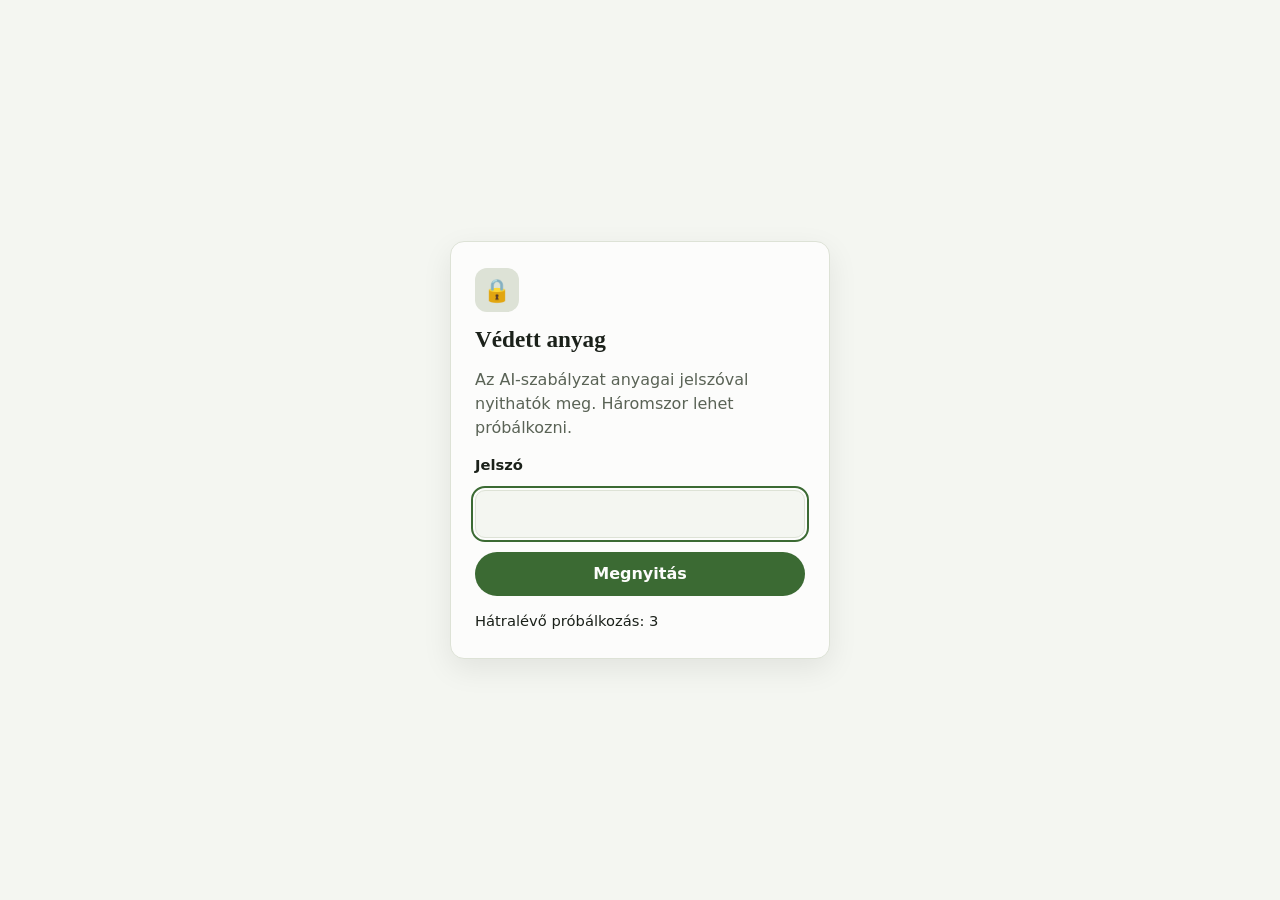
==== index.html @ 1c4feec3 "Jelszavas, titkosított weboldal Co-Authored-By: Claude Opus 5.5 <noreply@anthropic.com>" ====
<!doctype html>
<html lang="hu">
<head>
<meta charset="utf-8">
<meta name="viewport" content="width=device-width, initial-scale=1, viewport-fit=cover">
<title>Védett anyag</title>
<style>
/* Zárkép: középre igazított kártya jelszómezővel; a lap tartalma titkosítva, csak a helyes jelszóval fejthető vissza */
:root { --bg: #f4f6f1; --surface: #fcfcfb; --fg: #1b211a; --muted: #5a6356; --line: #dde2d6; --accent: #3b6a33; --hiba: #b3261e; color-scheme: light; }
@media (prefers-color-scheme: dark) { :root:not([data-theme="light"]) { --bg: #121612; --surface: #1a1f19; --fg: #e8ece4; --muted: #a3ab9d; --line: #2f362d; --accent: #93c283; --hiba: #f2a39d; color-scheme: dark; } }
:root[data-theme="dark"] { --bg: #121612; --surface: #1a1f19; --fg: #e8ece4; --muted: #a3ab9d; --line: #2f362d; --accent: #93c283; --hiba: #f2a39d; color-scheme: dark; }
body { margin: 0; min-height: 100vh; display: grid; place-items: center; background: var(--bg); color: var(--fg); font-family: "Segoe UI", system-ui, sans-serif; font-size: 16px; line-height: 1.5; padding: 16px; box-sizing: border-box; }
.kartya { box-sizing: border-box; width: 100%; max-width: 380px; background: var(--surface); border: 1px solid var(--line); border-radius: 14px; padding: 26px 24px; display: grid; gap: 14px; box-shadow: 0 10px 30px rgba(0,0,0,.08); }
h1 { margin: 0; font-family: Georgia, serif; font-size: 1.45rem; line-height: 1.2; }
p { margin: 0; color: var(--muted); }
label { font-weight: 600; font-size: .92rem; }
input { font: inherit; font-size: 1.05rem; padding: 10px 12px; border-radius: 10px; border: 1px solid var(--line); background: var(--bg); color: var(--fg); width: 100%; box-sizing: border-box; }
input:focus-visible, button:focus-visible { outline: 2px solid var(--accent); outline-offset: 2px; }
button { font: inherit; font-weight: 700; padding: 10px 16px; border-radius: 999px; border: 0; background: var(--accent); color: var(--surface); cursor: pointer; }
button[disabled], input[disabled] { opacity: .55; cursor: not-allowed; }
.uzenet { min-height: 1.4em; font-size: .92rem; }
.uzenet.hiba { color: var(--hiba); font-weight: 600; }
.lakat { width: 44px; height: 44px; border-radius: 12px; display: grid; place-items: center; background: var(--line); font-size: 1.4rem; }
</style>
</head>
<body>
<form class="kartya" id="urlap" autocomplete="off" style="visibility:hidden">
  <div class="lakat" aria-hidden="true">🔒</div>
  <h1>Védett anyag</h1>
  <p>Az AI-szabályzat anyagai jelszóval nyithatók meg. Háromszor lehet próbálkozni.</p>
  <label for="jelszo">Jelszó</label>
  <input id="jelszo" type="password" autocomplete="current-password" required>
  <button id="gomb" type="submit">Megnyitás</button>
  <div class="uzenet" id="uzenet" aria-live="polite"></div>
</form>
<script>
// minden a saját hatókörében, hogy ne ütközzön a visszafejtett lap változóival (document.write ugyanabba az ablakba ír)
(function () {
const ADAT = {"so":"PNfoIwdcYER4MkGqJLSqTw==","korok":250000,"lap":"XoR4B1nz3WgLss66.G4OG2IFXu1qV7h1aXu022t2ZD1qsHt20jEhxYH+DU/fVEIc+Org1jcj+xQ8xvFIvp5u+bYiNvCiDedcikUai/v5Z46WKvlLpwQU6q2t8ZSmhPPO+neRvS+GvHf9fPdmPaQqmQZz57zc2gwMuO81Wi3yvDZu+H2oWfuhcaYAy8Goq9Qikj4tbmZmtF2mqch85oJks00D+pZwJtxNSqmfCtO/feRDbWKIoZmZr6Ie1+glwSx1MYeMiVY6cJdMiDO/SIA9esYL8vz7UE10+mEdG6UlPx2eiQXlaYM2T/tOwtue3mZG/+Adw7C0NvwU2GTXq3uUWh95shlA+jZUFhaXmC/eXCQTFyaa1moDo3Mwf+21PP/v3HAlKDosr1jzWcT+ubUGxoT6LvMtDBLCTW04kvOda+std8HLxEK+lFqlccltX2DJnh3nnllPHLt26EjAXSslZgT43t30MWAztLnLJIlmIyKghbkQY88EBIos0Ke1UXcdqkENXc1LyP2WpApIbBndaD9F6tOTG1UN15qMbalIxZv/bWhSHlrAq3PHCXzL4CCu7zDOXP/QeQBWYN45l5eo/[base64]/GTwphgehfTAqlt2boaf2u81Z/saHoQqgfUsum5Ax45v8esqbjhHEg1oRFw0IGrtn1dlb8cSTMx1ZKPS+o38ubWWouzJU29DTwIDUxvR7a/5wgj5LMfjn+ZwZ5D9Hl9yFnilR8mjNE8SVVjk+zjm6bZB6vdkruTMdrAQmCCEc/9NFhGkgUK71DkLAtfL4NNWeQNNR4MszF0G+Is7Kti7JUxW5bzO/FQbVT8tlHdej8WOQhX91ig2wjhqyRgxDEMgx5t1NZTpWZkVrz+7KaCx4r6ZW4iv0gWnLJOxrM88PwJftxMd0OLsgRwrUkQthDxnEdROn6HyezlUBSqsnCUDR6S+xDLvNWG1mfeepk8xaOdUwbPrYyd4ujz7gvhVbHyxsHlYTj49s35/Y6gvq6u1Ov4blRNloV4eeKT01YsqvyS4tP+9mqX7jOxCUi+LvWHhYflyIVCudei9aV3iGFvxUcUbQ7/p6EC+O9Q7KSa+9f7GU0VUEBdBdmXUzTlavcA4ZuC/hMW8WAacbaNwNX2boOvDx7hYzH9ur0HHxPgI6KZCQwser5NakIFCI9NYXwj5YkB2N7+Bq9gejVb/cozHfFXzcoJiDJpRhxb8a3LbZhYj5XwOoDwdp8OVUxm5LED30M5tvA41i7qEQtR4nD2vK0U5YSRX/oN3KhpQRqBPh7cYjixqOlq3EyBY9Dl92uI362LPAMNx/YC/G+AsciJZA0u7n9SN3cUjl2KUR1HzmHBIHlIwz5cgP6rt4QtoUofttNxIfzYVq2Vdr9qBkFP5wIynTVVHJKlQDuD74VJAOzxfdfTFAoLUdoNH7aOI7Vh+XObxZtrPt6oCSfWS6/Fn2xkLOp/VSrtop7FRScqDkP41na221X2L5syPhpQ8GqaIiCiqV2YaXXYNUsNAPXWZKb1dRlpBJMDSb0DlIvRYEUDWvOS/ydSGudJkHALvXWvgi9v1FdayzEldoKaW0M7KOp0ouaHD+uTB1YsZxwbOqVNHTYVg3V1uqvhvMC0AGwXTBUsUw3s0TMUDoWskrD858qbRtB6mSAymlzv//Qy4EuG/p777c/YyoKFfkFUcE6/HhM1CA11Pe6TTc0pn+QoxW9j/7wDjCotChj9+5alFDUu58oL7eFKszK/7vBYJyH8QWBhRCuFp3ifBaj5TehL7BBz0gvbAaw34qxEIN+ydc7bkkOW9VekyvFlh5bysuXaoGiVY1DmmAF2pfB8qRGIfu5p6FYMigRERIu2dj2ePCTdmecSFxsq5OsP/hZJ47N1WwzqrgqxGCbUNgTrd7KnlM/RWvFEMaYj3RTM1ZBthMa1QGYOV6uU7xYVHKSqWpg9mFbzwB95NKJp52E0Pi0BUGCCq4WeGXolLFlkmsr8kW9geEhSGTq7xO9IBHXiujmlw1aEfbghtr7MNNSz3/[base64]/bJY/0FIOQFRvvNzULIlm4aDf8X8EIeA9grZrixuRKqT4YEa63MZhuKsSm/b+0sRC26ZXlp3x1W0iV5chTOGK8uZX3Wt0I89nnTyUtY8DCicNnJzrnb4CrX0Q2RvT0E2Vz3UA+Bpzbmoevs3YnLucsVui8+YWAX1tp3QS6/IZ2FcZOBn84lTdXUvqmAHqJmQK3Nl2t75PpUlrfJbLqQKhT3DqVET56QIVnBp/6UU6OJFSFU0WkLLWL6DqCMTT4xysDPUBuHxJYKnkqcVTb8qpko+gBblDqnXL+m7Yx56V8irZeJ5diP+WNs22Dy7qwksTgog7yqo48WODJQ0qLjFy0mVI/FKqk2SeZqdetYcKmfnsHd3se3hoevdwYES1cUj/S+FGtbOTp00stW7yCuQ0trWM4MwPthPEXsKxTmmsxbCmZMXvDGuSH6rQPkEphNjOIk323N9ECqTZfQMlv5wtzDWipTYrszarqF4Zg/g0ePjKauOi/W4TNzutWtyi1NXSWWuAoYOQeOMgVgFnACLEVZJOGAJAOKmk11xKDvEP/[base64]/bDeRQdqL2MROQk2erqwi7QFtJBKy9HQtReGQe41Q8iBS3RXgUFYaHa1vs50TsJ6SF9MApJtrBiDSdIVlU+rjlZKC9if782wMaSZ0oHUG0orNtCS1duojmX1avSWZxnrhUUVJe34SqiEljQW1+uULt8mmee42edbdjwbfnJjI2UIFwhbE3/qysmm3K/OkXz5WVLCUlVGRcXOmEx4mvJurLpxsbgL9x2CntRQKGWl6xbmBXTIlzu89sh3JdL+xzhdG8F9tA5w06hLxJRvsMzahxuTAIdB+eSO+nmmoyYKqrUCKGsrrnmDrmlnLLuOTiVSoW2S+qoRNvrJPIEVL7FLeX4FbJSmeCpqS3j/[base64]/[base64]/p5dpwQ69oz/qK+8jAB5E/[base64]/WsUHwD9tM7obBv325ZUJ/opoOgCdP9ZZD0qCfJPEdcXtPCLLbMDR/DdQF8R9gOOUQ7E4rE9hEOBJaulrbfNJuhZ0pnAcGF/jlP6KRx4ry5IJ6mHTM/yT2Lt40puBl6CxfInrTkNhyW2DN2uNSbF5xSbVy1s3Z7mgsg0zzqJrBt5Y4rXOoEbpGzU+/J28mzStNgw/38n/LJ5DojCN4Jd0A1oPw6GcIPHNOST2Kr4xWCdAzBOWZCSapkrdpM5AMHi9OKSzHJFkkhCLmknYDFpw0sGflvlHjaTId3YQzBZfq/CZZdczlOHsSJ3ZSR3p354j7HwpkBU0FYkAYhlvK7TyJt28UNMyY+Z05ldgq6lTlQIPu+VJzQXqPWcTzL9pzQNnAMjOnD80wsvMDRkB0roFLa+vRO70Y8x7Ph/VC7Uw6vaMvOBaGVJGgyb0P9P4b21WCk6WYx3MinjIGKuKOAfqpvRfoCsHo4G1eUFikAiwFP7mzRkVe8YV4oUDPWGmGtCQbwMP8bVd2sdCAkyY6HRzJJuKKUL4y7rul3UHzWzZe1TUvS3WPnTiTYlIuV5ChU5JG3Nj52VX7n6scK/rWqknfQFl9bKhhlWsQWo/PXXUpKK+dNKRAs1Dy4I3bwChylgTuqDe2gOeiZ7lb24Ceof7ZVDt4E6+zD0JLs3IZ7YkejVHtkNZtkRoSh4OIJnJwDVlL83CA3YsGdVNRywFAwQSYakS9unJAklouCLG5u6xWxzWM1rLau4fTJnb/kxq5VLG4rsfjIU6JptAMGQDRj2yuN5ATArI/cj+I1RFzYKtBPwwyGr+HNhTZjt1wQVBddeM8qxhhVX0GCq3vwDiBQ1Q8qSPHhYEbUuhn154UfHyE6a362CZ+7O96xlJuCBCKPnr7hEM2N+VFNnYxXmZ0/9mkeTbT/nBbHfepcyYu9p0cO6aoLyzdGk7sgZfyjSmwoR2PZmQKi+0VD9p10EKraUnrNsUKbkrQWovmZT+G3Y5LvNJ+gkoEKMa7emy268zukX2Uldax/SNKFg1mUmApk0hUMh/6WZflhlq6QvRvyXmTCFJRXxGMVILM9ZC4c70PwiI/IRSL/Sc/rQbr4TRkdF2amVuAvFu8Oy7KjHzaKi0NzY5W9KfK6T1Hqu+N9DGuDY/x8GvDpJ6Xr05o7DpBSjcQHjWoIcIvFNv2EviGh4yn07/IhQVFA/k303TDHDpHm2Twa6MOycM+WJWmiFP8QtWxRikTv+4tNbvaOv90ntLOn8jsjhUxXvhj4+/QvsSbFT3DKs+ZSEOnKSD8H8uukRkVtUQ9P262Nq3lJoR/gEFNORIvJ5BR2A6i2GSB7+xAyTd65wlVIrX0Nml5FSn619d2S2mCfVOxro80K5lj3ip/gH2y0SHWGRLBM5NhO/f1GiKTGA/yZobcyqu555I9HWakCwmtGqiejQVKnUtc4UhbSUNSHu6+FYyprMn5xnNR6r9JZkn4rF5BxNOkBpH+OBNiMkKWYDljCRZC1Fb8Bn93uEg65t6g7HEU3phI+o9OLZctLjHfdRKSY8LjMStV9+HKuOlvwbzPYRVVvTrclZatZQTtC8eItHo+H1BfT/[base64]/uv5YsciQqC2+C/pq+d75t+Y9xyztS1srfzTGnnj8sb077uY/jKyRtSUUeO4pwrSvNr64S3Wrpna5xXBWqSjLS8hMBiSYJF1qRJA0j0aXHy+UpsM4UIGzoHB3Zxu3vCCj+rz1sU2QA1TmX1MEMnpcJlAmTbTxIhotFG/cJloYw34/AeyLSkhfK4M+hSGtYlMr8ufgOcS98aBZSrnv7KLwY/iVBmW0POYF2PenKjNimJ2KzJULdhIimA9Gy/uMtZQxWNuXP2DiWFQtZkIv1JNAAqNxn0m2eZnsw6S87CMCfDlgCoh4jL79Xv0W3HB7QBxZqD2HotzVLITDDHk21eoohDyHdytrIBargB0Kdzb2+Oh51AJaXYPNs8c/[base64]/K7WgBNovHA6Vy6zaHa8o/hkxx6I7egBrigzQJ0up/MkQ9mXS/nGXKeyQRH00lLASQ0xFMfEeqiqky4cstkK9we+4pGbXi2sWzfG6kKk+dF3SOzpapnbDdNwe5qs91N6u4pB00hG3HFHO3BmnkZ/cE87L54qJYaZpS5jhzi5Ujw3nOmLXVZoC+0PTx4ou0rllLbGmawN2hzUoI7se7GgI7Ua2wKt9VR9JyQjdX7SH/MyNT8M69/+qWPcRyQYmtLgmZvSxGFv1hN58DdHQUejVO5NgzfDw6/5NqZVX7TqyH5jj8UiAIR1Dr9LGbiF23Gmf94szqlRl4t9C4S+vLZBMKooG+EFhekFuJ9K8B3JI78+BlPasABFZYDljbZL7FMYtUrQK+qtztR5UKC7MPylWw6biEYqURTTPgv/pZQSLHG0ViOOH4vyODIVV27vN8lYbVJQBGO3Ba3Q18br9Oxv8Z21tEmQQyQ9m3SJMccFyx9tAWKxT/QY1vQxMiT5ufB2ChDS/yf9wBhUFUXiEHH7aoNW+849EUXRFa+9Eo9fCSuIkwQLnOzsNpTu22yUXJxe5bhhANl4RdzNvVyW8XRgY/hLWLRHB7wUj8KrEYiK6RNBXTQGfhlrK77ZI7ragM5535dMFxCsACvjSfS4euHYkY+Y0tHBsULMqUJ1uJ7xRgtPRC6OJevPP7Lo2ZiJFWibpUrzKB47+ThZr82O9QBzHbl8JutJJ1kc4OH9sWuK0CEVXhsnHjhmwVNM0DAI8p76zCZrrJffHigNSXS/UCn/vf4HDBFa4Jt0wB6j2TQ1y9hFfe7KNw985GSnfeo2wyvqE+F6tnl/Ebi8riaNAUjuYXdYlGnW1VxkfHLCfPZWGzyja7xyp1rIEYK7hGG5BFnYvv1rLEKCnmP84nsIRBAeWsLpU5dOKwe7n4fjNplFfQav8CnvWgkrqI0f1N6smQMWbKyfDmvRqGijO1cHJixcXFHmsi0X4I1L9IuSUJQJedsjEI1TWc7MnL9dghoweLa/L4SxYZzji1HD5JPMYCs3SdFq7MkCQ+yR69Ueia8VVex+XRh+l4nlknq69+nfXn0Oj7XuWDm7nc33b0HMf19ysdOBsH1zPswLnMZggc4sRBUn4pHpeY6s1+7B4D0UFJAlZ+3Mg7IYmWYseI2jfodN3R6eGFN/aMoPAwglXAnLZfUj3dMVxCCyc/c+QiH1g/9r0C1iuCCQYogoW4DRUXjOVIS9ccUpYuRaMt3t7/UgGNrMxbjKuk8dHJoKOKq+yCKoUyLvztHvwyfHqxMbmQ4GDUNhyDh7PXJCUut3xPSazzYXmo96P+Df0kRwWJpPY8NG40cXpHgnObMxOQ35plpmKTEMH6PX6xsf/somYiUwSnhs8qT8oIetU+JsusD+/6aV2PLmmrXicx15cVRw/OWowYUXemIwd5ER8zE8gnj1eEyK/8RWoqGc3mP43vVegI8xKFfIegWav867QP4oYzDO4nW304T88NZqO60gUIRM8IHIyEesiNVUQDWOy+ASnjykM82n8Ibj2O8y9xVIrAJo1LPU+Dqub45LUPE/nigqYs3KbeAUAyq4w8qOExH0FKRjsNCSX71tIbnwtdyeeWiV2/RVB5VINoBbki5VqMdw5jSSHWzY7UL2DaXzRGauHABdp0ZSrrft076NdBvmZFaXNXRGSAsGIqHKoFIceLqys3+KVoegVoiL/QD+2GDBe5ooTL4iSkbBZ8wm96VRyvJ9x5oVsQZEJ8JL8oVM4kM3bPQOAgUEyEYNn4JFR77/f2Dfx4eSiOx9l/dULtEpeFQOxQGWtoGbNG2EAuDajFUZgoGp50zCCSvaVOsAqxohpiYaQ/aiaiobTyycRLGdGaczyfUZlWhTJEHGGTEkUeajkSqkdpfIcKK2Dq5gBkJUxjdq8A23d2cJiQ0GnlG2Bm3u643Tm7A4mz5Gy6l4AsjzF+fYfwglECd4930dr8V23hh1pSihkdhz0W0/Dd5uFQni/wVZlJx6IrMsSia8J7IUQc0RtBB/pP80KhaS88gSk/u+Oy+XhMtKKgvffLnq0riZ3iVWon9up1KYdKAze0a1ju0fagRO8aYuKC6iZqJwZnRLeOqtnurAZC08LhxUeOanolf9B4IEj9qr79OUUrh7a0MzQippzLkDeyo/j2eR48bdv4heeAdR5eyOBIua9gJdj3JKBN1gCBM9MRPsPRZfKorGpyXbZ3+Zw4T6wIVnCwtODGOPI52i0z1BK7nruw0Qe8e1p9ube2foAkQuQO95/Nnd3M5OER4wq0AWFtq2T8rAEoceXSpFh4YP1vlpNroWhJrR0m/zQga9k+aZH8I55mXMmaQImFO6wk0vBMlHZ5hbvLESZdmGKhBrBjT/aEmYUdChEM+XBHNwiYSNQXVOSvxaa8QFXdf+0grOQqbrUQyxRe9C+4tw6Z2nvgOnptNudkaFnpDtL2Vgz9YWGRoERhaqcZZ4lcNmuNDyVujJUY726k4QpDwdxf7h8O5F7Kdiod4QML081sXTdxnlfj2xPfqP5Eut+weqh05oCsgYv0mvWNQ8R/1bbD97G/sJSv8djvFttGfsChiMnZvSKSm3KIetb6zVXFaeRpP2N9GC5lwlGhBeJJKYw/9YHL9RhmKfa2ZwWUjEusLjs6v/wrLpE2HZTyhtImcnU6pirz/Ocn4+NVgf/ny6vFIPF7pe4X9492t22i99lDC3lzH+qZ5jCVFR0zI1x2R2Qcdrf+1spRt56/CFvZZ8/PQJsrsAQQkjcsBff3ZiA5uq/gI4APj3xrvb7r+94Y+qTnXWGoWvEqWyBYGfQEEvURtERbGQzybNHU2mfz7tXQXTKtwiWzynULB+/JR0z9k6TNe2e6qmJCdk0tiZjzbrsHjUIcoYmHN/Aj92I5nglcXadwVbidZ0OY2f3JnhV4XNt9XTEligKwRVUMCOrYari/XzCUOem0KVpKY7P2gR7xyipGx7gjyA7BLkRUurfdL72qMoow/b9QjuqdPwUDzmsV9AIWNIwmusrOja1nZ6C/ymMSkY1iQJwEvAVqEo4lZ8vhoM1ekSfZVq3HQS9+d8CKW3oaW29tF/062RyfHPcelXXfyUmACCi2ozBgD3B+B0YyiL6KR9HPt4gwN+NjqQxAYCK2Du4saH4p6dqOHDWLiWR8tn4ihIKNL928IIePzvTrS/ECIO4WRulw4py9f0FluqkhlODLiXTaoHo5heudp4V4e75MFd2ueVRRh7hOwFsqgmyv3cLWF2eOamCj8Peq1uwNp9+fp0J07yMPGhsLx2N5BjgQxNo7JVGj25tZ7frlYL7uB/tvt9pZYSzm3+w8LVLo/Fkaa2Qh9O7X4RRvxP3n5r0BpDO8aChPIR0kgix7GOBNPLfx38+xN81O08nCE+ULm/L2XnqB5rlFoR2Tuzaxfnd7xKpOFn2Vu27cbdVng7Kg7p082KU7J4oDj5sMw9OzcJFiBMPG1mQcKWG1GB9HKgBLU4gCf7cgUF9vW1bHks3rQSjUWWv+MwxuCOrhXcqr5M/Aghn4GBW1smYxu+pnHb/YsIwDKTgaeHMO19nxunTBTEcbLFT6HDq15z4fm4WWQlQPonbS/I4C6pvqSggplAWk226sVF6oDxLvpzIMRVc8ukNK24Zw568bRcLv9NKmzSyJcnw67MxvwkdOCdIUrPxTlmkaJlHH+tVhIUf9ggWoyAl+vw9hv/HqXpSZlaGC4sGNrJs/SkPnNMnpctreT4yIxJ0hFFwON84XnsZWG74QKsW7tkE7OWbOv8NP368GcwoVp6HIT/LT46XJMoVbHNg5JwLmMYgd/0SF3b2iw9CdhHOriJsZPt89k/[base64]/2sEPwJ4Ep0/KKoPHWVpdNNwKxHBHngpGOW9jY+bSWkHdKccZrk0xU+nl7Xpp3tna0F5ue3u5IoJPUvNYAK9tksXgK6n/UTgGoRaNxgxbFpnefHGJnPRSAUpFJLLVQi/ODeBq7rsJVoa2SSuGCuhhLU7Rck7rM6nE/EgIMx8tC9NPcGWLuJZWFRCnOQeFuDcN/iiJa7xNdqwvyF9zeTc+1hyypRDjZNaxKCI/T3Ec5R/vc8RjoNUPNQR14U5yFWpUM3qrQRl9M/ZQGSzIae5LF/aG0FzfKuCsE9pn1srEKyjAZct4jwXOvacX2j3i3iD7Q2In8BPIrcz21R16tfO04ty8GJ+1HlU45m2cI9Rin8UNxL8qJFC0yjMDo0isJlJEr4B/nsQuicCr56WLuvJxj3PbUXPYKfGnQn25nm58eMl3NoZ2FRiqXb22JHh+HHkDDX/mi+DabY+hfpJrKr1cYilK1Jl1sO7mOfsnMucgSJLkbKbFFqx+9aheQEhgpTq7x5KPXope6kU+bWlcWHsqAz23Tx3KTsShQxgq/VHxnDJNaagvqzxkT6/wjSvIjFtz33FTtWY/juWISJ6zoKwdur1+84RTF06V/3X/[base64]/vLxZUS0iSwWWSQDMnpNAey5U7iKLJJTFxfu042KcA1+4VVvI+0jf3RrKDmzA7cVNm9EZUIOYu4QIct9WAHpzWKPVDXxWEtN73ubY53oJ2FKXDdSqsX3LYsE+M7Nji/wH8BotbrbPj5uqvkBbXJOXORA/qT3SLQ2dvb644wlB7Stk2wQVU4jWWJ2NYtHKwH65LQOiBkORDgWhIz0qg+2yzCFuDlHXczJIZKMSnxjg9n5vh0qvSgYGEtKjoezSWYqG3pXvg63an3Zk/P0hzvbaaV8x6+maQWWFyB/dslQgvSBvYEENfnj3AiSSNA+RfC5bC4ITChaaAOlFqHezdVEdPUcm83adjk4RLNN5JMoh2JwDRbjmUxo5pc4RAmU1nGGRFqHfd8IyyCx8xaB5OmeD62oGZ5IHRvzr6FWXkJcWzLEZAXpN9SQA345PDUm+gG+kG5Y8H6vBvvjxXU/Z4ql0hRo6VNQp+b3T/vl1HRVVlIsDgOsYM42kk7U2RDDHjKuZonMqk14xZbUi7qsBquFOfZv4tWi8qC2ErLIZgOmuvcQ1zGp4NTC+fw4qmoTApfTBqdNgyvyDvtVAZWwCupEqa3mG1r8G0XxH8OvvhuyZMNLqlHbM93YfHJJvbLZr7yLY5gg+z2eSerAq/+NnBHKVDjdFKQILwsz9piEU9qDsQ0awN7vUukvvhWo5uaDAIlTEikeGU84/ntDnwWEnF1sCAKUCXthdsQ813EaJbAPTGQR7wk2maC6kABEGwMagwgUUIoDt/9OrTrLjwBNTvHoQlXpKN4zKVj0/LWZqqu9pPQTjfgIlqIZ+EIuUDpBFs5xunMwAjLiF93CBWPMi3WnRBozwqOoSErunYQz2/v4EA5/QUictiEIzC7cOqV8hAE1n+CLPFXUy43QjX5UnS75sJkrx66+GnoYBMqC6irhG+S4IXGSq3D6t8DL8ByFTaYInLSd2U8W9QmxY1VD22Bbsu12VhpuMe57VFIsnk/OG07RJFwb7oUVuNroBK54zhTTa3exCz3Kct2gDZAKQZyLhdkqJvrd/HVIZ7dlbwtIREszwjPfcG7Y3YQZXtvhaC7OeZxrXoPCY4Z0S6lzRU7RRpwjDn2dovUccAd46Rh5dqVjaZR6AdRMGjV0yBl0CEAIyLbp8eOmvcfHqi1IvPCMhN/zm8tdyqLhhww3DbV4AVO7Sb2zPWK1XLT7LT855QVOs40O8S1R0UBkGp+9MWTYmSN5hoq/gtdKoKI9wW7pvwR6IWCJYes6GzcBPFBpN1O4M0TU9d/496YS/Ow27+XUrw8YrNfV26mZImyT2VsYJzMHrypBYmiH4Whraysi1MY3TgLTKpGhUu3WFBpW1YXAwDqQOeAvQS6TPwsyqQdye2a4ltfL+w+NcHU2KCosbAf+VZQ3Md4OQ1wy332xX28OIoRSolk+HYZkbfdWBd+/tOs3lQFJRNiNuM4+IYCWd4Vi8zDBHbnMz599UqghujdfDYmgkc4/U4bIVsSZhVjmBnBTUlzf9M+KETw7CgJuyTlZVzpLtAI0eqUEELcwI0U3MpkC03hM7SLNAvXm+ebpRtI9NZHhOTaMkvZUOXMRGQ92FJwlg0ZjxJstgmCM6Qe931NK+5s1GN15Dpu/R1VT+7ordHce+pMwvrjq+6u5po+0KxZ0c4Gd0AH0sF5HdceyFXhbZ4auWB64RU4hdgx8YsZwfvnTShISIrGEKrToc2Wx59kpSSSSCDNyiDy8wVah3zIWn2SUtX1wVRgbE8SyEbMts0wgffJuXM1Kk+xJt7LJuD1cV+DvgzSHLxEOb4LBQVNvIv30Uy5f/ZBxDwpJRUuSsU5adyKDSXo6npOyNjmDZ54XLntFtiuzC88rfRrI9KxqsJi9vnfiwRF/UD3FxV5p2xj3PVFSv+c/YkP+vEUKPaoQy+t2lRjL4MMR/fXiQrZLQyFgJXS4znvYYXGXPyoc5Mqdabi+SLA6kgVRH+yM2Eb4MRH+rg4OA9Q4WGEOarr+CI7CpHzQDbkAmdG/Al9kFG7Qv5ZhF7Zg77GX2goJ6EG+O71toJaIVFe7MnNRP9MxgUeJRR/IkFP5xNGhfoWHGBaKqZJno0McEKOyy64SmgV5ux470hakPGyOhEnqyaNCVITazVuklABz7mKcosk4thuXnzhAEIuUKPXBG/DYejVnkBcdfnusu3BTHRGEPOB6djyAsA++WaxPGvRyZ79x0f8oxe4Jh8gly7E/Qb2/X4DawhqtKu9qDYAq2P5Mi98ReuU/PS6elhNQ4y5rqDOefwJ5nFkaqOXXStj1B5Os0uUagSZPHVvyFemCO0NdlRGDkCtWQRcIOKnOurlesAewgCIHUfnMGmmg62YjPA5iILmZ2XoE57aXTpHiLrUZsC5KaFk0gZi2QLo4IvLiT2vwayOD3AxqNnosCEF+7TeCk6GJWHF1FJu/h/JWjHJFxJyxuQhAWGrqgqP8eupZsWE0v1BpatNa7lQhrfeP8jcwywXHx+b1qWyG5neeQXxEbMuVmnL93T+KJRZAzvDmUnowSJSCggIigl4il8XDsTE48z31gDE4oMraCRZnfZzspai5VF4NwxvWmdK2+fdy4qp9iJlmeLVrvfnfVk8wlKkJZvK/ODulnxuFyqr2QlATRCwWVdU1PZ7OMnN3t78jdrARHXXJ5jWIMIxb5B2CKFui5pBHYZs/fBv02qc3WZt3FE2V4mepEjlCoR89SFZEIlWz+h7q7PFOYvTBioowUH6OqunsI/9Ek3CiUvsPSIEpQvgA0ERey+8bTY6bFm1slxeXq0D7KpNXpcEs8D/b2deexleAgCQ+fldZx3YOifaFshiowHB2laudcYPJk4UhKIrY1q1KBl0SzWeEEbAZjZlcktgxmEeL5+3Gfv2HkCuaXdnp9KuKEKh83okRKPuo+/p8VrQ90aEwRNKWcgl5xZaWGMNvkqPl5gVfMAKbET45o4iCoiCZC/XW9WFqMPi0WtYzrNe1nN+O9okbz2g17NRKXOz2l7LTMQ+uJKkrGlNn/tiJqMBXvb6LaJPtXKDQTKiZdzXs7PmdclrcUewb0oU49YIUvvT+YjFMKlic3AXNXZm8bXSrKIgbjGKDZqRjqX8FznQvsOdrP9yHIc54fDHOWtv1FH6u10EeUBVCS87y8LFfsJ/Ek5DVeysugC27cBNJQyOkXnmzB4pVm7zwUPV5/bgzCWPkLKN11/IOI0GUXel1fsU6aboxoe/hsjdiMljQgIr0v42raF35yWmmVyb/gzr+Us+7g6Vnn9mEdEI3jW8LCTu4mArVeV6sFuSbuwKD/VV2qmsFXDmI5Awd3gLfFFN1UczeV70YHzbqb/fhtgcK8fgXOPRWk/pXTrVExxw5Uej7i75HDHm9LZ1VQ+TQW5+SCf57FZmPF3ZtIIdL5BU87yvRIiN8HQFnDv2QpU20aRylU4rpUGFxV/logRRVAh7TmTpkzxZb5BuBWAN40jbPBCVao6NquwdfKY+CjvwDhRRV49S6v/eZLk4O2VNuAYBA+F5um0s0LZz6TmWLWSdAfkQHZVMJKOpPq9qfRQSZ0hfj9c7DJyexZPdKn/izysyJ0zNvzTI5X3CZoaRpW0hQC6a9VcggXzGsr4qdLEEDaLMk4fQ1+Y00aZwDN/OgIJp3blsuJ1qoPGMTphwDO6xoswFD7HQHpENTGw8+EosQl/FXpaQHPqEBDWq5TKhgno1eyPk4B+i49FaiJgm5FojrZIslJxrM7btErMZiD4EMXk5/MgYaKPz5fPfFKeySp5WozYYxNByKz1cyugitOka+UPVvjQbcbBVLx4GaoRgBLGVesLaUXtWLsOlAu46tZQcQ5NKeqqaZzG+GbAqCi3J1olsOKlF+VROa7SRD8gUA/1JVGoZhkP54GE2CypjOaI/uVryDHJGBV9dP+XfqqSks6DqtKEQIw60LmA0AM7ig55hY7EugiRJsW8G+4Y0zZb4KWnJ5kCx8IYQ6TMIXsV3AXmWgBdy4vYRGNlkESJX19ijYY8ops+gfUj8VxSrSwFo6FEa8LhxSJPiaIv/fqWuHqlEW5m5fxtvUE7sTM5bCYZ5rguYKUvekGEoQGVRDurExde2eiQilQL969YhkfHTfneDPJBlDAFKjU3gdMra5mRZJpcjaVBRkZ5Qv6FyUJSUc6sHdM4LZNkMqqzPFofAQW8F0pFNmy6nT4FWW5GOajb5ppa+1dr5h2F1urtGylDR1NdKjl+SI8DqyGbkr/VG8k2W1Jwb046l8r5Kou2YAmo6ucLyh9Tn8z7bQ4MVP2tzbN1NviZGgPeN21lk4nNANGvdMaoBNlVQHi1kEgNVM7eFSNWqD7QvjN0ttiEft8N2LY/Cp3pzJjGABGJztg7A19q1gz2WeRqjA1xMu4vq6109VtGNNdIaNEs9Jv0HQNRRT9bCb5lLmX7hiPV/oGpqrsZcFJPXgLlXQ3KEpWZk+FVEMFvJ4naU5t3mGqtBwvS+IYMVymfZzNEGJlWpZCEXsrP4gGjT7dueWReXS3llFIGd5L2kMM3FG94nlrqQ8FlAc8ES2FTqbHeV7Fgy1CFMmvOgmKMswSA1fBH0njl86XpUmha4WsfZ3W6hi2jJ3oyHlDKPvbYdQwK9/xyUg+yxHD5D3OGMGzPkmJDtmeFBX5sctBmpGlXXox2hpX/OFH5QnGSwKalRAyHHTMDYA5AFbSTBhmWBx64Ajtoy1qq7YuBxgPEnFMmiCRUtH/DtB5KWIRHBbvX0PP3Ne/yBJ2YPwYpXYv2NTtLK3Vv8nQZ7XXF1vlb95DtVU3rp/SXY7w+mTpEBVEDJFHaUA2mQV88F7LNl/aysdxu9uGAOPyL/YRg/Ielt2QUcZUZD2V+rEuQ4g7Wr7sUsf17fl9eOVh2lL69mePlD/VknsBRK/otpEJJTvNaR//7/pSyqt5+PivBqgztrZSiT9N0R6HVAvENS5BDqfEaq0GvKRBuZbCNE59pDFpjiUeEh6l1aX7MJmIaXrbrux8k8KP9ReVS+B9K1+R3cEHzF/DJ7DBipyH8gtm4xsUnTRNaCmTcG8jiB/EArTokS7tWfThAYz6ZIVMBn3rSx2PkpHzcE1tRV6wALhMwgAfJ/O6IrhPMk+ekixhpqMiGgxn6NKnqz2qgN7/INLWzX9p1eo2GTlAOf8kdYm2EXiQ4hAn0ZhB7escin+JNMyrFYql1C8i/Zxd4udiku4uOF/cBPU9XXqZWYsAA+2hEBq+tXcLyc8LbDj9ihnK4q34LB1svO7hV4OvhMDsA+JR3jPgrKiNSd4IMO2X/+xj5OBFcMCW8hpeTIKKZgPkIhVqmqqL6AEoTP49KxQt7pfXQNzma9I8E5+b9GbhhgJID/9Ln0e6j5RTqKeUgFkmroJ+fycStrGDaRxmlS78nDeK04TkD+ISYdmoP5FaXAyU2gPymPlcR5q/21zJpkCFiwdHuV2LF6uR+W+2t9zTTJuih+HBE43DPvWCOXO23gdC2HE8ZYuttluYSK5aE2dEr9m5VS2qCvXj9iql5w+G1sEy8j1Zu/xAJlkIKneXswLvFCjsZAw+Y7jwk7VBCqD+wMEYxodQuLunygBSEupHsBEDfYEfeqq41gkHDdIE/aEqajGFuioxCJsfA+9rGMD+QHLA5rM/kDzrxruvClwPtj6yKrjKReK0gPcfbPW0qU56U3+e/vJXy3dBxV5DBSiycQ8O1I/KFrUgta5SnZMJx07Rp+TFsR2Np49SQptDoElADKZL73UgI9eMVRzYQaCWJj397GUm6cGineJIkXtgOHTMc9Zj3rNJy/UVyownoC11b1WFpuA1dLI3yRu2iHsaEBqZIxkBiqThb3sTdZ7dOgcaE4sNXZrV5D2U4KlGIzk1NNyhhMERvi5Vlu11TaF6LFkcIygt2tDAxmD6kXBgvOoGnAVC7GoYHWymtQoN56kU0Rao+Al8oOgD5LfKVl742wp/[base64]/UTOK2g1sO0ZzJe08kbvr8JHH9FwvElfy1j9/bilgVZMCxdbLMDonYmoCTXmIdwI65DkOPnvfHNg5RIPuuqw2nxzQfZJMT36KK1hkmMaJFN7Tj6YkiOrcMukGe86Q45PqsroR2kikRAKwbmjEos/oY7SfmdpEC73Xl30VqyD96aQsQiCwVtMrC11+9PUa7/8TqTqqAIttIjYpLZN6OKv/qLzKNhzFDOeQ/ez4ue7ZFuukm9rxT/00ff5os8HuMGbS9wmCDvDmUbkMpJDyxYeOYGzSoe5zPvJpNROFt84bPTP4+9+/T8ST7JyHUkoJ1HP1HAQOvMCKH/a6V+1UNvY3dP6rfYQ3UK0hhnMPOiQLu4xc/M5drTJG7CafCvPBKAA5NCEl2pORE0CLqg1O5aKO6JxFZBJUDcTQtCr7rYIxNdZ+NAcoe5M4zT2uuUdt4+u6+AHWqY/iyb6Uad/5lX3+xgDb+/6EHH4NuQ11hd4I3sizCqE9v0dxMXwKNZZlmmJ1pAiQMEAOBtvCTkw091gAU0jzrw+2i4y3BbTnsxL/sUepjPzjvV3NqrJ0tlq9pmP/OVS1NAxuchylYZ419C2kxcXmCKQ0rjbxnE1qNCq+zWCch2mt1MYVvKZoodftA09yfsF0yuKAgy5sOw18OI8Ruhy8cBYfnpPRqi1/DhqShUmgS3SWkoY7NqXTen1cgc7jksupyY6guiFOA7+FisT0MUrnTawfVO1e/ouEFCJ6D/+/SrKewvVxoMjS/WePxHXJ4A6eRdMY6T5XV2iG/RsXItDW1NSbDa7t1RDC26p8xrRhgKJnngln4kbR1gI4JCnR+e6Hnuc7Uux+HZax4Tbq+byyDBuRxdBW/QtpWhZ+GonTHTd7x5Lp/CLuCfOnQfWizDBk8TDd+ICAcmvXXCFq+HqiorgO5mmVDhguRQvNsofPBTXtZaRqLNp/wqsJ+RhX2QofHe40KmJ7UTqBrzUcW5qJ77zR4FYjBYOSXncj88MUSrthH2jFeOVbKbk7QJjiUU9c+B3/CHSQYyEwPdBGCDaXJf8u9pKGZX9mywdi8you/SDmRi07ZbDMlt9jaG/Cuh39IXpD+Q8zu5PiZsg37gGlUwtSk1YcVqQ9vst6U+wMJGEL9hACA/wU9aoyePMiYKeOMXFvyjGRg41cuaBYCiZM18UbTdt66hmz0t1ZOzG5UhvppRtuXXjSC3fDK1QQVWGAz01O5mtEmWCUSrO6rB6/zgOvRamP/[base64]/vNIoHCaBwLztQ4mUMkpw6UFiJdPPgCh79vReKC0XBIL3JZUd76IvNSNtvlM6QApApEyqTZ3vJ6XcL1ig4KTvxLr0ZqqbqAg2L+q+6tX0CwuHY4nundYUoXISaqLdXgMw8C9ZNd311O46umooRp4JTr3hxMXJJ5uaws59fD/wEDykjIcURt24OPhPNPrUrljZVmCh5DAW1EweLH9CqxbDLB+wji3SfkBD86+0sqGa9htUbPdmesbb5Fu+Drie1IkIaY4cFywLFFGbBaRoEVso6xio1I8W2cs+0eDpAjT9kbdeMtjqNE7gidWrIDsREliioYNVgDVo1G8yrdtMvgkyjbcXvW/qTuwtYX4MkPnW2ZvH385GETyaBfk/qW/72J4yROca9Qjv+hmDsLIITL6ub2CkkwIV4Z+dGPy3ZCxeLd1qMhKfCzxB+7OEPE49ZgB3FlU4gNq7XLmZoAuzmNPEVZ75ilozhtbpL8fBVfGsvo6JhLSu8eRiNgut45JWYGFST/08O9iSn0BuX9zoXdxIl9ZhpE6oA4Noa9IeEyrGuMULMS7Kh4Houf2mZ2eABwSt3NwCRhIG8yuHw6XoA5OHsvc81YW6QOY0b/WY+Z9MxL3TLKLiukiBbqOSXVWz4QiBJcM2biLyQHcP2/1CPwVoQ1HdtVABURhBf7+b7EHp3oWfEeOt84RjDJ3zBzs3pEgbW2p558nGsCHFxR/vLzlGof5i+bwGdQz04t+cG3+skr+ec7B+FSmgO/7VedTejqhjHb/MsVYYN7NAKRLIssv9c9+uiflIIfkFd7ykZURL6zldqFmx9XG1L7Fv5Uf1KaigH+No1vWorlkqcfnTYd3kFCW7sUtZ1MhrlGA92ueYYn7c5H/ZFzOI1ylN+BEXk1Xe/rHkWXQHdwf+H88MepF+EAcyQDAqe1KV/S+pRi740QQsSn3thZgrjf42y8TgvTbJx56alcJ/XO8gdk3AQtQ4FiOchcAbJbemuAWhSq0RZtBpREzlrF7X28/[base64]/cGcw1La/b5Mug0WlcWoLMJbXPgPM3EwVJctogNlXjMf89a422YtsgIt3JPbgcszSBZweMwot+ymsfU9QqawKkigNKAe3OP39gjDc8ZkFp99LY2hxRC9UlAobZKdts4iCyzr4xWNorZZcDYm+KgyPnGCKul9nb4Hrb7zEoCa4E6h68P4EvfFlLfU2LrJumtkAWZV0rexd/e92X1rjuycEB1Lu508sW5U000jDHL2SJdjkliqK/snt45pM55n/T5F2vSeE3uYnbUAh9nSgg7+B+VKdDWuDd7N0lB0uZ6qx6OtJjs0MDgO+JvDyD1mC4fMcKBZ+YvaPb9toJQ5g/MiLD6jVh8/[base64]/QXVTE3ZlNXzeygjuI1O54zLVGUvWATW9WjAu02UP/M/XnkebB7p3qja0C5vzPfSkPtGC2tzPrHWl6CIs3GOZV004k4VlG/7Wd3lzRIjPQKdfIVRMC4TaOG4K6wcr99kzWQdK9vDDw+9M/jsX8QPiSLZku+qfoPb/jstwOGjsrWaCl8h7BpbfeoIF7AoGw/7UYeYaoQP3C9LQyGvOq+lrDQEngEH3YLs4Xk5QsfSjTwvvZY63+zDR8s0ybYlEYlOhonYfubYYbySWy/bhYH2S+9T+TQ+MI2qtN3kRfj+QUsj3WpTxlUxI/8LY1ip9wRkBMU2OjsaBKKNbg4j9XCZ5WlXTSlblpG7SKP4455wum17zGXU29d/k4OCmmGqWv8yN4orR43SOJs5GbZAaSpkXwzj0zPRJiPa8aApTwC1gd+D1C8ViEK0NgmbaTd4BKBJl+D1Skd26GtmOpKE4Qc0ebunBOAtN1Fi0eFlQkmyFtQLkxjCzqRs9oZX1yjmPh4r/[base64]/[base64]/UXqL+RG9bqgQ3o9SFk5wbNHlEOwnyNJ3XSrZrsp+vEEe4NRnGgy9NWSU/J1JHF0lssJbZao6DrGyM+4U23WOf0Ka114dF3AmCAPB8NZHxzhbW2nE6kQqe0oLFAsYwCSrVbcBYBEYQJnyghtGTfXWPRmpNDfoxWsFTxMpqZohRLgwvh1NLUHR0TqmwgD0sn7uNT/[base64]/j2xsOt9r2tGnBklQYd1hU/2Gij8b2ZVtEAu9u2LuMoiUBDlBi93fV0k2AqxFAcSj8nLo5jXU1mNP5SfS6O83rXvB4hGzLIjio2diRRXBHWGM7PkkxKVRUjHQje966v6wx83lttjT/LhkP8fC3KBM7Py6FpJKnRAvu9iNMGw+sJK04dRcfc5FBAO/sLQzzO/iA7SsT/ZFw3vvGR9ag+3flwymqgVuG4A/Iz2DlGfx2s8bNCv/C8zQ/9bnONqWydDGyaFbGvKkeonK3t5w/BCuctnEGwaNhtRNGq5S9OgG1uH5Xus9o4H2y+ObaTZGVyXIzSUhuTVH+kjOG0qgeBbjY9AKcbDhqBlMve41jPaLSpDqPcWDiJzBbljhR2RC3NzqwSd50zHVUTgTYyFdI+2+iZSH4UqKRAwf56BJfQ4+HIWzeHlcAF0XB2qBdezBRzf9ktb1CkiR/T52fuyS4UoyHze6jPM+1U2k52F8EMLXLbw2J/fRlo9iNH3bQo2trjgFDhbDM/KCcNQ6j/dQlmuR3m4UC2tpEZckUF/o5FXnEDX65DXitWx2+aiErUJ7mtVU62bI65rue2IKhZ0nGk3IEodqfSk3I8xZf2BSBjyhiiY7VoNTjddUOgZPR4uKF3GtOG3mkhI41auFXARhxAcRhusNh12UY8WNHkGMLX4p1j/OCO8pliCVD5gv3KZIPXAVnOC5UhRFv5fMHPAz9ZPwjcfhIo6SmK7nvXAzZdR9QDETQa5K9ntmAoRxYixYEqDWHKMSp1q5A5Hzd21jiTtWrRpEnVfmeoBSAsmZiAVqiRU8EGgjyrv2vx11Yw8ntY5f7BMJgd2L/DG5b+iJWMktMsPXiUs8qKunqJTXh1PI7RxYI+Bd6RdVUACGl8Pcf01FvUTaPhFbuKTDH6IpJAy3kv+IZ/gQp+wkDxeF6us9UKbbxxhs45g5EO+bO8zY6oeqZrm9H3nVbxc1CAK0MsmvDz4AHkuAqZaJTarV1pg7P8wqMG/QuW0s4T3G64Xvqkc6O3PslAKMCD4WU1UXc4o1U6fS46/cXGBLYjxu/++zgCLD6I+zoHIDcLOpUmb4eRrbpSAS5hks6S9tNostlFi0ewdORsmC1HgFMgwK+HOA1iPe/30xZS4idsi/xS+kVL58VQQWcTvjpylN+64gAKffN005GooiOv3UtkqUuBl5rhtbCHhJBGweCirNI5BaQ1uIlh/joi1EDhM41gk29ofHW2JV3ulM27WAj6v2mXtirPuaB7mb9ZEOqjMX/xbtivENd4K94dKRIdiJ3H20OxqUbZ4OWTCdNusbOefZrETu48D4mRXX23tECpwh0fIBmWjnqnDISY+xtX/SITbPR9W84eTPgzA8Ll8ago3KLllxDm4NZy/1r1JWZ7lcaMoBGdfMW+s2TXwuT7AnnWf3gs41bTXq4ZFeyzqzc2DONRdUNlthWHkD3UxoYx92R7nKoU+8qwvJyocVeHkgDYdAwtR0EvBxSRXQxDT2up/UB0n0ZoxewJkIZdckIWQpLLsk2Rmdla90BPaOdvi6I09iWEr23yxWVznL7slKwliZme2jjchAd6SFDf6y3xnw5PZ+c2WvHFcwfaHuYY1uChuhdI8XvWry48+d2lyCrxoWd6ZsUlXUCPTh6tQ2j5etvcInIlFeCDDKMgI/3hN1eOamyar8kxGUvsmJ/w/3ZZuu7LYsNUqHQoaLtlfhBA429KTAZkvNVey7VGcOfjPhRqRCGm/zW7yYNLwNgS913JdFZPcUkA3jQ4JvUGXUas8ULTzgehFgcCLX90kA+IxC6CvlTNDn4kgnMniBhDk/l3sw2aOeuqewsJkuGmMCUkQpQo62Ib6399VqBqXhnBKirYl61t153KYsJZ7b+baKZdpklC+tyg01H4xiFSyu0z82Hpb5LcFE692NlR33sP3skBccWDGcCSoEWchIM9ViQHY4atzakNbnBYDl3eK7XsYxSs4mXvLFfpYVqDVaEa2GtVZ8xO5jj/LC/mol1Tm/HMqlRevautxc6r5wRu5aws+1WCsAQZqtWPnANECzDfiALp4gSdFfFfuFaMegv92VOdRf+ADWMcxD2PSUBEpsNl3m6DvTFHX5R5+K/v0ytudcQnE1pjfa6hivjn71zGr8jVy+eBi2EMP1wOxXk2U/9JSmvhV46WbVDdTjiarJxxSmVajOTdYXLev0Se6d5r5d8jLCxQF+8N5uQEEJul4la/3+r3xj4msM4ml/aOcKmU3Z0XiRflhfrH68gz/pqGkcFP8jlS9zjiJtHaESpnqZ/tmWw6BH0VgS0BDeCw6fe5qb9xXEFQFih1nZjhV+dFZlVjr3u3wRY5wI6m9TlnfHQnKz5ThTCyar6pYagHM2BxaAV9QF34CSURurMJP9w3Y9DGapaWRpmp161KYnW91+WkXKz+LUaUC+cvB/589AiUae2XoFt/F/aVzGeJy88ljBYEyUuQU0Z2Obfxe4KBVdWv+F5rCY3hiKEIqRp7DvqfUmrWbBxq8f8xEhCigWU+BHmzPRAvQIbaTb6s540bbvSM0v+0UkwpI/kqHn2PUM2P16zCLaLxVMvEl9MbqnZwhz967KDiQbG/Brv4iBMLA8/obknDKq5R8sb0jj0dUzewvpVlkCap9msX8nzWwXlfacvaqj4gWKp2VNb+YQX9mfrv5gsalqO8QJ5S11/4wMAAP4zv6Jgn1JbO62n+6z7ntmVSxrrBrTHEb0go4wTlGbwctSh3gyD2tUfy3/I36jSNq/xkwzw//0ioVHIcVK45uMpkNsYQ3Phe3D/XmhXq2Bx6W8sEXqJWpXVPOpNDHlhwB7k1YPCFFYBQwl/[base64]/fG/H+1hwX3j8scFy3Z6FQV/e3Dx9c8Jqh3YGRKWNTVVnYUcaHC33cCr0nAPRuR/SnNje5UXp0FIrVwyGw+KifdfeqETa3xoMD0iiGY7d9F6K+3qp3v0ZH7k8J+3Z+zVJeXkRrb71kH4E1AVi0YY/PcOFOZ5VxDwBymVITd+Rr8u9HjYhd9F7twUEJBS/wuvejiu+y38qvF732LitFy3SeVG+Ka4QBDGoctHsg1Nrvgf97yaPSWHUJ5Y2aaUeOiBaAV/MEauvr3elY6Apr4d0w/iW3JWc0JvORve+oNUQjrzANepJ8rfQNQhuedTZjd+xkGkux8ss4+BHKkpp7YiOzqB9Sz0VgI5wF1G9UB0iP7FsMkbFSwcQux9DyZU+YxPMLfJIE2px+IPwihHLcgMO1KKZRkptThb/z55WxHqlRnsXXaVrj78+t8fmIWCGC4yKsyJCKtZAH0HbvUoK+aecOe62TH9x/Vr7wvZBWa7zDaRK8Qvn7ZvwEsbP46j0vOVz6tty31puZooq2emK4xXjU616jaoBly4AtzWEBfK3RNsGQDOeqscIPoted3OUa3xSbcQmLeuq5Psiz0m6bywJbKsshN/PctiKVdrN3uURITcRfqZ4MPIMsJBS29gAuB1bctQVsa48jH2G7/5Z7Mfg5h2YmtU+e9IQ5O1DwfipdGr7Qf8f06CXKq6mOICNuH+8pxCKQGlwjLamzpCQNNgzACKSqWMS4HuXDDqelM3oLpusPqsGLrS/O+N5dGARg+3qEI7Almk/0A0xOHy3cCS/p4Vs4abNdg5esORh9mq63bbdLpJ536wTIrM3H9zDyYF1cU4j+I2Jd30+zuBU5ytNQWlemvgZcl9/p/YJqfdU1XzFjt4HTjrSRtQKuZivUv6o3+rlqnEm/bzq/nCiZm+XkElfZ9/itEfnbyshdAYbq/ctlENmtSQeTa6p1dkAXEHjPitoDwWm3l5r6Qu417TX4/x4MFqf3yv5cHR4kkyJqxLVAH0wIaG8Y4BVoLgjsXD/AopLFKLCD/WcMz6dQPPYGFfIznegt1RxHGJwTv/W6QAV/o4iF6pguU4T/27LLdUxZ9dU/qs8w6bPo7rqLzN8RsT/BlNy9iCPZAJL6rubA0P2/Mb6FVPhxK95ahcioCPT+XPCr/MODTcPnvP/+m/3TxXnW+0KiuADUWFbwJeDYLNtIEuvcP6HjvSg/Y4sVHBck6IYP/tC+mnVSBsyM9usl0vbXXXehzrbgQ2bu0ohIaawM/etdxXeq2rV6EwPIsgv5sqe0BQHOK9VSvMejLtDX0wx1bq72dScZBUjBG0Wx00pk2KEJNmg7VjhNngVwUvhpQutkhXky//rYySvDq4pJAg+SweZA/Mvo4P9cvEY4XstHwokjEws9O3+ORLl4wYLcFthxPm7Xw8c1P6smQ/wtcFi33EYYLuHwJ7oRLqqC1cR21M6XT5YKTXmH6rQP9rvTZLq4MN7BPDJ7T47DcEBgFU0NSknSonGh7w/GyJJvGHtqeEXS4+0SjtbIVMs8lTr941jGFswX7TSHXrsy3EAjydNGInhggnpThIRt7mR9KTCACFgQonc1qRK9Muisvis1fm01/LMvJwQb2Hhy2cNXy4IfDV/SNVBLMk8FGSG+RAQ37xWCXsb6FZoA9AO8XMkUdPDEhck0uxtp5ipbnbgPq1CNqMFD5jJY520QOgFKBIC9yUI38/DBP7PJpVhyYpNQKB8u5aKHkKP31fxgwmQYJj0QKt7f/Cn3x7zdjnGmuBCswYaX+80F9KZFqBby2FfoLjhpLpCMG/+1UqrZP0AP+DjNgUklctgyJK1xrujPLiG0kLy282ZCylMlu6ihyCsMK3S5+vsk2t6bC5NC0bwXC9J3MQ71GfP3plvCR1mzkCIth4er5FCmjEw29Rh9/Ew+luNgEq/4B2fEtZYk5/kHFqeDQVRCkbDf+reEab2t2onbPNyWIIJWQCZlylAPoJ28p0a8dBLbSQ+2I2sKVWUK90v4Hu+tEYfPlyN95IBOMijNuOtTV0RXerT2jCJD/Hak9DOcbG+HeHHNKLHdLFbi5aJuzSwLD7T2qjtfqKw6pz4ZCOUncHiYnEPsugMHJSZJlM+uarET1b6FNgl4dVJ8GsHhqyPm+2TAL2s1hFQtcIWxIOkazgG0eaFrI09FuTQPYStnl4agrsqeuiR/uOCogHqwdrphf26FsjIy2CNOG/ukof61lsfif36o0q6CMz7B+ul0sE07tz/Mp+Xa1LmuXJvidYuHs1twjsZIxAmeHP/w21UhIlbv6296j1sZuNcnFVZsCsx2PWtoiZ4nXWojX84qtEOfG2OErhlpInwHARbAChsvqTQQejkzpu/+NOOlh+oUsvRMiVA8OvGjWGP9t14PD3DmS1Khk5YKhFpAecoiwHw8PlKcn/l+ASDSlLnQp18wvWfwoTfKvI2+q6TIxKMWgh6CW8oy6otNygfI2S2zXhrniBLmj4T8Fho/ygL4bTMYGEwWTnHoac4b3uffYKpQd9+PFDIM61XGup2UmM0eaIImzeoRyTagN8JjNzZnEpbe+XdmnxE6SVwXE2AauYFbLCtXECQIAGs5KE0Wvu6lQgNPIFPFpq3Omx6u4KK79ewhVOqskZLMgHt+IzUPftuzRNGVG6/sLF47vSc1HJszFeRmmRK7xHAPNzlecbEyMwuYXKwrSn9IVDaUACbhhIWNPuXXBqEy/zZ4i5dmkWZlp0gzz1e6m32xDq5dBODV0MczxUX9zTawyDj4krGYJ4kyU24FFO3bJEhi4TD31l4F+fCyI6yrWYEuzBbZx/HFPoxO6X0TgWna8ZtTQQmSo4+ry8n4/oRyRxug43SyC0KzlWyXm29M/v1ktj5UKJ7nVsV2LXjYozWWU99KwntxEg8TNfr514W4/[base64]/8HpRVGLYSb9JulZXorcRphJbRwXaZWL4zCVWHbfVDJBiJA63+uVD22sBqRwywdGndcvRajZ74bL6QKkA0sAYlAaQOegBOaUMzvf9ezfIdlGl2StrFIlW6rLPNq3IAk+dfx8XMxP627SZj4R/XsP0RxYuGqYP1B4SCJOjVmFDSoKX+aeW61gmRmr5tjFI3nkACkHccQbnvZA3K6WlDV+b+UPUv2ST2VDp+Y3k+IAQaj8w2AF8ZTTV/dbctPUBhfpHUM62ZyP0gBaOaoLefG7C26Zl+GE8BZKVWAgYD/q3ZFga8/ltmmLH/FHRmCaxou5tlOGebRXt7s9mRm9uj7fQNAHh4Lk5RClOgKRef9wK2e7t/0XZOFiLhQ+A42MAwo5th+eVctvpT91MNMCdgCayndIIQOAXFEIyCoHiBHAA2JxTjO459eT9vkFGMW/iwN+PqSxxGQ7VBiofPH1HuexyYLUqfd8Q4Tswmq+kxqKdH8Z/zh95OzbcK0cghqtognyfD6UXZsAPMhJQ1B2++izdDtmre4ni9ryKKJfXhVwtqefpItFaypqulK+nSswNhfHfVxrRGvzTJkQYl/Ks/qG4Bj7rTrdDKesKo5DaDBhlmkvnSDzMFMaCazkL261qhjQJKEzl3Vr/SeuZ5ncueXNTi1zbpL8bkNCreGgonDhSU07fDA12wo/cvczsqgsPPUmSbx28iu39XzegbbR9g+n/oxzcxISS3xD2O70KIeqSNM/gicjSHgm3ap8cjzIFq2MIls18HzwyRXFIxYoo7zSz6Tb5mE26+fK9Bw6kfPo75VTv/17kinCDsmUDmK03ibFHTiB+F9ZRWjTErp6R9oEm7qomeuR5Wfy39OaPwQDIpZRkIs9t+j42NVgKphQMkgkQfpvTJInsl/uJ8AHa7qrIhcHyiy79nd42GlN9YEHbecMFQq+JDMihUwluBzlSYNyro1ehq/pPz6AbNEqfwyJeXzG0y766jWVvbzgVslamZPapTbqnmz21WLzEx/MCw4X8nfLe2RxLNKgyzEP/gK4DD+0jtkvNMenpyFh8E8ceB45sq5biRBCDzp0bMbJInxpJxWwHzHsNmd13cLwvPGEwPnj77E/dlOZf2dAEAksfaWwTS+ZnFsnQb/b6fuv7PjlxVydlaTEEvS+xecZl+u4B0RGlaIkDBuS3jVkWrmRssjo3pHMzJ24smbQ88hMhJoNqgWHst7JHphRWQlG31kyW7WSpQg7LtFmP5s8wXb9zRaIdTUi2KuPEXQ0xnGo3dZ6EE9u2od7LbFAVcKeHKN/QRUrOecng2poqmfiDrgVaw1Qa1+jpUPHyazWqYD0yeEVKaSM7IU4bv56X+eYaEG5XGxOIzQLvnc2HOzPCaxuWj5LPhAFSw0qI3qgkF7urbbggMdw1XWMhygDH4zDism8SFH5/VG9LJ3rc30yTDL44i8mn+e67HBhiHfnoWLSVCzj5hP9kZdmWA5XQuRunTz7hp9A+PvRKNWshLKy2T2jQaJKJZRw4G0I3YwJqKs0o/tg52UPteV8LlYctR2vkqzNOFajBdDbTCV13VkWMZz+s4lS4/EztmGnwDkISiXvazEotCVPJszjP/CtNFNFGFvDrw0d4MBb7RJ3tToIM/31AJuY4X6KrdL0YXj8jv3vjLqgTYiEaqHpK0SVnASnRsmjGtmMfRu3ULQBH1KW0Rj21UJmu7MN/qE/nFSV5cIy9FhFRKOR9EANjcpsgMkISB+QjOqp2x5ixyKm1NUCV3HqYGIuZrBCxZ1T7wS/Pw/mTizzvWivVSWXW+lm3J9wRpCQCQDo/PtC/ABk6qrep7m3OsisJ/VG/jkPkpo9gLa6AHw3vC0o6tD9sqK9CDdbHFYF6VLBgvkmjQVb23GeB/[base64]/rdUodtcqzviTjJL4DecX5GvXPIbP1uENuF9P35VOAd/mB8hHgv2AJdsKsyww+GSaoURqwlppREVsZFCCSTqfITIM842GP+N9frItmL7S4seG708n7oyKDTRTweoNtWaJpqN7dk4cIUB7q/Q5isZ/ybhHqoB7heFcI6M1otUQ5cpuzhSU3io+vAUYBcvV9YrD2l83k2Dcrh0wo4GjAd8DBTRaAKCAEIvb9TjKmEp/[base64]/L2hD2J9pPldlKjxTWYMwG6caJJlpdUKz5mofD5px+C0HQvJzarqFA/LTF8520jnohcSHDyxylBywARCMo/FgZ5lZvfidftLlgH057YshqCazWUB7e2yRMlFm29j21HUx7g7d36vwgJXrdJ70Het4mVkwxwpplyJimWaMICX5IB6hPSHhevvP3tqGdFvYDUW9G6xlAmnLsezcifF7epaoUkS5ezGrbW/zwRxiZAa6CpukV4aFDneYlIjmmQAkz9IYF29vOenkMzQDR0Fs5nC/b/jDjk0pXsauY1QCGAgFGeOH8XHAGO+qR/PJ5TRrDMHYMixEY9MUvF9mmgiLPy7SfmiOD0NPSVrjP7EDfxoWkKEVslktoAPoZmnqfjyCyjiz6EKWrayHqkVAWGssAhZZGOnTKYW9RDaIVHx6Z83US1GGEnr9YdsQJ1l5LlbAe0ccprUmqREfGAn+S/7ySklPJfbVoe6v/7fbSwEBHeQ0NHW8w4tKLXTXcKmMZLT8PNhoX6ZQoVJpW+On2o2Se6YKwyvarhxDAXRpXrHPhV5aS5yqdW+XvGRPU/NDN/3RAP8uYNNCLtT/PjRxwtwRVYY0j8VJSh/BRJjadtbpPrjX9g2wTS32am6AvEjkwqQzBMuN4A1y4WyuAj66Pjf4RMsd9I0JysCNzdRD412TsFX56BkwnVfiqsym/vK2jxtzAjlstXiBInd6iEy5Iig4+8TNNuo7HOVD9zsVDGd5N5CBPXa58KkT+cOem5te//yJmSduwZQlkQMgFWE4cdBZZFtcUf2lkZFUA5kZPlt9GRdcNBkTqXU8I9iySirnuUBUhG02iQ3jPcCsvnKt+j9E/Yw/+GNzqdI1TsrJ9HlqjHs3BZeNZ83u00q5zU+CqkxQzSde8EmYZib6R5JGtfyrqhndn/omVCXY5BoSZVWWdIZIGYoCYRisKAJJMeA/hz4WpzqcjQCZwLPhs/abDYZOrJUveaZiVPLI+0ZHL4LGz4p56k3xAAJikgwOHsOSyNb3Su+D277Jp0PiSXZ57Lf5pokELPUaKnw6vU45j45ct3uUKuqmeBNMJLYM88hm8DqVpvT4YMCf/[base64]/jkYIaowqfv4fAfkJR8T3/GcLxpDJZD6dd+5JryUw1Va4S+ad/Lb4tOc8P0SS+cKAL9lsDs5S9nWJIps2ELJsk8NE+5Ia1zKawoQ9GVo4B/CNzEwCuzDFazz2RQjf3gbYOhYfZWPxPesNGLHl+S32chWJbkR/NrDfHj+RSYYzKKeclZLReDBGFC2tiYPQqR0vxbopFy034Zn+k/pY06H7N93zsP3uEckTyU+BxhPL83H+6sO041ZsS4BhWaVaELBstc0cgatG4A3JWU4qjipGxBUzJmsKfGZBsEohk1RjyY3VAePtYK8QQ6ZACBHP9SaLJ9K6L/M46JT6xqHFAmBd83P59gmwqRid3zzdwWabIM9V0HWyXyHCl386WhAVOWjU9LOzXeM8zDJN79LAXHU2lGDxOvi2/galLXwe3TB6lZlSr+De/aaxaHwgVPBzW0hhiKBPwf5lJ5FzwgwNh0WtpXxXgqvvP8w8RrzY1+YYP9Z20BbfxLaEddcjHtw54eDcaEui7b78dNcsGUfzJDHEzn232sV22df9P0PTALPQaoL2SAQco4O6Pk9mfC/45T7ynR7+98UURhfrk8YEGO8bT8l3VnDPA3bFqdQotEPvX7QrfHi7QkPm8t7CZEDa1lhctT3eraIPDWsVYytsiPzgwuPNbbXxBz1kgVFxJlszEEw9BPM54vyGi5ia7S1vBtlg4BkFZh9eToJKAdxnyMCVHPT/fbIFbpp1udl0EsEyvxyfVncpuBXyIL8JzfQgPSPM1N220uHqLTuafCCk6l5h9fQ8wc5Be6F81K10Zg6p4PzMG8jslSDLbgv2wAdKuVUdu2eN6yTJb1jGVc9n2Lv6FvqpnGqAQZCdrGNZz5w04flW7jYYeCM/4mI/KJCvJ7m6dgx4VX42F0cBd3J6Bm/pQ72bBTamLpuvSGh5XpQSdp+PwdEGRHg6SE+UIGijnpz41FrxGQjCNCE2H9j1IT8CaOjtQgGCpT2QHg/[base64]/oJH61AEcLrVTIJyWlXvs8CQT5ZzL/bRgoRHw7SOotChmiwrV1DFLqkhrgCh+FtGNfN8VQzywtCbEf9E/Ii5k1iqn5x+WCbOmVw33W4flNh8GKYV73C9vIQg5zZA6QV+kqsE7xNyS3cqxtwS++p49VlmM254+CivdAX1MknSx5pdQi60JRJ2Q8a4E8ZmWh6v9Ut7lr0gKeQKvaWEfb8FEh2gvkhkNWHue4aXGDid+6k/ZLBiptYLmjHKNU57iTMlZ3MrSWcyhrgqkjrjBsVIe/IMVCFfMtBijBBSI/Z28FEoTs4nu+wuia1VEIpFFAbj1fQTxyNxlGGYdzQYzqhGLPgC3VGTM5K0nKWbfP0gPOrDT+VFI4jmmUi5ZY/0oW9wlxiyxEY9szF8WLri9KnpoVaeqfNSQzCkhXhzgLYeu+U8lX66BbAb9KBGQgSxLOmhpQtqxJytwkFHDMm6wH1oTaLQpSaT1nY+fcsR/3AleYX9Ih5uujmK5adccO3l9WforrKQi3qNnmAckSrV1dbohi/e3fOZGbeQT26EEYVfkLkDg1otYeHrCqQMe9zmoVzYBhrbGWBPR2Xm/5GNupzopgDiuVtXmBiyIPPGrfDiMM/yIDUUj2HDAb16WmmszO6WeMEuVQEQsoU12ApZdUDI4lHWfFTSrTf7vd1jYK/8NDzZJ7+bg7Wq5qlSz4fTXydu7CC6FM2qHlbL3lb1Leh4GtQG5QmsVPNN+iNic7WPtVlvC9doxrpQsuo9+4AQhqLkC6OBkwAD9p6b7StCAroxEDilRfJRJ+zOpZerTZ7HzSmysREmp9Xu63T+/JT0RF5fG2u0SLWqyUCyoz6z0w3oFtvcC7e99Lv6aXU1yU652muEl3nehFbAl5a9cz1NqXVtSlO+bu1Dh136vD/RYNpxr6fcgqaycWjAsli1krdFu/NLQoxNqQ/idd5qPKSAAPGSRnS2Bts43qPr/rrW0uuE2BZqrDe+wNgBhkr1gdFe96KPAoEl4wFYNZLu7fDxVzMheJE4apb+eydMR/JWCpD1F8mlF1m48mn0M6dC0QPIqz8r6pTsyGpgL7RRqmhnDP4MbVS/jqw/[base64]/62pw8k+dw8NG0R0+x8+iNHtq8tEQhYvxY5lR7fYhvJo6tF9IzYdpjSxVaoms+Z5Y7dgq5jwr3OartQnH/Y+BcBokC32LJ42p1CTm9eeLWf9uJdAMdnlT7nacs8Ed1kDocF9HahVDH9n0oZ2ng7WUzgEBOW7ZLjmMrnmP02MiQT7PyNe89JH1QYxXz/f8v5cq71ngQ6AZ9WxK9cPS5hnOJ56nlYlLEe5AiGrRaBYeNDSSsBdBdgeco59tombgiLCOK9vZGEtzfVroebwgSq3wOsNjG8gUtkNnVs9/2SO3mzq5yKqyzneeqPuoOqrZSPwDcr+lN211NgxHh8VF/iThotU6jNaYl9mym6iGkS9L5hPR0m2xOj48VKvfOExEbGqeaK2P6/[base64]/SGViQZe1SGhLJH/lvUvSgXJThcjtVH2byeoe32k7/X4+GAyfYehFCFG0HSBqR2vYCJKDa2SnBqj44XArTxJc/KncMmN6u/ptabhXldU/NJcYqhOWjRs6CLTNZUloFr+aJUJILbO+o9OA/55I9iYM3SlQK+qV2eUzsEPAJxnRT0LV47kkOCaxMT/JkJl0v0jYRN/fHZyaSMd1EK689ASaxGkOSOFuCWrPIIzzgKI440koPl4LJVWx1y8i4O6lOyZdqx7pjLyTtWQpQwJtQUKyyQclzxmPZnlPyxnWL4W+rvt50fmPYzhMrsrY6g8R+j8NwURbn0c3yNaxwlT9/Oea8VMmvVBpKyKOPkb5vzGQN7BxY0TJD0x/lHjFaBkJ/Y5CWrAfWqN6KjOLVjGCKpRaqe7c/54RnK/Gk9SW95SCkidERz7rty37jcjAiqNx9yv23LnbL1AoMxAOWVv08aO8js6jGb6gAOhFDG1DLLsCS9WwC+HEeR26LhsjufzPNpAdfhq9BV7k6bc+y3OekVcY0LZtBsrGobzzqppKjAQL0/Yv7KggcMxexo3NhcY0cHrujhnh1NPIUYJ44h5SEnh5Ui1tc9FAfGjyv1I4c0Lv8IitKE28cOv0+X1sVgqqjwtFOMnkWnSLHdOyOnMZIIwfP76ewJdG5/gThNaE0PpmoulHMdAtk03/YAFHK5+oDGmbeCxckY13gG+7AoSy5SAg4j16zfgJ2n9MO2PJNMcnQxR2e8D1piwRS1mmnBskLVqN+Y/K0GpGBHkBN3mbVc1dWxEsXXYc/yiHHhOlViqutcm7lIUFH3zxzlji8xTf9oHAk2y2UfvF8hOm5GrfupbKMuqrs72g5qJIiaexbFYiD8rIqKqXyqIYPfmFylARLjNc/f644GMVKDh0Jpy0gn8r8Kp3mV9g1DoOhKlGFpoCjm8rR+pzvqEIl0pECnPQhBMTPUuhnKZILHYZWcUprKvIceXe0C2jwO9QPYSye8vxzre+yX2Lh0zSsjes3swWKOGCHbX2nqnXj91KI4m1udzB7JYJcy1leIvOtoFDhymLx96kXO5TSLOsLrdo2n/g2sDS4NhWfVL4NtkQbwYPA0j3qRXVQ5tiRGHE4IcYRmFKSn8Mh8tSMwPTOSLgKcU0TByVRs0Fjsc1pFTCRk4mNh9hARoB+WzVphqNw5gV3/[base64]/NyOyfBmz3b5TlQ9USF2tysu5i4K4HkXrcFMxN2cn3F3tR346UBwPFGYqitxarkD+Zg1xcxtZlk+G3c1QA7C5Mabr3EFroIGVZhtjclYTF6fOBwrw8ILMu+r47Qh7v5V9ZK7SMpa+k/kufgUHD+U/RpkSzSivVtxZE5hGKGcIn1cAq6z2L9VYBA6yTnn6DVqMptvAbHd2kdu7/Uecf19rW0V7NAsDUEX3duo2afPLUqUCwfCcp5U6ZxnYMU3D9JrIocCs+1BkM4n3Hxsnmz4SJrMCPf/qXBqtdGvEZAXXr/ukeI7CfFHaOCztxCvFmezMgzDH4t371sqmWfXRMpLytJWIfSdJKMHAtllQXerx/ImrJitBbZKGlN3K8SrhZ5syr0wHU6nF1FSwzjZ2R1/A168b+/yjjW20FEl3CkwUfDeS9FNwBH6WLh0lWpP0RorbYtk6LDOY/RUhpuzwT/GXl5lIA4N3ZlVYUrYFrF0FQxrTTFmDzrbmMXlJjweXNrt6mq4ZRJ55GfLRTyxDOPhUt1tPm7weSX6sPbRkH4sSwrBbc/NGOaDOeLhnwv0lyA6En9t+z9iDodUNXb2ABSN0F30ohbCalCqd7iFxVoelVy+ESWmTi639HeM0A43FIz7DtGP2lWejj22/lyGvH+UWBURn6eL9rQ0k070sa3nEMlBfF+smYUhBfVml3fbPvpthR+mZLIZyWR843/7la430GaWA+er3xQUPA650jEDgM63o7zDjn3IJMsl4uKCSHAJ9zgCyONH8SGqrIajven+b7+UvozEL+aJOJmU91dIBA3W/LE4d0M07Y4P/iy6hc2Pf7lH+xlNb1avROjauCl75N2e9hCctT+St73YSyFDQUDFuGmijIAqOgdYSdeo9Yos8pHDnmLZ1bCh5Zdo4DesL86Cc6RIRguGkyEa3gTODOVgOeYb2tdWv90UboVoDZkpcreKle1h8VEhCHo1+cpT2xSYVJ6uG07PkbRhKZb2GuqHfypWGpDRIO9Wb/Uw9QTNnlq+dcQnkWpQSjbFC5Z6+dFsW+iYVjiDM8pqC33RmmoZK7MyOAazTnCbiR9kUt+t8jhnANXVoezF5tiO2tQfsGL+dFh6IE7Z3Vb1Qz08uYv3V4KQ2bzaKqecUW4w4bD4RFflaZxepFMC0LcwUnn4eSxpHyA//4pyi+H2kqpeNMusBVXXrJXz005Q2BxsN9YSxWcGDU2/TQHc4ZbQZgCti5CoJAd/hjosfG2xhhAb8t5RoT2ErtrRcFtd9aFpl5fWLoFVr3FECs0qvTVkLQp3D48MgSPALmwoDNvpQqbLkN8380nVOUTDkf7E/4wVZxOj/QjxQzpJFIe9cqd8HS18e6HVXQz/aVzqizUyK6AcnVkrj057Eu58x/5in9H6LI1XoEjPDQUQSS9e/v33HmGhLLzyY8wgMbpM8ziGCwNKtRI9P2bGlxzacIBDLdiG1uKnMAqQzoF7avnRsPazsy0X4ofqLTtqEWY3Ii7MiPbvSnIoNIP+Ehn4FJ/HMDG16eQ7edk5t9zvngRnvBgM2848aE5+kgH2FO8EKBLsUNQlXlJDuJ6uLEyU1UTxa84tX/l3pSEIT5akn+cF8vQjkFDBqCDzB8/woP22YKcl9y0tUJUm1rWLF5vsSUMdbedgk8MJGSajbZ1jDR5yJEYcJIA7qHngpO6Em8Gg3EQnQMBzTaT5tevDRYOdK25dWdOV3TgXc0u6VM/coDuEc60sF9ll+Ui38tnpO1kI26eyen/[base64]/[base64]/Ut3/wc5eRFhcF7OGoFh6tPdGXUjBqiY3HqchEHNKOPaYsx2WOgs1wPp652qVDColyreyth5j5m6eg2FHfvA8Jyj2C/0jFIi50Mcq6sAeNw/FCFxYjWKgq+7aKS5UqDWrnTMIdovaFULT7AW9OWhpYhg2O+tvjwIcub2LhZtsZ53PTFFF3a0xl+smtTeFr8As+fuvI+yGM0hQqgCN1U2TSo9p7n9FPkji2jCJlV4jMcbMUWkYcwKvTi2X3/xXak+MzIxYtwDeb0tCndUa+aoNJuL8HY/HEIRH5Iai4iox8LhUTRNvb4N32Gy7JA5Zm2CrYK1Bp14uTqsGy/+i1VhtQ6VTNjUVeINB4HsA/7ttUTSLFl0Pi3bFhfjtQScFWYs6/g6fy4WhNUmP7MyCFIhX2ji77GrFGdNcxpVAEOLT+Eodb40W/racXUref1C3mZVIWMOiUes0VcoqmJ4jcsUHn9I95zIWi57FzCNiZPfChHTOwEogu7DeCIz8tPPL7isQ9dnwPDC7EYqsszu9W2TZX6V2MehFLjg/fEZIWplcyzk3I9jYwOzJTDWtx+CJYQ0kkP6ObmPNifGxZjTz/Eu1JlNVKQ88ScV7vLQUEWpzl2ut55udOX6CrkTP4T4PPDC4qa/qgZli+oKys7q0g1e6vlmpFeXM3CI0RVAWCC/b1oTlQb9HucGcBdoJLLbaUMvX5kivGy49fayt8yhTHpKlrJ2/[base64]/OLSBwkgHPMFxLsCdiAHM5lbtWpNaTY31THMwDriu78fuUB6iDL2p4ONCj24sFI9zuIKRSKjQAeim9G/YOzdPviBq/PSmiGuRuZXfMeDDhc2shzqruTrs0ZKJNPRxFWxGETBtyy3ENVta60WrqA+n3iOoky7bUsXAh4/kBi2HPhT1SNzVSPqTofSV5ZvpdER5nic4d8b/rwPlINcpvowNYoveN4w0lf80v10gp1JD/PEtgYV35aznVhRa8Q1v2Tr/Xf212BLijI4QZFRpdSQOk0X7y5/fN0mfEVU2oIJwLAOqkW/TtlEY/[base64]/7FGMp2cszIjxJHLRO2rcu7HVv58OLGZmMNjfTt6WVPWIxmdBuAzGwhy8l89FIYqWDtlzDWvtVikUwWYIyl28SXOYsl8+rSoFQkvHMslXEw9Xe90TgbtnZVP8rd6Bgr68N90U0rb9dnt00xUW0wSaeH1U2HAoZm52iK/0wSSYMpH5+K4VSzquNZcYGIhYUPPRsLK1Z7eVDPweyaEZ9fFCjNGFzbAMmB0Ag/hk88X6oX1+pKsx25d5VQ8+o3RVaBCO2NUm0EhkV+0XG1xpIZVDy4x7j21KNpurYKN2hUxPCBL1sf6bxIvUKc0QyDBHeHMXnUQwkrV2BYrqwfi9Qti0KTdLadHwD6qxLOllBMGt7ahcTJSlnAl97sijVcglHRA3/aE9s/lq97eWVxCYDbyVis9hHLRhJUkwcooTNlKsKVBgm6TR3RKxbDKDSJ0u6trd5iJreGPg5B8JSol//kucKA1SjZeYv9t8OZd4xbc/sI6n2n5uYMyAfM9IdU8vaQ99OgJlImgt22tXCMSUhyTCxB54Xipl4icG5+92/ql3Hbw67DLbQA8Q7Jcukaww9l7CMHMMFeNaVrTSUn+wUNcjE5SeIUxUpnEIL/[base64]/WReyI/DG+KG7y1bHHd0DoxVSG33+d77YXTjPi1mYZwGZqU5OHFSHcghTO4O18h0tdtEwmlhZKVdenEk2mAbSOug8CEGDn3D9qLJLNocEkMNv85uEKc7zVHWRlBY2CJ7MtGAL+G0XtNrnb2PyOUkfmfao9+NE72gsqQRQLv/huvdIIFoojaF/J/LN9SGQo2feDfq70SqN4RjMaKLH2lRmsFZb+vcQJk1wJXZ0d7yb0pQpg0nA2CMVt+Mqmi4zWYtJbtKyqyjWme/QKb8jGi2h0gZw9GVboxlko5aJ5JFy7TBJG/8rlXGFdijaQQ95UeEgrIjzedSiHhdn6J/PZdga1tAR6orbd49ck8adkb3Ey5qIObHy1eDlLKn0NoYsnYRoLFm1hhlm2mH1yOYJY12yh9WKzZvVVdQuh5X5COyOcs7c970d29G38xki+2FcOkfKXRV3kR374CP+VNHSiKtsO3cKfmLlXwfRHVM/EGguq7Tak0g/utIdp9PeM/Vyu5HhsR+NI3sbj1yeZRp9UNErtNoseKQWM7VHvSZ5qHxpSmGo7tMXMsxWuLFoGcoAeHXH1laRLLq5mRgQ2Rkk41l5qbkW6z/vGmhn3JkwQPM8KMnNPuwFU7RB2luSMIl7TovwXGRtwC4MbP/7aDyvSg3uF8rfuzXtFfAf4xBDcB/OsqbQcAE58fJob5KEA45JaU5OYfDCrP7MeAIw5rvmuTDeIxt8WEzBrzgMRZKL8aaCAKDgY2wMKkzybHHLCgdVPiDhxQ+TE9d1EvizYbgUVXkoBHjGkpU6NcAUx9rEQMNwp0TfCpbWK4UYAooUwKTwd4KzmwpQzqRSSQyMxJ/8TEgk/9jCa/+wvnAU8eIaEu4OKiJvj+8CYKO8pcnZz3DG5NDAtEKGtpqpnzs6SfwgYALp7B4cf1ENn6djb5rJ7bHxtysHE72jd6aaCRR8cagiAq9iOMgWjs5C/ssHxxS8lMUjXJha0bdX56ujsqUD1f06dVssoW2Gv+X62xWf5f3ckhaF3BNnMbcKznkeE/8curgwcLHl7wLqXDKKhymSug2EUuwI/7lxCw5V1N+XRcZc05HW5/M80fHvb9qiIB3d/Mo27ATvYzglfBccaxTacDj5f+pS906u3bNctS7GpiddEUCDY1IZRbEPBCVy3sldWzKEpvm0052FkL6jRUZ7/TrpSAgZdQSgcz9l+aYE/0Vqy4OcEEppUUuCscAqE+ndBxPzv08ce6g/1CK/rqYYCGRA+RWJH/Bz8rY45bZ6Qa6jr1/14Bk4dx/8OEZ1KNz3Ymwg2mnkdXTdyCmJJERRt1QeCXlI9QJz12TMnluP52QhuSPgvWt3TyFmnpY0EF05CowQLG3yPJvIp2E4uCPBXTY51PjmY+xW/NIINDKdODWvb9fp3Ucgi2OZBmojcEiBoxxAo7iurjEmd+7wLJAxzLxdE3aJboKAYagvrzJBgamcgwYaW3RBAeYeMR0G/+O2Kunm9FyqBfDBmar1UdSWVxvp+HF2RH2Hf77tb4vgnYpgFuqTPzyuoiIJL4LiZm/hgA5k1gDd6mbz6RCV6pP5+bAwDrQEbJ52S5xrgsyUO+gfvidS32iFWivpksuhj8I6feomN2cNDkiidCwsAUEf8AXoLgUgSjZusPIuxGDb1b+dXjFCq6zpMlpVIrENyq3j9XDNlRJikPyXkoRJw++toqETqb/6G6rj3QeVsULWpWbTMLgHfThnNP9PvfZUmphei9IiccCZ6RFBILnXiYInzmNCKV44778j7/wtFkq2UvAnZNv4OjRH2+WlxWjKL30e76ukRQbMrOKo+/V3jMtGa+rEmkuoXQb9jS2PVUJaaRhJMRgn4IrGr2ND/Q02i+lRqU9BiLaV+DEZE0RZ4lDEa7GwsVEQspowBAOEMiuv/AEC0di76oQGK2C7MB2bKKa+SiwkF42bws3wp0BHxTIEXAEpELI42N1Nro4s7u5dYvAfvROWr+D5u5/g41LpWRAELvBKgWsxpjv/HReW7PxXIX83XHs+9sC9Uf1WGuFr9Pipkwf1dHUmPV47OaxaI5yDZFootgmU9I64A0RMWhSK1Mf28cVtoJdCEzhPvHmod4nALxIBYLge7fRlZonDC/pTLiuI6rmPMoxXRcCUVu4sS+3cF7vZe+lZu5eQx2PzSknTXeaMOKnbE7MMa7ixjIXrIcLTYVBZ6EsJ4/[base64]/NA29+XIAcoUGc8uYiv8JTCfTsWfVGU5JWdW4ILs+ffvChohN9clwzvqWRK8UsSOhcjvhMel8/wjXj39nhnYA+9M3/Zx+GMmYXv4JocwRLNYIc4RccHYQyxyPMUw7mz67ph/ZfBSNglnKAk3IESszA9Zsjoj+j/P/WxYsgWkI/DRc4ACM7ixBUe4Du22nc/T4TYOlTzHV/Mw3OGgfNsZalCMFADCl5lFo7/4wqjnvWtO/hh8J54KL1XYWxVUz5JR2tLvVj2FVeD5TK8FX/1I8EosMdiRaFkwEb3+QhrvFSWguAYK+OrFrpO56Yc0uxEST5b9o/hG1DQkMWCfSXnzB9z4cazy+8lcF0kMTgOeO8GTiYkb62q5SI5qeJBgkYiPKfPyWuqOGi+ZsYZLJoecF3Ze3mMYWtMu9uJ9MYBfh7arCp7p/lyXci+34R6vaYbkSe7648Z5/sQrIpK6AoW+bcg0H8JMk0iw+JH0CceMqmRImMrsnK8kE/hUdjfCr2YsQuNVBWMdE/xLreJF/HV/tQcAGqGCeAj+Ae6X8SpmekEOBt4vNeIzeckPCI5Pvy4ujh5UQHTADwZ2wRE7qctAbaL1SOlXPUhp7iwOMgBjcfT3NEDvErP1JJhxx/sm9OPLtioc6QKKLEphU/wk/cdZKUBglS/zqjwtty72q9BqAeleeBfQd7pVdcTBl19/iOLJAHwIcu0PAZq3XCgZ2kv7sygZlEd6aXpnxdFLVC5H58ytL7PDPkOc1memF4YOXYUu46d8ajV04LfpgTow5nbZrXAQ6dcEPsa+0UVo7kiY0sAVKi1eYAvdCUVnOF4A83n/L8pJM43eH42Oi5UmSyGGhQJVUZI4/RwX6sg4ba4zb3CFvXoxuZE90TvxOetSqDIWY9G8llvKblYGX5CLhZ1W0Q2zcQ6SRbcRO78Xd+HERDDesKMEj56jI9EBbH5djZEfZKFMh/sCqbLoYdo8DS3U/[base64]/6nsYOyBWsGCVMXP7gsFDr1TJo+L8N3WZyIpQ702oN3nZDbdQgExk6f6Fa2K3+tHAcSUL8nnrYV8fxEd883QYgzcnVncPqQSp4ExfytoyCTQz22/L4lWxoC489dWfc8HKpw+mqJT72aTJJCuYSF0TCj6aZBnJosN5fr9BzS+mhsY99fCVXpWCsnmtxnz+K3uQ4VHAFEeBICAiRd25+YKMNg6+wrO0ZoBtWziuT/ncDySWJLW24wc94IbIrK4AVsKjFV0wITXkvREAMnPFodyA/p2XosgbtPfPaS8dYnubcrQ/6GVgbc+0QCF+7LDcj0ZBfHXW+ggCUt+U53v3I92wLsvfE1CzoZw0zFQlXwL+n97gnR8HIpVB1CBFL3au62gqtut7qNtciJpMdDNdEQjiuY1+Efxz/wTzIffX2+WxyR9MG1583gYHzJpiYTtGMFxr8wmaakLVEAEkwgYaPNw+OA+It9u58Z6R299ih1M9ukBe/+/zg30qDjOtijsvxry8STjAVDNCcvG3Kg4eWSiTHLeBfL6o3RWHLWIyx/BVsAalPqYO0ZP3Rcm4gNRG/QxhlyzaQLuq2QRqDiozMMlOGasJI9wGzH/zlexne2yUu4REnxRzrp5wmX/lK0KI2X9+/eS9E4ybyoUmNwmX5l/xqiSZd1lsQcPdDl2yMxvMxmc5JzjGjI45COvrN2A3yANLPVmJYMcLl5o/axmmKEwHUWjBu23CQqn3G+wFMu4gigLNQgAZk5vF/tMeYqVO/bF96bQmWwUDXLLwxQBrzsvjcZB3gIgzbkxw5DPk0bYaw/NByDBRvmSRHdBeUUS8PhqeHeSzeQPyPVMHmPDzk6ibge3emHhIQAnnhzd7yWuzfi748HbER5EdBVrgUg4p5XW1J9/RwZv9bF13y1KtBZjClF9fIjtTwLVgOyZ+yu+pRi/ht2o+JxJor5uHThCe18tv1gbiG588EuiJUjiUfnw7wf6t3cpeG//zt5CvnHSfvvmTaP1FyOHxBGs0FO8hhRapdh0gqyEG8ful0kmUv293pur4u6sZFZcsdCsn44sj8tz1Av3lJxUeXRsG2bxnsBY79s3sJ6x5XlLnzpBVidrNbI1uJFNmYYE9nMYgYdkUQxtMWyLQ5+vHZANMiVWEiTOnqLusav/KrTUHHaTiienghhgYR7JXFs39Mo/Zh+Pxt/A+ab2Rin7PkpF1AolNbZUy5/qSnu+3YQNhvLjVNNwadTkNPkihBtBK0+ZXx96OMwJ99+M+sjduMO3LYpcivmiFkE63ByN4fKjzhcputzCK4Ay6DMl4Th8pwOkhNsKpklxHunz6sg9y1RNQZVWzHiBmaUkhfb4M3i1DbqHmxCIiSK2FUhjw3DoP9M+ud81frsPHPHAXIzgAOzDd3K9/bzTfhgponf0/95TNsAyzeKs0hF4gf/OLa8xZEny958BKUgn+cFIauSvH35wHYiaoOsKYzJCzUBCb9Eat1QviXFiXduOanZBZlHBKIVoUKghmKo8ytH6DhGd6FZCrW1TC3mLs/FZxE4VrkoqkrOOjG9XxM9zISEtavZBZpBA6ls/o8Tl0vFjU3J1epnmtzeZ44YPbIGwESvI3gXWGAPyjcNn8Ecwj8kqXWaEEw/DlMuwJfkfrRd9Cm6v77SEhEDViGGm63pm8X34uW1rrTnGac/EcRSUFajsrr4+QO3BZKCwo9nK3KhNZOZkhEgjh/HVezGsVyBqTB4seBqT8SnBYs6GAfwpmDTuXBV5nNhPEerJOfJXfao0LvplkQZXyUkk1RwMFT6rzwt0oX1YGlV7DpAXou7iG0qRg+SUKVW1s9u6JMYemk4OZfIKNarUZIh+NlnHKE8jhYcRjlIoP89oJgXIMr66Mc7sncwRN4qsW5p3kxlY/EhrEwHG4veLfMc7fHHmPoPRtvznwHldcpihA+Vpxs7vrdZYO88AcMktgodhmAS+o3nJ2pmMGsLJOOojvsR5hdhhw7748lpGU1ZToe/r9TcJgkVN2YvPtK7V/bW7067xz9rqenjc5Z5HxV6jEw5b/4YBExXUL5eXw/qhbL1+jWlc1oRvAP5mfLeotA+M0RqyFN0giAMME0Rz93gbmSB98AlpAZZdWZog05YzpZO493ABRYE3li+LdsHIoiJgZbVEULPBb24LmrW7yhsPRCyCMxoKRa61+Tn9LXO75wjg9rllwq/TKdbGoRaWxtNMBMkVNXIq/l0HV0Iq5EqPmpHZEzzCUKpbKvCCNqKGKbTXc4i6Sz6BoY9P3Neyde1O4KGilGv7NEuQSgwUGaRLvfQLKm+QSxRA/fLJ6piAZPZGEYsQPOgjmf9C05f7mV4hD0SGrN9FcKbBk/BpcRVMhrU2+CMUmmF2aOWYQKf/KL39WGZj0sCDQCxMd2aoqq/zSQOtBHFQuJ4LQXAcLaRZ8AriHRLuWHr4C7RBhWpLCq5u4BnYsTw1umB09hmc3SZFiwfBQGCl83lZkmzQ9OKLVY0zIykIehA3RmrGmXwfK6hqGXMppp23lHwEWII4F9BDQ8Sb/7i7X9GtMLKQKLrsU8mpzISF83MfF4RX+B1vH+kBBQL2VOn1xNZ5dx4FRGsjJNfGmH3YYAPpy2aW5GImpRouD9OSFWbM0RIXFRR+DZbKvyBNsXh5UqHpsSlRIREaQGGKN2Tbziwgq7vCVqj4tc4r/[base64]/e+JtKWF7YmEC0VoBvkf9rdwqhL9+jUsLE/MU//myzGllhkwr/DBMch4NXOxZ4/[base64]/d36g/Bpo1XS4wB3AIFMC0ea4eaRRsVKTWZLw7dhHrGtTk7FggTdEOM8igKGqiP8Qns1SK+12vM8T2dY5Dt/i1EPrz0vWcB6bxT4k890KXHW3pzCQMoUYuAcyRE+YPpYFagKk43yeLPvffstypleJwJvwtClp5Ga0sC0CnDJ2DS20lPttmfdepVg9lqgG7/Z8cNe7gkfI+bR2tgqNz/bR77YLNeENCacxGDTIwU+X3h5ICnTQe3bcEJy2n9238XOpsZbb+y2vVrQvM1p4vZXsDMxVoX7ftMWkaCOQYGGZeji/8n3MfzJEAYxmXlkSIpzfqNSLyH18+MWpYKjndt7yXDFkzhiLTzk3UT0BHTZ8T1VyLaE9Ns45r6/Uk6mesoDlTr8q2MxPJpIqz4/eRTWLkONmXGEDwnT1+8t2gNAHiTMzf+e4G78HQCRR5kwBSZB2Kw1EbO2gqmvhxgiOCTF9R4Ftx5wTkXV7banhSG6Z0SSPhZPzW7w9LfoD0kO+mkZ2hoVX0GQqrYpiaWRCgs7yXt7IehWIbteHQMukfIKJ0yP8DXP48R9zFN8m3/+SmMDVFur5DwYM/NbBEtKBvpOANrrL2VuzcQjtCRNmJiKE3yjH1gbrVIbPhvxN336s4aejhBFI4G6AeFcffp9WlQyZONKThdrPSYldzmdGWxf0vIuU69TFXAum0tIAymKxcS9iFCZlxi9DAU4jtYK13zHNAd4Rn+kSvdlNqEPm4L1yZX3LQES0jLaprqB4+3QPhe/iwEMTbzHRslxqgaMOuIuOlZWC8AijKpraEW1orUGUUPRXpma3pl4jxPdkZySegOPt2mMi29YF9RSjetO0qUsOGUEh1nFzUgIuUZoqZVa0H3lX/[base64]/eoWxHplHhqVd//V4k8y0SZG0v7owuvAi8KZAky72oW5heI5q1//b+6PGZk55NtnKrZEbldaTwK4vOzxjMgC4t3OmX0AYOwEVtiivIL7boxSDery0m+OJYS4x7ZDzkRXy/C1vjvvKnQxF46LtBI2d6Jb1Kj9ktyFVrcTW4S/rhuldwU/TpAtoDO+8ND0M0fcYifui9drxGojoFDDUwXcBw01ZUVXt5h26v+yXbK0lTIGP4+zQHnmSZt4xMHNUyJg5//CT1bnOXOn4sWYdu7avwos0ezMIr1iqO/G8/bzodAdHjUlKfm9Be9IGXtFXprhBjgwSLB8rFJkma6/CEJnGryNsk6UMdTib/M/Ct+2t3ZuLTQTDn+vaAwSLz1L0tvvbaNAFRCxL7+6VbNGcBB5I/FRHcCuow1xEEYDinNCCY409EVYkkYbDHDfVZI3I1NPJtBg+SvgSJ+QUzkMTirKxrkZaybBecTua2cNZcyU9lybg5FAjEl6n/PmeAACgIYkHqLGKAdkHoP9ZyrdGEIRi59LV4v15ELJZC3N/DuDHXTKrOFyfpbMCax91S32/Hbf5POF2i2NmZC6z09ep04y3UgzhTD//pj3oqLnNekddqHUbEtFj8+LBamEJ/EzGvRbbchgL26JgOAabxBcoWAF6Na/s7uRdTkvkGBj6C5TEswvAeYOlc+OzYPLSOGQPyvvtBY8SnXioRG0tz+uTijiRy4P9pnHTmyr4ljmwY7KpsL8SziiYLlgLbVtoIiOO4JL0yTHHs7Ia+4i+INatcLuBipy4ktj8GBBxajk70QOMK0zC1/TSG6N4JhSNxGhOr/WIk3abjM6nzLFmkmEBzWbhbJJH0ueID2DSOZPg+BRZ+KdS2S8zTDy7G/ap8k/qiIn95ktVU3VYZXXATLAVxLuKyewrD5wVboqVl96JqjmTVk9ses5/LWjUpwZF3VGMB5fmXll5rKGYGanfuJkYQ9Xy6BML3rRNQo+Xwl/iiZoCCyowmEk1rDlOfegs6GL7lw+byzecIs3TUrUgfNNXJo3kbkbCLYus17EP8xh88tNUAsnc+dLhICeBA9PywtOQdz7nPUbv5SLpUA7pNeylmMwkntM/FdLo8RFBrCaZL8/z2sBw1w1zr7NUD+xYbAk0dyC3f8usADZPqLphwPIEKetMgpBuGhkOgpWU4OJ1Mm73yDyL8wVCtWLxm5S9xVssU0v8wED94FWRjLDOafafWMEPO0M80o6w7uXo6dsqHmhpqWhHWGAwY+SI9hZoc2ic0u5RhImcjyD6ZoFeI5uCnPKdWyp8VfFyFZp+ldYp3ICo/2AoN9gVIB9G8F7SYw7ZtYh7WYX8xS84vv+dSiXK7DPrQ9cGrvdmVZIXE9ciRl3/HstegbCLJ6r3/Lh4a7WqF9k/OjaLyyKv4xkV8vo0JFGFl7cmFNu9SuniIy+wz2156azBFjIKwjE+J6/2uVq4hY01rzFxrMxFjBZSYKpA/KLwr1cPBj9KU+7wEbN3+ghr07VOK9LkjL5xVWAVUueTXHd0L+E3Mks8XGT56x5dtnZuO5nSgKjQkBQbr7yQ7bmX2b8fulwhIWNte47vNizXQKRgAt1m4bxo58Yq/D9d2Xw7M80wXVxS4pBGvgvFMavsCvPcf9mVySQOJqFUgORhXXpkogSPJ8Dby2kZE4mcIhe2Ukzl1VfG6uSoUxVV0v7GZKO9c1vt86tn97aBqkrWjV+g+5ltwM80hTUQ8BrhlTAbdPg21Rf/6rW1eWrfRlOgGN+ydpbJjGt20B4kxo3hfWHJkii7vj1Qw/t1oRo9FFLzUYbGt3/yCX00HpcXMYRhU+ggK1cctXjD+CrBP6/0vY//yaHtIHf8gznyq7lQScN2r23FAIUp2G0B1MdPu4sGj+ZgrIYSk7aSe1EdpsCvA3BuwIg4UdqXnpqHkuFbnxeVqk5e2Djwl8pe6kbHLGqWWMmbfrnqZRyoWOvtGuKga6VeaUU4vd/BDx8TT05BmCPWRuk/fSqzmwRMK1N/iPUpVGh7gix51KaA2DutK+F9Xl8SA/q8I73/X3cvSNgrgnBUy2PpUs1UmjRpf8N0YdLVdfRyb+WSPKdgOaZJ4+ubW3p7WbkMP/GQiv5kn1Y4gMWmIOWJCOKwiGujtI4crOkZDVn7jAqrteWuEbh2Yi9NI2eQsTovXSXkAQw6QLHj/3Nfnff5nCVKoQHYgGFjBSPBgE1SrGVUwuhK5ZlZvLGvogS4KcbZ9tG5LCGpOsv8ROrdx2HVwpyGYDojP04A7Z804oYpxKu9ooV0e7YW1eWyGWG0jAgazbFILOpCRYI7gxw7UW0Re3tmvTJ1nU27RhFKEZ87zdzJUVI3SW+UAhpgr8p6F4xH7ck/I9/+KAscOwPDuQf6E6uM3Y+qyxC/wCxrVi1t5T04qlgpqaIFUdzRqf79Jl/yNNZuELeSM1MvtKV+tp9TFTFvjgPylenTNkRy130dhDAGVqayw88ZEpN91Kj00LrdiVY9OjNMitEhvQ1iUncm+tKkMgUp+AD9EwlQHMmEu5xR1Se/08eDGY8f+/XkaE7JcFfbbkInK5EGzt886/NeWxvnDvRuDX/dJ+8QOWlEXlaRJztbHaWteUmymxAhZr2jSr/+4/GUam3F/kqC+7xaOhfgQrP3a1BQ8XCsD4MGmkREGt4Db2Y0Z/u3rhhNDhBzX+I3Qdhkohiq0408okeTbbXwLJT8hiXJso1L/8mVM0IaFyqyWHgwqotey9vdV8cSdRgPz62+bZe2vAsLP3DbRo7cgo74MRCqr9xqg/scesTyjaAbqs7Ted5ybfUFmsYfzpf4ahbPxBu6xbEJknUnDgcty1GXzRQXZJc4zrb00lHWsaoc2DF+vz+pJOucF0gJvykWQ8O6d8NCtK8KbLf0NMLB5sYRdx8K9xrPb/Rr0fBg3Nllwq97YfngOPjNO+9DR7NTdbjRURaIlYC/aARh94lEiOHAiBsisINDvM39vvzsXfTL/0vGFS1HErl5LF/hNREVbuZNiwUg1UEGu+fRI9M9v5ijsDQPBulZb9QsUH+FZnRHx2tGltGfb8mo5gJo5hpriSfDxABWvOlv8TOuMh9jpAWbzJnMqRqLwEvKTsDXJYaGBY1XMi5OLkqlp7DGyOB48ZkQX/Oux0glH7ChWUmUjt5QniLjU4cHWHFfoUfnABPtczaQwb721m5QZWb+SO2nQbNeY7DdTU8oh3lK/gzqWsvghIVem7qrOWIFeJdGlRXu/ae6tWv8mUeZ7zAU0JMwbV/[base64]/dWvPqPG/[base64]/EjVkvB7AMcmRI5MxY9ll1U4GvJjGaToSgPHMGAHFx97k7K1tGAP6fe8eCLBpEU08yoMwiFsbJRpqsZSBJ8a6rz4erHfpBkVnrPJB86ILciS6J7vkKhDtEWB/0vI3lc8HRca80e5jMzoRUGBrmWNBnkY5S1wNxDq5fKyTyM2M3k3x/L7yXDbXIBW7R8EP2B5+aXLcrcaXjKMaltBHJy5wN3ZWTNobDc8AJH6lP7ogkhVd9ucezkW7DYJI8h1F42r1NP59qLTS3v8rjc48yv57ws3Zdm8dGeAl7Z4NmoaY+8ZodsMXb4VClUJbwD37umdDzjLvq7u4QeOpPsU03+T6eTchAQA4tIyAICPIMQZDG1JME4/jFBEHAFUU0gdOTihv7OIJfnuqX/lBOsgEsNequrEzwx3d8+xcEhjTmYqzpPETeE474YDcI8Do4PuTk2P4Jox6HSm0XqC+Ft8LXBdBXNcbcMPfN8qSUGShu8SHjAd+91jch6nndKhY1oUxa55bvVL/jECTN+9ItaDcbD9cn/7pMhI2wk9mL5SFatsQTOiiQ4xX2LlX91dTiN/AFRufIz8pJLfdfmhLQtxyGzY5kGW6nEywilRuiBqieExIYOzhmYqhmdpL3DWgeF0VAYN4fbTvt62a9E2X5aIm/fJIJNZqLhJbe5OWnkQkVaF2P/[base64]/ybRVBV/mjWcTD6Zqc41FeXKgn0weYQ2oolv0xlz/bWIRmGBg5trFJzUhqMezCL9GG9M1bI11xO2IdzQ/LH0GuX/ijFMOqlklEE/wDag+t+izURjUwAcj2EdA0vHApjTMkAMFtzZm3d/tY7uU4ACL8E8yQJ7Db7zQUczCKdNqhaW6KX0qcALgQZ3hKOJ0qQgoLUI/[base64]/8hTqKHeuaAnMfJXOQxDV4eB0hk+dkmvWfEIM0yZgGjtBNSHdUXU6S2l0rIo+cTVkYbgKVNp2Bu+C73WoJ5PWxcFsBWN/phHGH9zxnzqxq1UuysArGTtTglY2iCKzeAQ9cnbaP5uqHjdz2rDoy5BKdZ+77Pq5Z5y5kPUjvT0NYDvItIhbohllsJwBK5Dnb20Tp7FIttMJRnkhCNP4H73pIqPy9L8QNF3Q6srQNHZK/1xiMQGYweIcuknbEyzGuXDvvxl3GteNE8dNiocWlaXucXZdS5rsG2Elt0rM1Pw51vOSF0GHnWeD5LZFVxoRWhNsBzF3GAjVzD2Hew0UKu+4ZAE8pkR+7WArh1Pwc4rs32LxbBRaIdVVdB20CvKOPno5Zif7GyZR3k9/rfBSy2L0kdrmwbX/2tIgxVe0hGhTZD0dWMzNhAB40jCSt6mYGvroCqFBZeIVn4TADH5dN94ncnaAU2u+fYc/bNwe5wIFBqKuM6BdRZNekGTR1WGN8FE6HMH921r9WABnGu9N9jdMGf/AKuoZAn/3n7gTS1yaeE6AvHivhSCaEAoeQsrQsHR5hZWdcK2pOdUKN2J7PxkEQIOckA9JT79PGhaoo1/lVIYeze0Eo2sZJRRxMfxiJgCQHpJ2tt6jezfX9BB4iYOQQjAEEFyVciCaZjuiAD3QK8tGxsgZ/yCX0xsg5/aDFnyQxTkfuBsJisO3rkutZ8n9HaJKXSUzsVgoUM9PjYGt++H2JMKGI/92KuZVlRZ7oOIqcdoj5GKRIVTwnkjUWLBR6DbxLhmekVKiSLUzp5IJeMW0haAWtY/tARDrXPbj94WIkyxwmF6rvS8OqxnnM7j3Afb+9WsQwRR/hY6za13Jkp9NPpzl15vPdClCmYnKJO4LVLiaSCcNO2bgaT+AvuoiWHKkV6JlEbpVP4Wkez3ogeR7U6ombtLPxjJ2t7lzDUepDJgq+AedRTdR4pTGhehBB7Cu5C0bwAqIyHDefRZ7jyv/[base64]/2va3PYlRNdgQJvvpBipOJaaxKxMFQQyN5LAkLQkh3gECWG4gG7vmar4W/XKge8sSxNjku87KYDDtXysSnAOuxlFY6RCk2G4cbsQAhzciG5pDIAcs1ATbHJU449OzhGvrLwMs4P/HvikfYco5ZKlbZuASmMpe1GmHxwPCLykyWzvuFYJG9v2QlJfOVFBH/JNlTDJWWZTKOlBjziyXTBjbLpVkkBFUKP0q/1pBitZn4a1fQGWKMwHiaRXWV7OWbwjQ/x61uRRHA6PN/tevbLGUT3IeOkdTYIGmUAwssjU5zYkgbaLWExZVG40EBnk3jTtbWHskQJ6K/[base64]//C3BLTslLSjYl06SorsyKfeZR+GZsAfoU25gFC2IAio5Y5mUM5hkg+AKNqBbXVLQa0FaL5upLdiPNoazsUpLfpMZYGO1TeYg84Zbc+R13mSzZEC2oreNnM8Nb3KAkiRk1aet+iMwQ3m9IOWT3MQwJOvuUqP21PDLoD/Q5h0hxVDgUIC+Vy3hBdiaOg9oQAL6djvku0iXyVphixlJJxF8oP+sYarCfQFKXx6AWhe+9kKvk1EFpg1/gLQLb67qedOVuUkRXsNKOgtVNz2kxrUJg8EfA1Sk+/RfxOqdSucx67LgXJPE6gt+ob3iLHBJ+iuzaiRjKhJ/VUUlc88q6B1108ilGKGitkx6AJleGoKHRmRvdagQ0GufltMTaNlFMhzNaokwPnmXkdnflAXA7DOCPjxUbn4Zkbt/QVSQ6ZZLIqEFy0i6dutRO+jHzPWOS8F+ePM+NQVir8IjxPm2asaxWDCCcals9NGrst8Ssdj/qTnS8kvnwfVZU/hdR3jc/21OtZ4Mm8nRCG+JiDhR6KDHJn/puUKx6AObDlisIkbPNsNxzy5fbxjWm95ZN/Sd3CS7myH0TLgS8UzRoHBOEit42zbeSdodsPNuzMz5LkePHoVb/S3zShmNCbO9vLKQEXGfBXqsjuTPXJ6NQE0uUaVHpoMWRrWmkxfnBCgX0WJwHKhmo4icfgRWFRNO2CzBgNBVCiZK7SZdrd5WkhD5VS3TYHDF9WS9vevIXVI7lxwXPRIIBIDjdj1sjrtNTn7F/ZrPuoRdq0RuN/Sjiowc/U5DxTtsXj0/q4bKaOAmPGG8Gps5bYq5HYfTeT7gVn7d8o4BMn/cxQG6OTnAjMdTDRxo9f6GMaT6D498S454cdGzA6yZIlHWweMMLssVYxu/LZxkutNeQBTgYouJhAoplpv/BefprXmdKHWvvHlV6i4wpWQ1q1RM0dWskhW4c1/6eQA9X1l64goVKlM+aKapnUJKsQhMwoaG//qUTR+z1kuF2Wz2Gr9taD3hSuCbotIZHAh6jqJE/OBQY9aBXAJ1ouxEZ89y/i1inpP8Ir5xVVk34gIH1tKZ2ytvIzpiCwitrDg6CbfkMLt5MRmOPM+3QXFTmLxdTiH06hvQE2+SOvLMgHXsb6pg0gu1K/DsNQ0+l89AZS0IFTnTQ1nkuhhhw3EDpiPdFrwmhrqHqUcfprUk9nJxDJDUrfbF0fh1zEXDPScWK07QzzEkGdMSs8TJxLorsqAM2eGqV3pnljG1OvBu8j1PLegVmGM4QETrfmoL8i1gUlFiILsQGpUmHw1YLnHIBWkFmPEr7X9SARTIx/cxAL4UoWEdp+egC+U2aLYhfG1g1NPlkd20QMi1LdRJ0uA4sr4YQq6BleLdU6aAI+rZZdh8XLLMHmHlB7GxT1S2kMSWFoI0jmi9Aagm8F4bKl503eY+LhwHlqDf/e5FCwIkJ+FH074w9Ds7Is5dsRcFSq+rDoWYnawu4n2g1iRljJJRERObD6WUfyjwaJa2L+IfSTBUUDWx1ud6guzOCzVPfW7oQzT2KMtK/tCm7sbd/3qWhO/t8maeEemVeJgT637fLxVYwSvR1SpYjvTiqamF6ZyZ1olVHeih6tb9JYSyOqC6dviWjFP3U7YPbmByF/fmJ5B6NYAt9ixbRSHf7YzQ5CIad54bnKQ9z8vvY/OC8FCrwH3kBEU527P+rHSqr8PA0UVMIqgJt6lL0Ru7c1h8BsKgWcOkUmMBiXV/tdIu7q176qmuVRIH9I82SMU/hfeE1Vp6VDXXN8McguV/Kr5mgKrD3nvjOgJCrOSOfDua7NsRPaVxs7RJRHBx7u/NYtrW7Rd0D2Jp0OLE3cGvKN/WQ/l6WxaIiNcZuxqXJkVlfPVIWv0ziT7Geqazbb0UaUusamJwswtHajkgwaOTjHK3PhmL9wvHJMMEcVzxi36MwVcO8XADv6ELaC0tDAClUgVL7fxcQMM9TnZtOxPdSRc0Rtb+K2T208KwonqqtvpnWwcy/dFyHyrBM04WneKRQs9FBichehMT23Qq6L4SWVjbeLxKvJYX2cRb9OPjn0BYMOnTrV3wZUhovKaKZr5zA55MCfj3NhOJYUm19t5eQZ0gvbRk2TT7jyFfDvtajaaXN1XfgZ3xPNlGosU2bSAb8GHS6/s8FQUjLnXOGtyrkDryeOn/oJVgGE52IN0KeY9xsXUTGpf+Vqa/GMAreCFIL3P3oQd4rfYr1+8+EISsdK/DsvYTOoXiOQpcekHYdE4MmZWnO/icHWx57DxpWXebDx67k4rsgX0lOcozSd3lZ/U10dddxiSb5Ua0V3o6Ozy7YAviGU8D0N0BtFqCpivK0657jpoD5zAZcTHxUzqPuPhW3FJHUj+fFfg9qV7ckaGmXpYFkR9y4I5WuZ3uVqqj+j/bbS5eLOONV9GWgjFxfNtSvSvaVTccFSj69EFyTdwzv7vqFP+Kq2VDgL+ictXmeoQrxVH0XuXRspyje9sKeLJqL8vofv6aYP/DseirOUQGnt1JzRD2nhe07Mb/mbBTndgdbOdD2pYIKc+LdZ+1dAgRuUKx3sKk+91CUVkbCZiysmkhWXDzBv0H2h5pJ3Mf0Q2VroQd4MH86X/r6tNe3R6QHeto/eGszYVpP7wrUOKA7f4B3DoxOFu9FJXw9PEzd1y8fzc8xO5Gengwnwil2sypSzJDWvKv8MdgISw8nOsoKz9mXmgrWtvGe1hCqxN1H+i6ic8s/pJbn2KK4d+q3chE6hDdWU88ddZDgQZ+X/tKV8JmXrWG81eaTfGzBQTlD788GWfJEbKTAbjRmo4Amzdu6PxRFnA9UG5XW6nNnYBC9FcUEovGdOFdkkwNLJKMdM2tG+sgsyTIcQyahWSM2Wzn+CoNNjtRVRwyG+sfLyqgr07NEMxyg5ssXQpagjwiO2FHvBqoP3KuXD10R88jr/k9gaFYZVgi3M0fX9zEqWm49PeovGu5Dj9QYtObFzrXXMUGmzT+zqrsTml2l6yRaW7L7y1SvhI2fI8ymfwTI0Jn/asFEvLOntYD96Jl7RY1oo0SvxM0moGFhsYv5BEX//qOrY9P1L0TsN5qE/sLYgqNuk70ag0U0+Hvdds6SBf3WVITXc4UZYEkRJHI+cO0AMu9yQXOWm7XLZCRvhR9R319lPJKVktVsWIS4Eu288twLFFv6zgW43lJ4huQJjhfTpgBajEL2YOaG7KQGEM2NBcsn+/DyG+J4SqRpHHI4e0dWJKn/jCCyoByWMtYRfpARqVBg3FGB2ZUV++gW6bS2q5BrlVtoeBoUqSY623QgUeXEFOFD8ZUK6QvuIbXEpclA3HBjzwZUwyt8oewYHN0JGc79q5rqpo5TLBTOd2+pMpZxhsR6D7DWYANIHemv2BsMJmV1RAXOHmyaAvLOR9QAV3xZsEgHefN4lcFAEy69Rj/5qUMT+XtulbvWNa1m3/bZD1/HJicGUnzq5G3NUCFrS8KY1xMV9avmH8UfGct9TbxaF5JgnAmqxC2HlFGuwAxu22Egjh5TCRrOhhHHwr4bL25GRjdP/1XcQRnYGFzDkJP7PM/e/POQ+yQJtEOte3vnavpLkIbbCRDBRiiP6Vq481byNfcU8Q+Ho0ircziPS92nD9ISvU/1phlYMk+b2QW1JhGLZ1KC5/DxDPyoKxB/HfPvcXFeryBlADC7xqi9b9+78O7cd5jbOIU7LqxsKor7kbj/UGHOJsiUnyuReRnvTArazYi66Tg16wBYm2r+/HlOcfPEHSmNMsItET2bZ0NQSrh08Fd8O+5StOjyuiemPGsblnHbHEQMN/3zIm8iTanbux21x/cJrHkVcUHHG1vpzvsg1Hx0E2azq4Mik6mTIQlXQcDOdQPGS8VnDzOiqFH9Nu85La+ng3r32O/kec4YecniB7NvMsxe+A=="};
const MAX = 3, K_PROBA = 'vedelem-probak', K_KULCS = 'vedelem-kulcs';
const tarol = { get: (t, k) => { try { return t.getItem(k); } catch (e) { return null; } }, set: (t, k, v) => { try { t.setItem(k, v); } catch (e) {} }, del: (t, k) => { try { t.removeItem(k); } catch (e) {} } };
const ls = (() => { try { return window.localStorage; } catch (e) { return null; } })(), ss = (() => { try { return window.sessionStorage; } catch (e) { return null; } })();
let memProba = 0;
const probak = () => ls ? +(tarol.get(ls, K_PROBA) || 0) : memProba;
const setProbak = n => { if (ls) tarol.set(ls, K_PROBA, String(n)); else memProba = n; };
const b2u = s => Uint8Array.from(atob(s), c => c.charCodeAt(0));
const u2b = u => btoa(String.fromCharCode(...new Uint8Array(u)));
let kulcs = null;
async function szarmaztat(jelszo) {
  const alap = await crypto.subtle.importKey('raw', new TextEncoder().encode(jelszo), 'PBKDF2', false, ['deriveKey']);
  return crypto.subtle.deriveKey({ name: 'PBKDF2', salt: b2u(ADAT.so), iterations: ADAT.korok, hash: 'SHA-256' }, alap, { name: 'AES-GCM', length: 256 }, true, ['decrypt']);
}
async function visszafejt(titkos, k) {
  const [iv, adat] = titkos.split('.');
  return new TextDecoder().decode(await crypto.subtle.decrypt({ name: 'AES-GCM', iv: b2u(iv) }, k || kulcs, b2u(adat)));
}
window.__visszafejt = t => visszafejt(t);
window.__visszafejtBajt = async t => { const [iv, adat] = t.split('.'); return crypto.subtle.decrypt({ name: 'AES-GCM', iv: b2u(iv) }, kulcs, b2u(adat)); };
// csak a zárkép teljes betöltése után írjuk felül a dokumentumot, különben a böngésző hozzáfűzi a tartalmat
function megnyit(html) { const ir = () => { document.open(); document.write(html); document.close(); }; if (document.readyState === 'loading') document.addEventListener('DOMContentLoaded', () => setTimeout(ir, 0), { once: true }); else setTimeout(ir, 0); }
const uzenet = document.getElementById('uzenet'), mezo = document.getElementById('jelszo'), gomb = document.getElementById('gomb');
function zarolva() {
  mezo.disabled = true; gomb.disabled = true;
  uzenet.className = 'uzenet hiba';
  uzenet.textContent = 'Háromszor hibás jelszót adtál meg, a megnyitás ebben a böngészőben zárolva. Kérj segítséget Balázstól.';
}
// a zárkép csak akkor látszik, ha tényleg jelszó kell; ha a lapfülben már megadták, a háttér üres marad a tartalom megjelenéséig
const mutat = () => { document.getElementById('urlap').style.visibility = ''; };
async function indul() {
  // ha ebben a lapfülben már megadták a jelszót, a kulcs a munkamenetben van
  const tarolt = ss && tarol.get(ss, K_KULCS);
  if (tarolt) {
    try { kulcs = await crypto.subtle.importKey('raw', b2u(tarolt), 'AES-GCM', true, ['decrypt']); megnyit(await visszafejt(ADAT.lap)); return; }
    catch (e) { kulcs = null; tarol.del(ss, K_KULCS); }
  }
  mutat();
  if (probak() >= MAX) { zarolva(); return; }
  uzenet.textContent = `Hátralévő próbálkozás: ${MAX - probak()}`;
  mezo.focus();
}
document.getElementById('urlap').addEventListener('submit', async e => {
  e.preventDefault();
  if (probak() >= MAX || !mezo.value) return;
  gomb.disabled = true; uzenet.className = 'uzenet'; uzenet.textContent = 'Ellenőrzés…';
  try {
    const k = await szarmaztat(mezo.value);
    const html = await visszafejt(ADAT.lap, k);
    kulcs = k; setProbak(0);
    if (ss) tarol.set(ss, K_KULCS, u2b(await crypto.subtle.exportKey('raw', k)));
    megnyit(html);
  } catch (err) {
    const n = probak() + 1; setProbak(n); mezo.value = '';
    if (n >= MAX) { zarolva(); return; }
    uzenet.className = 'uzenet hiba';
    uzenet.textContent = `Hibás jelszó. Hátralévő próbálkozás: ${MAX - n}`;
    gomb.disabled = false; mezo.focus();
  }
});
indul();
})();
</script>
</body>
</html>
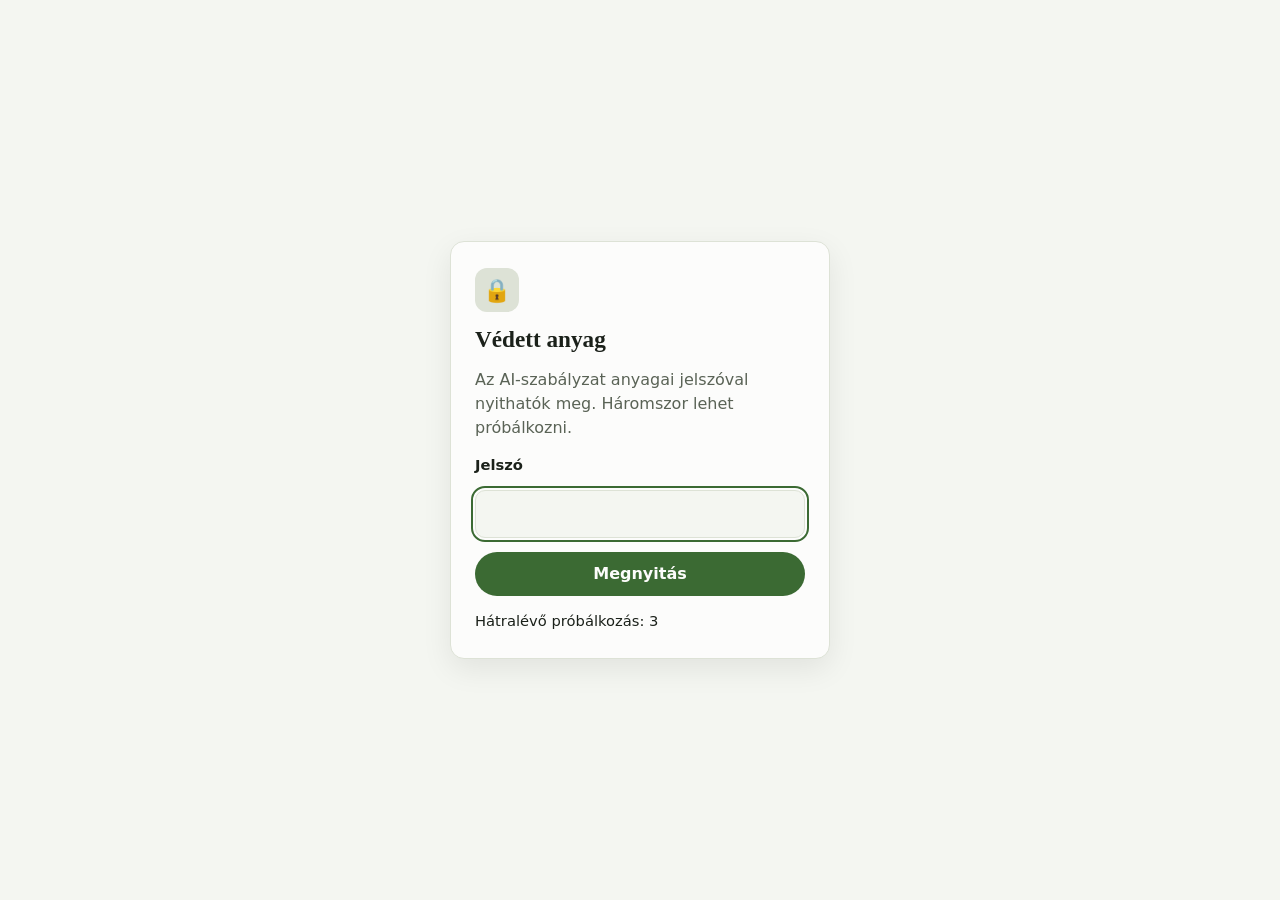
==== commit bded8963: "Új jelszó Co-Authored-By: Claude Opus 5.5 <noreply@anthropic.com>" ====
--- a/index.html
+++ b/index.html
@@ -36,7 +36,7 @@
 <script>
 // minden a saját hatókörében, hogy ne ütközzön a visszafejtett lap változóival (document.write ugyanabba az ablakba ír)
 (function () {
-const ADAT = {"so":"PNfoIwdcYER4MkGqJLSqTw==","korok":250000,"lap":"XoR4B1nz3WgLss66.G4OG2IFXu1qV7h1aXu022t2ZD1qsHt20jEhxYH+DU/fVEIc+Org1jcj+xQ8xvFIvp5u+bYiNvCiDedcikUai/v5Z46WKvlLpwQU6q2t8ZSmhPPO+neRvS+GvHf9fPdmPaQqmQZz57zc2gwMuO81Wi3yvDZu+H2oWfuhcaYAy8Goq9Qikj4tbmZmtF2mqch85oJks00D+pZwJtxNSqmfCtO/feRDbWKIoZmZr6Ie1+glwSx1MYeMiVY6cJdMiDO/SIA9esYL8vz7UE10+mEdG6UlPx2eiQXlaYM2T/tOwtue3mZG/+Adw7C0NvwU2GTXq3uUWh95shlA+jZUFhaXmC/eXCQTFyaa1moDo3Mwf+21PP/v3HAlKDosr1jzWcT+ubUGxoT6LvMtDBLCTW04kvOda+std8HLxEK+lFqlccltX2DJnh3nnllPHLt26EjAXSslZgT43t30MWAztLnLJIlmIyKghbkQY88EBIos0Ke1UXcdqkENXc1LyP2WpApIbBndaD9F6tOTG1UN15qMbalIxZv/bWhSHlrAq3PHCXzL4CCu7zDOXP/QeQBWYN45l5eo/[base64]/GTwphgehfTAqlt2boaf2u81Z/saHoQqgfUsum5Ax45v8esqbjhHEg1oRFw0IGrtn1dlb8cSTMx1ZKPS+o38ubWWouzJU29DTwIDUxvR7a/5wgj5LMfjn+ZwZ5D9Hl9yFnilR8mjNE8SVVjk+zjm6bZB6vdkruTMdrAQmCCEc/9NFhGkgUK71DkLAtfL4NNWeQNNR4MszF0G+Is7Kti7JUxW5bzO/FQbVT8tlHdej8WOQhX91ig2wjhqyRgxDEMgx5t1NZTpWZkVrz+7KaCx4r6ZW4iv0gWnLJOxrM88PwJftxMd0OLsgRwrUkQthDxnEdROn6HyezlUBSqsnCUDR6S+xDLvNWG1mfeepk8xaOdUwbPrYyd4ujz7gvhVbHyxsHlYTj49s35/Y6gvq6u1Ov4blRNloV4eeKT01YsqvyS4tP+9mqX7jOxCUi+LvWHhYflyIVCudei9aV3iGFvxUcUbQ7/p6EC+O9Q7KSa+9f7GU0VUEBdBdmXUzTlavcA4ZuC/hMW8WAacbaNwNX2boOvDx7hYzH9ur0HHxPgI6KZCQwser5NakIFCI9NYXwj5YkB2N7+Bq9gejVb/cozHfFXzcoJiDJpRhxb8a3LbZhYj5XwOoDwdp8OVUxm5LED30M5tvA41i7qEQtR4nD2vK0U5YSRX/oN3KhpQRqBPh7cYjixqOlq3EyBY9Dl92uI362LPAMNx/YC/G+AsciJZA0u7n9SN3cUjl2KUR1HzmHBIHlIwz5cgP6rt4QtoUofttNxIfzYVq2Vdr9qBkFP5wIynTVVHJKlQDuD74VJAOzxfdfTFAoLUdoNH7aOI7Vh+XObxZtrPt6oCSfWS6/Fn2xkLOp/VSrtop7FRScqDkP41na221X2L5syPhpQ8GqaIiCiqV2YaXXYNUsNAPXWZKb1dRlpBJMDSb0DlIvRYEUDWvOS/ydSGudJkHALvXWvgi9v1FdayzEldoKaW0M7KOp0ouaHD+uTB1YsZxwbOqVNHTYVg3V1uqvhvMC0AGwXTBUsUw3s0TMUDoWskrD858qbRtB6mSAymlzv//Qy4EuG/p777c/YyoKFfkFUcE6/HhM1CA11Pe6TTc0pn+QoxW9j/7wDjCotChj9+5alFDUu58oL7eFKszK/7vBYJyH8QWBhRCuFp3ifBaj5TehL7BBz0gvbAaw34qxEIN+ydc7bkkOW9VekyvFlh5bysuXaoGiVY1DmmAF2pfB8qRGIfu5p6FYMigRERIu2dj2ePCTdmecSFxsq5OsP/hZJ47N1WwzqrgqxGCbUNgTrd7KnlM/RWvFEMaYj3RTM1ZBthMa1QGYOV6uU7xYVHKSqWpg9mFbzwB95NKJp52E0Pi0BUGCCq4WeGXolLFlkmsr8kW9geEhSGTq7xO9IBHXiujmlw1aEfbghtr7MNNSz3/[base64]/bJY/0FIOQFRvvNzULIlm4aDf8X8EIeA9grZrixuRKqT4YEa63MZhuKsSm/b+0sRC26ZXlp3x1W0iV5chTOGK8uZX3Wt0I89nnTyUtY8DCicNnJzrnb4CrX0Q2RvT0E2Vz3UA+Bpzbmoevs3YnLucsVui8+YWAX1tp3QS6/IZ2FcZOBn84lTdXUvqmAHqJmQK3Nl2t75PpUlrfJbLqQKhT3DqVET56QIVnBp/6UU6OJFSFU0WkLLWL6DqCMTT4xysDPUBuHxJYKnkqcVTb8qpko+gBblDqnXL+m7Yx56V8irZeJ5diP+WNs22Dy7qwksTgog7yqo48WODJQ0qLjFy0mVI/FKqk2SeZqdetYcKmfnsHd3se3hoevdwYES1cUj/S+FGtbOTp00stW7yCuQ0trWM4MwPthPEXsKxTmmsxbCmZMXvDGuSH6rQPkEphNjOIk323N9ECqTZfQMlv5wtzDWipTYrszarqF4Zg/g0ePjKauOi/W4TNzutWtyi1NXSWWuAoYOQeOMgVgFnACLEVZJOGAJAOKmk11xKDvEP/[base64]/bDeRQdqL2MROQk2erqwi7QFtJBKy9HQtReGQe41Q8iBS3RXgUFYaHa1vs50TsJ6SF9MApJtrBiDSdIVlU+rjlZKC9if782wMaSZ0oHUG0orNtCS1duojmX1avSWZxnrhUUVJe34SqiEljQW1+uULt8mmee42edbdjwbfnJjI2UIFwhbE3/qysmm3K/OkXz5WVLCUlVGRcXOmEx4mvJurLpxsbgL9x2CntRQKGWl6xbmBXTIlzu89sh3JdL+xzhdG8F9tA5w06hLxJRvsMzahxuTAIdB+eSO+nmmoyYKqrUCKGsrrnmDrmlnLLuOTiVSoW2S+qoRNvrJPIEVL7FLeX4FbJSmeCpqS3j/[base64]/[base64]/p5dpwQ69oz/qK+8jAB5E/[base64]/WsUHwD9tM7obBv325ZUJ/opoOgCdP9ZZD0qCfJPEdcXtPCLLbMDR/DdQF8R9gOOUQ7E4rE9hEOBJaulrbfNJuhZ0pnAcGF/jlP6KRx4ry5IJ6mHTM/yT2Lt40puBl6CxfInrTkNhyW2DN2uNSbF5xSbVy1s3Z7mgsg0zzqJrBt5Y4rXOoEbpGzU+/J28mzStNgw/38n/LJ5DojCN4Jd0A1oPw6GcIPHNOST2Kr4xWCdAzBOWZCSapkrdpM5AMHi9OKSzHJFkkhCLmknYDFpw0sGflvlHjaTId3YQzBZfq/CZZdczlOHsSJ3ZSR3p354j7HwpkBU0FYkAYhlvK7TyJt28UNMyY+Z05ldgq6lTlQIPu+VJzQXqPWcTzL9pzQNnAMjOnD80wsvMDRkB0roFLa+vRO70Y8x7Ph/VC7Uw6vaMvOBaGVJGgyb0P9P4b21WCk6WYx3MinjIGKuKOAfqpvRfoCsHo4G1eUFikAiwFP7mzRkVe8YV4oUDPWGmGtCQbwMP8bVd2sdCAkyY6HRzJJuKKUL4y7rul3UHzWzZe1TUvS3WPnTiTYlIuV5ChU5JG3Nj52VX7n6scK/rWqknfQFl9bKhhlWsQWo/PXXUpKK+dNKRAs1Dy4I3bwChylgTuqDe2gOeiZ7lb24Ceof7ZVDt4E6+zD0JLs3IZ7YkejVHtkNZtkRoSh4OIJnJwDVlL83CA3YsGdVNRywFAwQSYakS9unJAklouCLG5u6xWxzWM1rLau4fTJnb/kxq5VLG4rsfjIU6JptAMGQDRj2yuN5ATArI/cj+I1RFzYKtBPwwyGr+HNhTZjt1wQVBddeM8qxhhVX0GCq3vwDiBQ1Q8qSPHhYEbUuhn154UfHyE6a362CZ+7O96xlJuCBCKPnr7hEM2N+VFNnYxXmZ0/9mkeTbT/nBbHfepcyYu9p0cO6aoLyzdGk7sgZfyjSmwoR2PZmQKi+0VD9p10EKraUnrNsUKbkrQWovmZT+G3Y5LvNJ+gkoEKMa7emy268zukX2Uldax/SNKFg1mUmApk0hUMh/6WZflhlq6QvRvyXmTCFJRXxGMVILM9ZC4c70PwiI/IRSL/Sc/rQbr4TRkdF2amVuAvFu8Oy7KjHzaKi0NzY5W9KfK6T1Hqu+N9DGuDY/x8GvDpJ6Xr05o7DpBSjcQHjWoIcIvFNv2EviGh4yn07/IhQVFA/k303TDHDpHm2Twa6MOycM+WJWmiFP8QtWxRikTv+4tNbvaOv90ntLOn8jsjhUxXvhj4+/QvsSbFT3DKs+ZSEOnKSD8H8uukRkVtUQ9P262Nq3lJoR/gEFNORIvJ5BR2A6i2GSB7+xAyTd65wlVIrX0Nml5FSn619d2S2mCfVOxro80K5lj3ip/gH2y0SHWGRLBM5NhO/f1GiKTGA/yZobcyqu555I9HWakCwmtGqiejQVKnUtc4UhbSUNSHu6+FYyprMn5xnNR6r9JZkn4rF5BxNOkBpH+OBNiMkKWYDljCRZC1Fb8Bn93uEg65t6g7HEU3phI+o9OLZctLjHfdRKSY8LjMStV9+HKuOlvwbzPYRVVvTrclZatZQTtC8eItHo+H1BfT/[base64]/uv5YsciQqC2+C/pq+d75t+Y9xyztS1srfzTGnnj8sb077uY/jKyRtSUUeO4pwrSvNr64S3Wrpna5xXBWqSjLS8hMBiSYJF1qRJA0j0aXHy+UpsM4UIGzoHB3Zxu3vCCj+rz1sU2QA1TmX1MEMnpcJlAmTbTxIhotFG/cJloYw34/AeyLSkhfK4M+hSGtYlMr8ufgOcS98aBZSrnv7KLwY/iVBmW0POYF2PenKjNimJ2KzJULdhIimA9Gy/uMtZQxWNuXP2DiWFQtZkIv1JNAAqNxn0m2eZnsw6S87CMCfDlgCoh4jL79Xv0W3HB7QBxZqD2HotzVLITDDHk21eoohDyHdytrIBargB0Kdzb2+Oh51AJaXYPNs8c/[base64]/K7WgBNovHA6Vy6zaHa8o/hkxx6I7egBrigzQJ0up/MkQ9mXS/nGXKeyQRH00lLASQ0xFMfEeqiqky4cstkK9we+4pGbXi2sWzfG6kKk+dF3SOzpapnbDdNwe5qs91N6u4pB00hG3HFHO3BmnkZ/cE87L54qJYaZpS5jhzi5Ujw3nOmLXVZoC+0PTx4ou0rllLbGmawN2hzUoI7se7GgI7Ua2wKt9VR9JyQjdX7SH/MyNT8M69/+qWPcRyQYmtLgmZvSxGFv1hN58DdHQUejVO5NgzfDw6/5NqZVX7TqyH5jj8UiAIR1Dr9LGbiF23Gmf94szqlRl4t9C4S+vLZBMKooG+EFhekFuJ9K8B3JI78+BlPasABFZYDljbZL7FMYtUrQK+qtztR5UKC7MPylWw6biEYqURTTPgv/pZQSLHG0ViOOH4vyODIVV27vN8lYbVJQBGO3Ba3Q18br9Oxv8Z21tEmQQyQ9m3SJMccFyx9tAWKxT/QY1vQxMiT5ufB2ChDS/yf9wBhUFUXiEHH7aoNW+849EUXRFa+9Eo9fCSuIkwQLnOzsNpTu22yUXJxe5bhhANl4RdzNvVyW8XRgY/hLWLRHB7wUj8KrEYiK6RNBXTQGfhlrK77ZI7ragM5535dMFxCsACvjSfS4euHYkY+Y0tHBsULMqUJ1uJ7xRgtPRC6OJevPP7Lo2ZiJFWibpUrzKB47+ThZr82O9QBzHbl8JutJJ1kc4OH9sWuK0CEVXhsnHjhmwVNM0DAI8p76zCZrrJffHigNSXS/UCn/vf4HDBFa4Jt0wB6j2TQ1y9hFfe7KNw985GSnfeo2wyvqE+F6tnl/Ebi8riaNAUjuYXdYlGnW1VxkfHLCfPZWGzyja7xyp1rIEYK7hGG5BFnYvv1rLEKCnmP84nsIRBAeWsLpU5dOKwe7n4fjNplFfQav8CnvWgkrqI0f1N6smQMWbKyfDmvRqGijO1cHJixcXFHmsi0X4I1L9IuSUJQJedsjEI1TWc7MnL9dghoweLa/L4SxYZzji1HD5JPMYCs3SdFq7MkCQ+yR69Ueia8VVex+XRh+l4nlknq69+nfXn0Oj7XuWDm7nc33b0HMf19ysdOBsH1zPswLnMZggc4sRBUn4pHpeY6s1+7B4D0UFJAlZ+3Mg7IYmWYseI2jfodN3R6eGFN/aMoPAwglXAnLZfUj3dMVxCCyc/c+QiH1g/9r0C1iuCCQYogoW4DRUXjOVIS9ccUpYuRaMt3t7/UgGNrMxbjKuk8dHJoKOKq+yCKoUyLvztHvwyfHqxMbmQ4GDUNhyDh7PXJCUut3xPSazzYXmo96P+Df0kRwWJpPY8NG40cXpHgnObMxOQ35plpmKTEMH6PX6xsf/somYiUwSnhs8qT8oIetU+JsusD+/6aV2PLmmrXicx15cVRw/OWowYUXemIwd5ER8zE8gnj1eEyK/8RWoqGc3mP43vVegI8xKFfIegWav867QP4oYzDO4nW304T88NZqO60gUIRM8IHIyEesiNVUQDWOy+ASnjykM82n8Ibj2O8y9xVIrAJo1LPU+Dqub45LUPE/nigqYs3KbeAUAyq4w8qOExH0FKRjsNCSX71tIbnwtdyeeWiV2/RVB5VINoBbki5VqMdw5jSSHWzY7UL2DaXzRGauHABdp0ZSrrft076NdBvmZFaXNXRGSAsGIqHKoFIceLqys3+KVoegVoiL/QD+2GDBe5ooTL4iSkbBZ8wm96VRyvJ9x5oVsQZEJ8JL8oVM4kM3bPQOAgUEyEYNn4JFR77/f2Dfx4eSiOx9l/dULtEpeFQOxQGWtoGbNG2EAuDajFUZgoGp50zCCSvaVOsAqxohpiYaQ/aiaiobTyycRLGdGaczyfUZlWhTJEHGGTEkUeajkSqkdpfIcKK2Dq5gBkJUxjdq8A23d2cJiQ0GnlG2Bm3u643Tm7A4mz5Gy6l4AsjzF+fYfwglECd4930dr8V23hh1pSihkdhz0W0/Dd5uFQni/wVZlJx6IrMsSia8J7IUQc0RtBB/pP80KhaS88gSk/u+Oy+XhMtKKgvffLnq0riZ3iVWon9up1KYdKAze0a1ju0fagRO8aYuKC6iZqJwZnRLeOqtnurAZC08LhxUeOanolf9B4IEj9qr79OUUrh7a0MzQippzLkDeyo/j2eR48bdv4heeAdR5eyOBIua9gJdj3JKBN1gCBM9MRPsPRZfKorGpyXbZ3+Zw4T6wIVnCwtODGOPI52i0z1BK7nruw0Qe8e1p9ube2foAkQuQO95/Nnd3M5OER4wq0AWFtq2T8rAEoceXSpFh4YP1vlpNroWhJrR0m/zQga9k+aZH8I55mXMmaQImFO6wk0vBMlHZ5hbvLESZdmGKhBrBjT/aEmYUdChEM+XBHNwiYSNQXVOSvxaa8QFXdf+0grOQqbrUQyxRe9C+4tw6Z2nvgOnptNudkaFnpDtL2Vgz9YWGRoERhaqcZZ4lcNmuNDyVujJUY726k4QpDwdxf7h8O5F7Kdiod4QML081sXTdxnlfj2xPfqP5Eut+weqh05oCsgYv0mvWNQ8R/1bbD97G/sJSv8djvFttGfsChiMnZvSKSm3KIetb6zVXFaeRpP2N9GC5lwlGhBeJJKYw/9YHL9RhmKfa2ZwWUjEusLjs6v/wrLpE2HZTyhtImcnU6pirz/Ocn4+NVgf/ny6vFIPF7pe4X9492t22i99lDC3lzH+qZ5jCVFR0zI1x2R2Qcdrf+1spRt56/CFvZZ8/PQJsrsAQQkjcsBff3ZiA5uq/gI4APj3xrvb7r+94Y+qTnXWGoWvEqWyBYGfQEEvURtERbGQzybNHU2mfz7tXQXTKtwiWzynULB+/JR0z9k6TNe2e6qmJCdk0tiZjzbrsHjUIcoYmHN/Aj92I5nglcXadwVbidZ0OY2f3JnhV4XNt9XTEligKwRVUMCOrYari/XzCUOem0KVpKY7P2gR7xyipGx7gjyA7BLkRUurfdL72qMoow/b9QjuqdPwUDzmsV9AIWNIwmusrOja1nZ6C/ymMSkY1iQJwEvAVqEo4lZ8vhoM1ekSfZVq3HQS9+d8CKW3oaW29tF/062RyfHPcelXXfyUmACCi2ozBgD3B+B0YyiL6KR9HPt4gwN+NjqQxAYCK2Du4saH4p6dqOHDWLiWR8tn4ihIKNL928IIePzvTrS/ECIO4WRulw4py9f0FluqkhlODLiXTaoHo5heudp4V4e75MFd2ueVRRh7hOwFsqgmyv3cLWF2eOamCj8Peq1uwNp9+fp0J07yMPGhsLx2N5BjgQxNo7JVGj25tZ7frlYL7uB/tvt9pZYSzm3+w8LVLo/Fkaa2Qh9O7X4RRvxP3n5r0BpDO8aChPIR0kgix7GOBNPLfx38+xN81O08nCE+ULm/L2XnqB5rlFoR2Tuzaxfnd7xKpOFn2Vu27cbdVng7Kg7p082KU7J4oDj5sMw9OzcJFiBMPG1mQcKWG1GB9HKgBLU4gCf7cgUF9vW1bHks3rQSjUWWv+MwxuCOrhXcqr5M/Aghn4GBW1smYxu+pnHb/YsIwDKTgaeHMO19nxunTBTEcbLFT6HDq15z4fm4WWQlQPonbS/I4C6pvqSggplAWk226sVF6oDxLvpzIMRVc8ukNK24Zw568bRcLv9NKmzSyJcnw67MxvwkdOCdIUrPxTlmkaJlHH+tVhIUf9ggWoyAl+vw9hv/HqXpSZlaGC4sGNrJs/SkPnNMnpctreT4yIxJ0hFFwON84XnsZWG74QKsW7tkE7OWbOv8NP368GcwoVp6HIT/LT46XJMoVbHNg5JwLmMYgd/0SF3b2iw9CdhHOriJsZPt89k/[base64]/2sEPwJ4Ep0/KKoPHWVpdNNwKxHBHngpGOW9jY+bSWkHdKccZrk0xU+nl7Xpp3tna0F5ue3u5IoJPUvNYAK9tksXgK6n/UTgGoRaNxgxbFpnefHGJnPRSAUpFJLLVQi/ODeBq7rsJVoa2SSuGCuhhLU7Rck7rM6nE/EgIMx8tC9NPcGWLuJZWFRCnOQeFuDcN/iiJa7xNdqwvyF9zeTc+1hyypRDjZNaxKCI/T3Ec5R/vc8RjoNUPNQR14U5yFWpUM3qrQRl9M/ZQGSzIae5LF/aG0FzfKuCsE9pn1srEKyjAZct4jwXOvacX2j3i3iD7Q2In8BPIrcz21R16tfO04ty8GJ+1HlU45m2cI9Rin8UNxL8qJFC0yjMDo0isJlJEr4B/nsQuicCr56WLuvJxj3PbUXPYKfGnQn25nm58eMl3NoZ2FRiqXb22JHh+HHkDDX/mi+DabY+hfpJrKr1cYilK1Jl1sO7mOfsnMucgSJLkbKbFFqx+9aheQEhgpTq7x5KPXope6kU+bWlcWHsqAz23Tx3KTsShQxgq/VHxnDJNaagvqzxkT6/wjSvIjFtz33FTtWY/juWISJ6zoKwdur1+84RTF06V/3X/[base64]/vLxZUS0iSwWWSQDMnpNAey5U7iKLJJTFxfu042KcA1+4VVvI+0jf3RrKDmzA7cVNm9EZUIOYu4QIct9WAHpzWKPVDXxWEtN73ubY53oJ2FKXDdSqsX3LYsE+M7Nji/wH8BotbrbPj5uqvkBbXJOXORA/qT3SLQ2dvb644wlB7Stk2wQVU4jWWJ2NYtHKwH65LQOiBkORDgWhIz0qg+2yzCFuDlHXczJIZKMSnxjg9n5vh0qvSgYGEtKjoezSWYqG3pXvg63an3Zk/P0hzvbaaV8x6+maQWWFyB/dslQgvSBvYEENfnj3AiSSNA+RfC5bC4ITChaaAOlFqHezdVEdPUcm83adjk4RLNN5JMoh2JwDRbjmUxo5pc4RAmU1nGGRFqHfd8IyyCx8xaB5OmeD62oGZ5IHRvzr6FWXkJcWzLEZAXpN9SQA345PDUm+gG+kG5Y8H6vBvvjxXU/Z4ql0hRo6VNQp+b3T/vl1HRVVlIsDgOsYM42kk7U2RDDHjKuZonMqk14xZbUi7qsBquFOfZv4tWi8qC2ErLIZgOmuvcQ1zGp4NTC+fw4qmoTApfTBqdNgyvyDvtVAZWwCupEqa3mG1r8G0XxH8OvvhuyZMNLqlHbM93YfHJJvbLZr7yLY5gg+z2eSerAq/+NnBHKVDjdFKQILwsz9piEU9qDsQ0awN7vUukvvhWo5uaDAIlTEikeGU84/ntDnwWEnF1sCAKUCXthdsQ813EaJbAPTGQR7wk2maC6kABEGwMagwgUUIoDt/9OrTrLjwBNTvHoQlXpKN4zKVj0/LWZqqu9pPQTjfgIlqIZ+EIuUDpBFs5xunMwAjLiF93CBWPMi3WnRBozwqOoSErunYQz2/v4EA5/QUictiEIzC7cOqV8hAE1n+CLPFXUy43QjX5UnS75sJkrx66+GnoYBMqC6irhG+S4IXGSq3D6t8DL8ByFTaYInLSd2U8W9QmxY1VD22Bbsu12VhpuMe57VFIsnk/OG07RJFwb7oUVuNroBK54zhTTa3exCz3Kct2gDZAKQZyLhdkqJvrd/HVIZ7dlbwtIREszwjPfcG7Y3YQZXtvhaC7OeZxrXoPCY4Z0S6lzRU7RRpwjDn2dovUccAd46Rh5dqVjaZR6AdRMGjV0yBl0CEAIyLbp8eOmvcfHqi1IvPCMhN/zm8tdyqLhhww3DbV4AVO7Sb2zPWK1XLT7LT855QVOs40O8S1R0UBkGp+9MWTYmSN5hoq/gtdKoKI9wW7pvwR6IWCJYes6GzcBPFBpN1O4M0TU9d/496YS/Ow27+XUrw8YrNfV26mZImyT2VsYJzMHrypBYmiH4Whraysi1MY3TgLTKpGhUu3WFBpW1YXAwDqQOeAvQS6TPwsyqQdye2a4ltfL+w+NcHU2KCosbAf+VZQ3Md4OQ1wy332xX28OIoRSolk+HYZkbfdWBd+/tOs3lQFJRNiNuM4+IYCWd4Vi8zDBHbnMz599UqghujdfDYmgkc4/U4bIVsSZhVjmBnBTUlzf9M+KETw7CgJuyTlZVzpLtAI0eqUEELcwI0U3MpkC03hM7SLNAvXm+ebpRtI9NZHhOTaMkvZUOXMRGQ92FJwlg0ZjxJstgmCM6Qe931NK+5s1GN15Dpu/R1VT+7ordHce+pMwvrjq+6u5po+0KxZ0c4Gd0AH0sF5HdceyFXhbZ4auWB64RU4hdgx8YsZwfvnTShISIrGEKrToc2Wx59kpSSSSCDNyiDy8wVah3zIWn2SUtX1wVRgbE8SyEbMts0wgffJuXM1Kk+xJt7LJuD1cV+DvgzSHLxEOb4LBQVNvIv30Uy5f/ZBxDwpJRUuSsU5adyKDSXo6npOyNjmDZ54XLntFtiuzC88rfRrI9KxqsJi9vnfiwRF/UD3FxV5p2xj3PVFSv+c/YkP+vEUKPaoQy+t2lRjL4MMR/fXiQrZLQyFgJXS4znvYYXGXPyoc5Mqdabi+SLA6kgVRH+yM2Eb4MRH+rg4OA9Q4WGEOarr+CI7CpHzQDbkAmdG/Al9kFG7Qv5ZhF7Zg77GX2goJ6EG+O71toJaIVFe7MnNRP9MxgUeJRR/IkFP5xNGhfoWHGBaKqZJno0McEKOyy64SmgV5ux470hakPGyOhEnqyaNCVITazVuklABz7mKcosk4thuXnzhAEIuUKPXBG/DYejVnkBcdfnusu3BTHRGEPOB6djyAsA++WaxPGvRyZ79x0f8oxe4Jh8gly7E/Qb2/X4DawhqtKu9qDYAq2P5Mi98ReuU/PS6elhNQ4y5rqDOefwJ5nFkaqOXXStj1B5Os0uUagSZPHVvyFemCO0NdlRGDkCtWQRcIOKnOurlesAewgCIHUfnMGmmg62YjPA5iILmZ2XoE57aXTpHiLrUZsC5KaFk0gZi2QLo4IvLiT2vwayOD3AxqNnosCEF+7TeCk6GJWHF1FJu/h/JWjHJFxJyxuQhAWGrqgqP8eupZsWE0v1BpatNa7lQhrfeP8jcwywXHx+b1qWyG5neeQXxEbMuVmnL93T+KJRZAzvDmUnowSJSCggIigl4il8XDsTE48z31gDE4oMraCRZnfZzspai5VF4NwxvWmdK2+fdy4qp9iJlmeLVrvfnfVk8wlKkJZvK/ODulnxuFyqr2QlATRCwWVdU1PZ7OMnN3t78jdrARHXXJ5jWIMIxb5B2CKFui5pBHYZs/fBv02qc3WZt3FE2V4mepEjlCoR89SFZEIlWz+h7q7PFOYvTBioowUH6OqunsI/9Ek3CiUvsPSIEpQvgA0ERey+8bTY6bFm1slxeXq0D7KpNXpcEs8D/b2deexleAgCQ+fldZx3YOifaFshiowHB2laudcYPJk4UhKIrY1q1KBl0SzWeEEbAZjZlcktgxmEeL5+3Gfv2HkCuaXdnp9KuKEKh83okRKPuo+/p8VrQ90aEwRNKWcgl5xZaWGMNvkqPl5gVfMAKbET45o4iCoiCZC/XW9WFqMPi0WtYzrNe1nN+O9okbz2g17NRKXOz2l7LTMQ+uJKkrGlNn/tiJqMBXvb6LaJPtXKDQTKiZdzXs7PmdclrcUewb0oU49YIUvvT+YjFMKlic3AXNXZm8bXSrKIgbjGKDZqRjqX8FznQvsOdrP9yHIc54fDHOWtv1FH6u10EeUBVCS87y8LFfsJ/Ek5DVeysugC27cBNJQyOkXnmzB4pVm7zwUPV5/bgzCWPkLKN11/IOI0GUXel1fsU6aboxoe/hsjdiMljQgIr0v42raF35yWmmVyb/gzr+Us+7g6Vnn9mEdEI3jW8LCTu4mArVeV6sFuSbuwKD/VV2qmsFXDmI5Awd3gLfFFN1UczeV70YHzbqb/fhtgcK8fgXOPRWk/pXTrVExxw5Uej7i75HDHm9LZ1VQ+TQW5+SCf57FZmPF3ZtIIdL5BU87yvRIiN8HQFnDv2QpU20aRylU4rpUGFxV/logRRVAh7TmTpkzxZb5BuBWAN40jbPBCVao6NquwdfKY+CjvwDhRRV49S6v/eZLk4O2VNuAYBA+F5um0s0LZz6TmWLWSdAfkQHZVMJKOpPq9qfRQSZ0hfj9c7DJyexZPdKn/izysyJ0zNvzTI5X3CZoaRpW0hQC6a9VcggXzGsr4qdLEEDaLMk4fQ1+Y00aZwDN/OgIJp3blsuJ1qoPGMTphwDO6xoswFD7HQHpENTGw8+EosQl/FXpaQHPqEBDWq5TKhgno1eyPk4B+i49FaiJgm5FojrZIslJxrM7btErMZiD4EMXk5/MgYaKPz5fPfFKeySp5WozYYxNByKz1cyugitOka+UPVvjQbcbBVLx4GaoRgBLGVesLaUXtWLsOlAu46tZQcQ5NKeqqaZzG+GbAqCi3J1olsOKlF+VROa7SRD8gUA/1JVGoZhkP54GE2CypjOaI/uVryDHJGBV9dP+XfqqSks6DqtKEQIw60LmA0AM7ig55hY7EugiRJsW8G+4Y0zZb4KWnJ5kCx8IYQ6TMIXsV3AXmWgBdy4vYRGNlkESJX19ijYY8ops+gfUj8VxSrSwFo6FEa8LhxSJPiaIv/fqWuHqlEW5m5fxtvUE7sTM5bCYZ5rguYKUvekGEoQGVRDurExde2eiQilQL969YhkfHTfneDPJBlDAFKjU3gdMra5mRZJpcjaVBRkZ5Qv6FyUJSUc6sHdM4LZNkMqqzPFofAQW8F0pFNmy6nT4FWW5GOajb5ppa+1dr5h2F1urtGylDR1NdKjl+SI8DqyGbkr/VG8k2W1Jwb046l8r5Kou2YAmo6ucLyh9Tn8z7bQ4MVP2tzbN1NviZGgPeN21lk4nNANGvdMaoBNlVQHi1kEgNVM7eFSNWqD7QvjN0ttiEft8N2LY/Cp3pzJjGABGJztg7A19q1gz2WeRqjA1xMu4vq6109VtGNNdIaNEs9Jv0HQNRRT9bCb5lLmX7hiPV/oGpqrsZcFJPXgLlXQ3KEpWZk+FVEMFvJ4naU5t3mGqtBwvS+IYMVymfZzNEGJlWpZCEXsrP4gGjT7dueWReXS3llFIGd5L2kMM3FG94nlrqQ8FlAc8ES2FTqbHeV7Fgy1CFMmvOgmKMswSA1fBH0njl86XpUmha4WsfZ3W6hi2jJ3oyHlDKPvbYdQwK9/xyUg+yxHD5D3OGMGzPkmJDtmeFBX5sctBmpGlXXox2hpX/OFH5QnGSwKalRAyHHTMDYA5AFbSTBhmWBx64Ajtoy1qq7YuBxgPEnFMmiCRUtH/DtB5KWIRHBbvX0PP3Ne/yBJ2YPwYpXYv2NTtLK3Vv8nQZ7XXF1vlb95DtVU3rp/SXY7w+mTpEBVEDJFHaUA2mQV88F7LNl/aysdxu9uGAOPyL/YRg/Ielt2QUcZUZD2V+rEuQ4g7Wr7sUsf17fl9eOVh2lL69mePlD/VknsBRK/otpEJJTvNaR//7/pSyqt5+PivBqgztrZSiT9N0R6HVAvENS5BDqfEaq0GvKRBuZbCNE59pDFpjiUeEh6l1aX7MJmIaXrbrux8k8KP9ReVS+B9K1+R3cEHzF/DJ7DBipyH8gtm4xsUnTRNaCmTcG8jiB/EArTokS7tWfThAYz6ZIVMBn3rSx2PkpHzcE1tRV6wALhMwgAfJ/O6IrhPMk+ekixhpqMiGgxn6NKnqz2qgN7/INLWzX9p1eo2GTlAOf8kdYm2EXiQ4hAn0ZhB7escin+JNMyrFYql1C8i/Zxd4udiku4uOF/cBPU9XXqZWYsAA+2hEBq+tXcLyc8LbDj9ihnK4q34LB1svO7hV4OvhMDsA+JR3jPgrKiNSd4IMO2X/+xj5OBFcMCW8hpeTIKKZgPkIhVqmqqL6AEoTP49KxQt7pfXQNzma9I8E5+b9GbhhgJID/9Ln0e6j5RTqKeUgFkmroJ+fycStrGDaRxmlS78nDeK04TkD+ISYdmoP5FaXAyU2gPymPlcR5q/21zJpkCFiwdHuV2LF6uR+W+2t9zTTJuih+HBE43DPvWCOXO23gdC2HE8ZYuttluYSK5aE2dEr9m5VS2qCvXj9iql5w+G1sEy8j1Zu/xAJlkIKneXswLvFCjsZAw+Y7jwk7VBCqD+wMEYxodQuLunygBSEupHsBEDfYEfeqq41gkHDdIE/aEqajGFuioxCJsfA+9rGMD+QHLA5rM/kDzrxruvClwPtj6yKrjKReK0gPcfbPW0qU56U3+e/vJXy3dBxV5DBSiycQ8O1I/KFrUgta5SnZMJx07Rp+TFsR2Np49SQptDoElADKZL73UgI9eMVRzYQaCWJj397GUm6cGineJIkXtgOHTMc9Zj3rNJy/UVyownoC11b1WFpuA1dLI3yRu2iHsaEBqZIxkBiqThb3sTdZ7dOgcaE4sNXZrV5D2U4KlGIzk1NNyhhMERvi5Vlu11TaF6LFkcIygt2tDAxmD6kXBgvOoGnAVC7GoYHWymtQoN56kU0Rao+Al8oOgD5LfKVl742wp/[base64]/UTOK2g1sO0ZzJe08kbvr8JHH9FwvElfy1j9/bilgVZMCxdbLMDonYmoCTXmIdwI65DkOPnvfHNg5RIPuuqw2nxzQfZJMT36KK1hkmMaJFN7Tj6YkiOrcMukGe86Q45PqsroR2kikRAKwbmjEos/oY7SfmdpEC73Xl30VqyD96aQsQiCwVtMrC11+9PUa7/8TqTqqAIttIjYpLZN6OKv/qLzKNhzFDOeQ/ez4ue7ZFuukm9rxT/00ff5os8HuMGbS9wmCDvDmUbkMpJDyxYeOYGzSoe5zPvJpNROFt84bPTP4+9+/T8ST7JyHUkoJ1HP1HAQOvMCKH/a6V+1UNvY3dP6rfYQ3UK0hhnMPOiQLu4xc/M5drTJG7CafCvPBKAA5NCEl2pORE0CLqg1O5aKO6JxFZBJUDcTQtCr7rYIxNdZ+NAcoe5M4zT2uuUdt4+u6+AHWqY/iyb6Uad/5lX3+xgDb+/6EHH4NuQ11hd4I3sizCqE9v0dxMXwKNZZlmmJ1pAiQMEAOBtvCTkw091gAU0jzrw+2i4y3BbTnsxL/sUepjPzjvV3NqrJ0tlq9pmP/OVS1NAxuchylYZ419C2kxcXmCKQ0rjbxnE1qNCq+zWCch2mt1MYVvKZoodftA09yfsF0yuKAgy5sOw18OI8Ruhy8cBYfnpPRqi1/DhqShUmgS3SWkoY7NqXTen1cgc7jksupyY6guiFOA7+FisT0MUrnTawfVO1e/ouEFCJ6D/+/SrKewvVxoMjS/WePxHXJ4A6eRdMY6T5XV2iG/RsXItDW1NSbDa7t1RDC26p8xrRhgKJnngln4kbR1gI4JCnR+e6Hnuc7Uux+HZax4Tbq+byyDBuRxdBW/QtpWhZ+GonTHTd7x5Lp/CLuCfOnQfWizDBk8TDd+ICAcmvXXCFq+HqiorgO5mmVDhguRQvNsofPBTXtZaRqLNp/wqsJ+RhX2QofHe40KmJ7UTqBrzUcW5qJ77zR4FYjBYOSXncj88MUSrthH2jFeOVbKbk7QJjiUU9c+B3/CHSQYyEwPdBGCDaXJf8u9pKGZX9mywdi8you/SDmRi07ZbDMlt9jaG/Cuh39IXpD+Q8zu5PiZsg37gGlUwtSk1YcVqQ9vst6U+wMJGEL9hACA/wU9aoyePMiYKeOMXFvyjGRg41cuaBYCiZM18UbTdt66hmz0t1ZOzG5UhvppRtuXXjSC3fDK1QQVWGAz01O5mtEmWCUSrO6rB6/zgOvRamP/[base64]/vNIoHCaBwLztQ4mUMkpw6UFiJdPPgCh79vReKC0XBIL3JZUd76IvNSNtvlM6QApApEyqTZ3vJ6XcL1ig4KTvxLr0ZqqbqAg2L+q+6tX0CwuHY4nundYUoXISaqLdXgMw8C9ZNd311O46umooRp4JTr3hxMXJJ5uaws59fD/wEDykjIcURt24OPhPNPrUrljZVmCh5DAW1EweLH9CqxbDLB+wji3SfkBD86+0sqGa9htUbPdmesbb5Fu+Drie1IkIaY4cFywLFFGbBaRoEVso6xio1I8W2cs+0eDpAjT9kbdeMtjqNE7gidWrIDsREliioYNVgDVo1G8yrdtMvgkyjbcXvW/qTuwtYX4MkPnW2ZvH385GETyaBfk/qW/72J4yROca9Qjv+hmDsLIITL6ub2CkkwIV4Z+dGPy3ZCxeLd1qMhKfCzxB+7OEPE49ZgB3FlU4gNq7XLmZoAuzmNPEVZ75ilozhtbpL8fBVfGsvo6JhLSu8eRiNgut45JWYGFST/08O9iSn0BuX9zoXdxIl9ZhpE6oA4Noa9IeEyrGuMULMS7Kh4Houf2mZ2eABwSt3NwCRhIG8yuHw6XoA5OHsvc81YW6QOY0b/WY+Z9MxL3TLKLiukiBbqOSXVWz4QiBJcM2biLyQHcP2/1CPwVoQ1HdtVABURhBf7+b7EHp3oWfEeOt84RjDJ3zBzs3pEgbW2p558nGsCHFxR/vLzlGof5i+bwGdQz04t+cG3+skr+ec7B+FSmgO/7VedTejqhjHb/MsVYYN7NAKRLIssv9c9+uiflIIfkFd7ykZURL6zldqFmx9XG1L7Fv5Uf1KaigH+No1vWorlkqcfnTYd3kFCW7sUtZ1MhrlGA92ueYYn7c5H/ZFzOI1ylN+BEXk1Xe/rHkWXQHdwf+H88MepF+EAcyQDAqe1KV/S+pRi740QQsSn3thZgrjf42y8TgvTbJx56alcJ/XO8gdk3AQtQ4FiOchcAbJbemuAWhSq0RZtBpREzlrF7X28/[base64]/cGcw1La/b5Mug0WlcWoLMJbXPgPM3EwVJctogNlXjMf89a422YtsgIt3JPbgcszSBZweMwot+ymsfU9QqawKkigNKAe3OP39gjDc8ZkFp99LY2hxRC9UlAobZKdts4iCyzr4xWNorZZcDYm+KgyPnGCKul9nb4Hrb7zEoCa4E6h68P4EvfFlLfU2LrJumtkAWZV0rexd/e92X1rjuycEB1Lu508sW5U000jDHL2SJdjkliqK/snt45pM55n/T5F2vSeE3uYnbUAh9nSgg7+B+VKdDWuDd7N0lB0uZ6qx6OtJjs0MDgO+JvDyD1mC4fMcKBZ+YvaPb9toJQ5g/MiLD6jVh8/[base64]/QXVTE3ZlNXzeygjuI1O54zLVGUvWATW9WjAu02UP/M/XnkebB7p3qja0C5vzPfSkPtGC2tzPrHWl6CIs3GOZV004k4VlG/7Wd3lzRIjPQKdfIVRMC4TaOG4K6wcr99kzWQdK9vDDw+9M/jsX8QPiSLZku+qfoPb/jstwOGjsrWaCl8h7BpbfeoIF7AoGw/7UYeYaoQP3C9LQyGvOq+lrDQEngEH3YLs4Xk5QsfSjTwvvZY63+zDR8s0ybYlEYlOhonYfubYYbySWy/bhYH2S+9T+TQ+MI2qtN3kRfj+QUsj3WpTxlUxI/8LY1ip9wRkBMU2OjsaBKKNbg4j9XCZ5WlXTSlblpG7SKP4455wum17zGXU29d/k4OCmmGqWv8yN4orR43SOJs5GbZAaSpkXwzj0zPRJiPa8aApTwC1gd+D1C8ViEK0NgmbaTd4BKBJl+D1Skd26GtmOpKE4Qc0ebunBOAtN1Fi0eFlQkmyFtQLkxjCzqRs9oZX1yjmPh4r/[base64]/[base64]/UXqL+RG9bqgQ3o9SFk5wbNHlEOwnyNJ3XSrZrsp+vEEe4NRnGgy9NWSU/J1JHF0lssJbZao6DrGyM+4U23WOf0Ka114dF3AmCAPB8NZHxzhbW2nE6kQqe0oLFAsYwCSrVbcBYBEYQJnyghtGTfXWPRmpNDfoxWsFTxMpqZohRLgwvh1NLUHR0TqmwgD0sn7uNT/[base64]/j2xsOt9r2tGnBklQYd1hU/2Gij8b2ZVtEAu9u2LuMoiUBDlBi93fV0k2AqxFAcSj8nLo5jXU1mNP5SfS6O83rXvB4hGzLIjio2diRRXBHWGM7PkkxKVRUjHQje966v6wx83lttjT/LhkP8fC3KBM7Py6FpJKnRAvu9iNMGw+sJK04dRcfc5FBAO/sLQzzO/iA7SsT/ZFw3vvGR9ag+3flwymqgVuG4A/Iz2DlGfx2s8bNCv/C8zQ/9bnONqWydDGyaFbGvKkeonK3t5w/BCuctnEGwaNhtRNGq5S9OgG1uH5Xus9o4H2y+ObaTZGVyXIzSUhuTVH+kjOG0qgeBbjY9AKcbDhqBlMve41jPaLSpDqPcWDiJzBbljhR2RC3NzqwSd50zHVUTgTYyFdI+2+iZSH4UqKRAwf56BJfQ4+HIWzeHlcAF0XB2qBdezBRzf9ktb1CkiR/T52fuyS4UoyHze6jPM+1U2k52F8EMLXLbw2J/fRlo9iNH3bQo2trjgFDhbDM/KCcNQ6j/dQlmuR3m4UC2tpEZckUF/o5FXnEDX65DXitWx2+aiErUJ7mtVU62bI65rue2IKhZ0nGk3IEodqfSk3I8xZf2BSBjyhiiY7VoNTjddUOgZPR4uKF3GtOG3mkhI41auFXARhxAcRhusNh12UY8WNHkGMLX4p1j/OCO8pliCVD5gv3KZIPXAVnOC5UhRFv5fMHPAz9ZPwjcfhIo6SmK7nvXAzZdR9QDETQa5K9ntmAoRxYixYEqDWHKMSp1q5A5Hzd21jiTtWrRpEnVfmeoBSAsmZiAVqiRU8EGgjyrv2vx11Yw8ntY5f7BMJgd2L/DG5b+iJWMktMsPXiUs8qKunqJTXh1PI7RxYI+Bd6RdVUACGl8Pcf01FvUTaPhFbuKTDH6IpJAy3kv+IZ/gQp+wkDxeF6us9UKbbxxhs45g5EO+bO8zY6oeqZrm9H3nVbxc1CAK0MsmvDz4AHkuAqZaJTarV1pg7P8wqMG/QuW0s4T3G64Xvqkc6O3PslAKMCD4WU1UXc4o1U6fS46/cXGBLYjxu/++zgCLD6I+zoHIDcLOpUmb4eRrbpSAS5hks6S9tNostlFi0ewdORsmC1HgFMgwK+HOA1iPe/30xZS4idsi/xS+kVL58VQQWcTvjpylN+64gAKffN005GooiOv3UtkqUuBl5rhtbCHhJBGweCirNI5BaQ1uIlh/joi1EDhM41gk29ofHW2JV3ulM27WAj6v2mXtirPuaB7mb9ZEOqjMX/xbtivENd4K94dKRIdiJ3H20OxqUbZ4OWTCdNusbOefZrETu48D4mRXX23tECpwh0fIBmWjnqnDISY+xtX/SITbPR9W84eTPgzA8Ll8ago3KLllxDm4NZy/1r1JWZ7lcaMoBGdfMW+s2TXwuT7AnnWf3gs41bTXq4ZFeyzqzc2DONRdUNlthWHkD3UxoYx92R7nKoU+8qwvJyocVeHkgDYdAwtR0EvBxSRXQxDT2up/UB0n0ZoxewJkIZdckIWQpLLsk2Rmdla90BPaOdvi6I09iWEr23yxWVznL7slKwliZme2jjchAd6SFDf6y3xnw5PZ+c2WvHFcwfaHuYY1uChuhdI8XvWry48+d2lyCrxoWd6ZsUlXUCPTh6tQ2j5etvcInIlFeCDDKMgI/3hN1eOamyar8kxGUvsmJ/w/3ZZuu7LYsNUqHQoaLtlfhBA429KTAZkvNVey7VGcOfjPhRqRCGm/zW7yYNLwNgS913JdFZPcUkA3jQ4JvUGXUas8ULTzgehFgcCLX90kA+IxC6CvlTNDn4kgnMniBhDk/l3sw2aOeuqewsJkuGmMCUkQpQo62Ib6399VqBqXhnBKirYl61t153KYsJZ7b+baKZdpklC+tyg01H4xiFSyu0z82Hpb5LcFE692NlR33sP3skBccWDGcCSoEWchIM9ViQHY4atzakNbnBYDl3eK7XsYxSs4mXvLFfpYVqDVaEa2GtVZ8xO5jj/LC/mol1Tm/HMqlRevautxc6r5wRu5aws+1WCsAQZqtWPnANECzDfiALp4gSdFfFfuFaMegv92VOdRf+ADWMcxD2PSUBEpsNl3m6DvTFHX5R5+K/v0ytudcQnE1pjfa6hivjn71zGr8jVy+eBi2EMP1wOxXk2U/9JSmvhV46WbVDdTjiarJxxSmVajOTdYXLev0Se6d5r5d8jLCxQF+8N5uQEEJul4la/3+r3xj4msM4ml/aOcKmU3Z0XiRflhfrH68gz/pqGkcFP8jlS9zjiJtHaESpnqZ/tmWw6BH0VgS0BDeCw6fe5qb9xXEFQFih1nZjhV+dFZlVjr3u3wRY5wI6m9TlnfHQnKz5ThTCyar6pYagHM2BxaAV9QF34CSURurMJP9w3Y9DGapaWRpmp161KYnW91+WkXKz+LUaUC+cvB/589AiUae2XoFt/F/aVzGeJy88ljBYEyUuQU0Z2Obfxe4KBVdWv+F5rCY3hiKEIqRp7DvqfUmrWbBxq8f8xEhCigWU+BHmzPRAvQIbaTb6s540bbvSM0v+0UkwpI/kqHn2PUM2P16zCLaLxVMvEl9MbqnZwhz967KDiQbG/Brv4iBMLA8/obknDKq5R8sb0jj0dUzewvpVlkCap9msX8nzWwXlfacvaqj4gWKp2VNb+YQX9mfrv5gsalqO8QJ5S11/4wMAAP4zv6Jgn1JbO62n+6z7ntmVSxrrBrTHEb0go4wTlGbwctSh3gyD2tUfy3/I36jSNq/xkwzw//0ioVHIcVK45uMpkNsYQ3Phe3D/XmhXq2Bx6W8sEXqJWpXVPOpNDHlhwB7k1YPCFFYBQwl/[base64]/fG/H+1hwX3j8scFy3Z6FQV/e3Dx9c8Jqh3YGRKWNTVVnYUcaHC33cCr0nAPRuR/SnNje5UXp0FIrVwyGw+KifdfeqETa3xoMD0iiGY7d9F6K+3qp3v0ZH7k8J+3Z+zVJeXkRrb71kH4E1AVi0YY/PcOFOZ5VxDwBymVITd+Rr8u9HjYhd9F7twUEJBS/wuvejiu+y38qvF732LitFy3SeVG+Ka4QBDGoctHsg1Nrvgf97yaPSWHUJ5Y2aaUeOiBaAV/MEauvr3elY6Apr4d0w/iW3JWc0JvORve+oNUQjrzANepJ8rfQNQhuedTZjd+xkGkux8ss4+BHKkpp7YiOzqB9Sz0VgI5wF1G9UB0iP7FsMkbFSwcQux9DyZU+YxPMLfJIE2px+IPwihHLcgMO1KKZRkptThb/z55WxHqlRnsXXaVrj78+t8fmIWCGC4yKsyJCKtZAH0HbvUoK+aecOe62TH9x/Vr7wvZBWa7zDaRK8Qvn7ZvwEsbP46j0vOVz6tty31puZooq2emK4xXjU616jaoBly4AtzWEBfK3RNsGQDOeqscIPoted3OUa3xSbcQmLeuq5Psiz0m6bywJbKsshN/PctiKVdrN3uURITcRfqZ4MPIMsJBS29gAuB1bctQVsa48jH2G7/5Z7Mfg5h2YmtU+e9IQ5O1DwfipdGr7Qf8f06CXKq6mOICNuH+8pxCKQGlwjLamzpCQNNgzACKSqWMS4HuXDDqelM3oLpusPqsGLrS/O+N5dGARg+3qEI7Almk/0A0xOHy3cCS/p4Vs4abNdg5esORh9mq63bbdLpJ536wTIrM3H9zDyYF1cU4j+I2Jd30+zuBU5ytNQWlemvgZcl9/p/YJqfdU1XzFjt4HTjrSRtQKuZivUv6o3+rlqnEm/bzq/nCiZm+XkElfZ9/itEfnbyshdAYbq/ctlENmtSQeTa6p1dkAXEHjPitoDwWm3l5r6Qu417TX4/x4MFqf3yv5cHR4kkyJqxLVAH0wIaG8Y4BVoLgjsXD/AopLFKLCD/WcMz6dQPPYGFfIznegt1RxHGJwTv/W6QAV/o4iF6pguU4T/27LLdUxZ9dU/qs8w6bPo7rqLzN8RsT/BlNy9iCPZAJL6rubA0P2/Mb6FVPhxK95ahcioCPT+XPCr/MODTcPnvP/+m/3TxXnW+0KiuADUWFbwJeDYLNtIEuvcP6HjvSg/Y4sVHBck6IYP/tC+mnVSBsyM9usl0vbXXXehzrbgQ2bu0ohIaawM/etdxXeq2rV6EwPIsgv5sqe0BQHOK9VSvMejLtDX0wx1bq72dScZBUjBG0Wx00pk2KEJNmg7VjhNngVwUvhpQutkhXky//rYySvDq4pJAg+SweZA/Mvo4P9cvEY4XstHwokjEws9O3+ORLl4wYLcFthxPm7Xw8c1P6smQ/wtcFi33EYYLuHwJ7oRLqqC1cR21M6XT5YKTXmH6rQP9rvTZLq4MN7BPDJ7T47DcEBgFU0NSknSonGh7w/GyJJvGHtqeEXS4+0SjtbIVMs8lTr941jGFswX7TSHXrsy3EAjydNGInhggnpThIRt7mR9KTCACFgQonc1qRK9Muisvis1fm01/LMvJwQb2Hhy2cNXy4IfDV/SNVBLMk8FGSG+RAQ37xWCXsb6FZoA9AO8XMkUdPDEhck0uxtp5ipbnbgPq1CNqMFD5jJY520QOgFKBIC9yUI38/DBP7PJpVhyYpNQKB8u5aKHkKP31fxgwmQYJj0QKt7f/Cn3x7zdjnGmuBCswYaX+80F9KZFqBby2FfoLjhpLpCMG/+1UqrZP0AP+DjNgUklctgyJK1xrujPLiG0kLy282ZCylMlu6ihyCsMK3S5+vsk2t6bC5NC0bwXC9J3MQ71GfP3plvCR1mzkCIth4er5FCmjEw29Rh9/Ew+luNgEq/4B2fEtZYk5/kHFqeDQVRCkbDf+reEab2t2onbPNyWIIJWQCZlylAPoJ28p0a8dBLbSQ+2I2sKVWUK90v4Hu+tEYfPlyN95IBOMijNuOtTV0RXerT2jCJD/Hak9DOcbG+HeHHNKLHdLFbi5aJuzSwLD7T2qjtfqKw6pz4ZCOUncHiYnEPsugMHJSZJlM+uarET1b6FNgl4dVJ8GsHhqyPm+2TAL2s1hFQtcIWxIOkazgG0eaFrI09FuTQPYStnl4agrsqeuiR/uOCogHqwdrphf26FsjIy2CNOG/ukof61lsfif36o0q6CMz7B+ul0sE07tz/Mp+Xa1LmuXJvidYuHs1twjsZIxAmeHP/w21UhIlbv6296j1sZuNcnFVZsCsx2PWtoiZ4nXWojX84qtEOfG2OErhlpInwHARbAChsvqTQQejkzpu/+NOOlh+oUsvRMiVA8OvGjWGP9t14PD3DmS1Khk5YKhFpAecoiwHw8PlKcn/l+ASDSlLnQp18wvWfwoTfKvI2+q6TIxKMWgh6CW8oy6otNygfI2S2zXhrniBLmj4T8Fho/ygL4bTMYGEwWTnHoac4b3uffYKpQd9+PFDIM61XGup2UmM0eaIImzeoRyTagN8JjNzZnEpbe+XdmnxE6SVwXE2AauYFbLCtXECQIAGs5KE0Wvu6lQgNPIFPFpq3Omx6u4KK79ewhVOqskZLMgHt+IzUPftuzRNGVG6/sLF47vSc1HJszFeRmmRK7xHAPNzlecbEyMwuYXKwrSn9IVDaUACbhhIWNPuXXBqEy/zZ4i5dmkWZlp0gzz1e6m32xDq5dBODV0MczxUX9zTawyDj4krGYJ4kyU24FFO3bJEhi4TD31l4F+fCyI6yrWYEuzBbZx/HFPoxO6X0TgWna8ZtTQQmSo4+ry8n4/oRyRxug43SyC0KzlWyXm29M/v1ktj5UKJ7nVsV2LXjYozWWU99KwntxEg8TNfr514W4/[base64]/8HpRVGLYSb9JulZXorcRphJbRwXaZWL4zCVWHbfVDJBiJA63+uVD22sBqRwywdGndcvRajZ74bL6QKkA0sAYlAaQOegBOaUMzvf9ezfIdlGl2StrFIlW6rLPNq3IAk+dfx8XMxP627SZj4R/XsP0RxYuGqYP1B4SCJOjVmFDSoKX+aeW61gmRmr5tjFI3nkACkHccQbnvZA3K6WlDV+b+UPUv2ST2VDp+Y3k+IAQaj8w2AF8ZTTV/dbctPUBhfpHUM62ZyP0gBaOaoLefG7C26Zl+GE8BZKVWAgYD/q3ZFga8/ltmmLH/FHRmCaxou5tlOGebRXt7s9mRm9uj7fQNAHh4Lk5RClOgKRef9wK2e7t/0XZOFiLhQ+A42MAwo5th+eVctvpT91MNMCdgCayndIIQOAXFEIyCoHiBHAA2JxTjO459eT9vkFGMW/iwN+PqSxxGQ7VBiofPH1HuexyYLUqfd8Q4Tswmq+kxqKdH8Z/zh95OzbcK0cghqtognyfD6UXZsAPMhJQ1B2++izdDtmre4ni9ryKKJfXhVwtqefpItFaypqulK+nSswNhfHfVxrRGvzTJkQYl/Ks/qG4Bj7rTrdDKesKo5DaDBhlmkvnSDzMFMaCazkL261qhjQJKEzl3Vr/SeuZ5ncueXNTi1zbpL8bkNCreGgonDhSU07fDA12wo/cvczsqgsPPUmSbx28iu39XzegbbR9g+n/oxzcxISS3xD2O70KIeqSNM/gicjSHgm3ap8cjzIFq2MIls18HzwyRXFIxYoo7zSz6Tb5mE26+fK9Bw6kfPo75VTv/17kinCDsmUDmK03ibFHTiB+F9ZRWjTErp6R9oEm7qomeuR5Wfy39OaPwQDIpZRkIs9t+j42NVgKphQMkgkQfpvTJInsl/uJ8AHa7qrIhcHyiy79nd42GlN9YEHbecMFQq+JDMihUwluBzlSYNyro1ehq/pPz6AbNEqfwyJeXzG0y766jWVvbzgVslamZPapTbqnmz21WLzEx/MCw4X8nfLe2RxLNKgyzEP/gK4DD+0jtkvNMenpyFh8E8ceB45sq5biRBCDzp0bMbJInxpJxWwHzHsNmd13cLwvPGEwPnj77E/dlOZf2dAEAksfaWwTS+ZnFsnQb/b6fuv7PjlxVydlaTEEvS+xecZl+u4B0RGlaIkDBuS3jVkWrmRssjo3pHMzJ24smbQ88hMhJoNqgWHst7JHphRWQlG31kyW7WSpQg7LtFmP5s8wXb9zRaIdTUi2KuPEXQ0xnGo3dZ6EE9u2od7LbFAVcKeHKN/QRUrOecng2poqmfiDrgVaw1Qa1+jpUPHyazWqYD0yeEVKaSM7IU4bv56X+eYaEG5XGxOIzQLvnc2HOzPCaxuWj5LPhAFSw0qI3qgkF7urbbggMdw1XWMhygDH4zDism8SFH5/VG9LJ3rc30yTDL44i8mn+e67HBhiHfnoWLSVCzj5hP9kZdmWA5XQuRunTz7hp9A+PvRKNWshLKy2T2jQaJKJZRw4G0I3YwJqKs0o/tg52UPteV8LlYctR2vkqzNOFajBdDbTCV13VkWMZz+s4lS4/EztmGnwDkISiXvazEotCVPJszjP/CtNFNFGFvDrw0d4MBb7RJ3tToIM/31AJuY4X6KrdL0YXj8jv3vjLqgTYiEaqHpK0SVnASnRsmjGtmMfRu3ULQBH1KW0Rj21UJmu7MN/qE/nFSV5cIy9FhFRKOR9EANjcpsgMkISB+QjOqp2x5ixyKm1NUCV3HqYGIuZrBCxZ1T7wS/Pw/mTizzvWivVSWXW+lm3J9wRpCQCQDo/PtC/ABk6qrep7m3OsisJ/VG/jkPkpo9gLa6AHw3vC0o6tD9sqK9CDdbHFYF6VLBgvkmjQVb23GeB/[base64]/rdUodtcqzviTjJL4DecX5GvXPIbP1uENuF9P35VOAd/mB8hHgv2AJdsKsyww+GSaoURqwlppREVsZFCCSTqfITIM842GP+N9frItmL7S4seG708n7oyKDTRTweoNtWaJpqN7dk4cIUB7q/Q5isZ/ybhHqoB7heFcI6M1otUQ5cpuzhSU3io+vAUYBcvV9YrD2l83k2Dcrh0wo4GjAd8DBTRaAKCAEIvb9TjKmEp/[base64]/L2hD2J9pPldlKjxTWYMwG6caJJlpdUKz5mofD5px+C0HQvJzarqFA/LTF8520jnohcSHDyxylBywARCMo/FgZ5lZvfidftLlgH057YshqCazWUB7e2yRMlFm29j21HUx7g7d36vwgJXrdJ70Het4mVkwxwpplyJimWaMICX5IB6hPSHhevvP3tqGdFvYDUW9G6xlAmnLsezcifF7epaoUkS5ezGrbW/zwRxiZAa6CpukV4aFDneYlIjmmQAkz9IYF29vOenkMzQDR0Fs5nC/b/jDjk0pXsauY1QCGAgFGeOH8XHAGO+qR/PJ5TRrDMHYMixEY9MUvF9mmgiLPy7SfmiOD0NPSVrjP7EDfxoWkKEVslktoAPoZmnqfjyCyjiz6EKWrayHqkVAWGssAhZZGOnTKYW9RDaIVHx6Z83US1GGEnr9YdsQJ1l5LlbAe0ccprUmqREfGAn+S/7ySklPJfbVoe6v/7fbSwEBHeQ0NHW8w4tKLXTXcKmMZLT8PNhoX6ZQoVJpW+On2o2Se6YKwyvarhxDAXRpXrHPhV5aS5yqdW+XvGRPU/NDN/3RAP8uYNNCLtT/PjRxwtwRVYY0j8VJSh/BRJjadtbpPrjX9g2wTS32am6AvEjkwqQzBMuN4A1y4WyuAj66Pjf4RMsd9I0JysCNzdRD412TsFX56BkwnVfiqsym/vK2jxtzAjlstXiBInd6iEy5Iig4+8TNNuo7HOVD9zsVDGd5N5CBPXa58KkT+cOem5te//yJmSduwZQlkQMgFWE4cdBZZFtcUf2lkZFUA5kZPlt9GRdcNBkTqXU8I9iySirnuUBUhG02iQ3jPcCsvnKt+j9E/Yw/+GNzqdI1TsrJ9HlqjHs3BZeNZ83u00q5zU+CqkxQzSde8EmYZib6R5JGtfyrqhndn/omVCXY5BoSZVWWdIZIGYoCYRisKAJJMeA/hz4WpzqcjQCZwLPhs/abDYZOrJUveaZiVPLI+0ZHL4LGz4p56k3xAAJikgwOHsOSyNb3Su+D277Jp0PiSXZ57Lf5pokELPUaKnw6vU45j45ct3uUKuqmeBNMJLYM88hm8DqVpvT4YMCf/[base64]/jkYIaowqfv4fAfkJR8T3/GcLxpDJZD6dd+5JryUw1Va4S+ad/Lb4tOc8P0SS+cKAL9lsDs5S9nWJIps2ELJsk8NE+5Ia1zKawoQ9GVo4B/CNzEwCuzDFazz2RQjf3gbYOhYfZWPxPesNGLHl+S32chWJbkR/NrDfHj+RSYYzKKeclZLReDBGFC2tiYPQqR0vxbopFy034Zn+k/pY06H7N93zsP3uEckTyU+BxhPL83H+6sO041ZsS4BhWaVaELBstc0cgatG4A3JWU4qjipGxBUzJmsKfGZBsEohk1RjyY3VAePtYK8QQ6ZACBHP9SaLJ9K6L/M46JT6xqHFAmBd83P59gmwqRid3zzdwWabIM9V0HWyXyHCl386WhAVOWjU9LOzXeM8zDJN79LAXHU2lGDxOvi2/galLXwe3TB6lZlSr+De/aaxaHwgVPBzW0hhiKBPwf5lJ5FzwgwNh0WtpXxXgqvvP8w8RrzY1+YYP9Z20BbfxLaEddcjHtw54eDcaEui7b78dNcsGUfzJDHEzn232sV22df9P0PTALPQaoL2SAQco4O6Pk9mfC/45T7ynR7+98UURhfrk8YEGO8bT8l3VnDPA3bFqdQotEPvX7QrfHi7QkPm8t7CZEDa1lhctT3eraIPDWsVYytsiPzgwuPNbbXxBz1kgVFxJlszEEw9BPM54vyGi5ia7S1vBtlg4BkFZh9eToJKAdxnyMCVHPT/fbIFbpp1udl0EsEyvxyfVncpuBXyIL8JzfQgPSPM1N220uHqLTuafCCk6l5h9fQ8wc5Be6F81K10Zg6p4PzMG8jslSDLbgv2wAdKuVUdu2eN6yTJb1jGVc9n2Lv6FvqpnGqAQZCdrGNZz5w04flW7jYYeCM/4mI/KJCvJ7m6dgx4VX42F0cBd3J6Bm/pQ72bBTamLpuvSGh5XpQSdp+PwdEGRHg6SE+UIGijnpz41FrxGQjCNCE2H9j1IT8CaOjtQgGCpT2QHg/[base64]/oJH61AEcLrVTIJyWlXvs8CQT5ZzL/bRgoRHw7SOotChmiwrV1DFLqkhrgCh+FtGNfN8VQzywtCbEf9E/Ii5k1iqn5x+WCbOmVw33W4flNh8GKYV73C9vIQg5zZA6QV+kqsE7xNyS3cqxtwS++p49VlmM254+CivdAX1MknSx5pdQi60JRJ2Q8a4E8ZmWh6v9Ut7lr0gKeQKvaWEfb8FEh2gvkhkNWHue4aXGDid+6k/ZLBiptYLmjHKNU57iTMlZ3MrSWcyhrgqkjrjBsVIe/IMVCFfMtBijBBSI/Z28FEoTs4nu+wuia1VEIpFFAbj1fQTxyNxlGGYdzQYzqhGLPgC3VGTM5K0nKWbfP0gPOrDT+VFI4jmmUi5ZY/0oW9wlxiyxEY9szF8WLri9KnpoVaeqfNSQzCkhXhzgLYeu+U8lX66BbAb9KBGQgSxLOmhpQtqxJytwkFHDMm6wH1oTaLQpSaT1nY+fcsR/3AleYX9Ih5uujmK5adccO3l9WforrKQi3qNnmAckSrV1dbohi/e3fOZGbeQT26EEYVfkLkDg1otYeHrCqQMe9zmoVzYBhrbGWBPR2Xm/5GNupzopgDiuVtXmBiyIPPGrfDiMM/yIDUUj2HDAb16WmmszO6WeMEuVQEQsoU12ApZdUDI4lHWfFTSrTf7vd1jYK/8NDzZJ7+bg7Wq5qlSz4fTXydu7CC6FM2qHlbL3lb1Leh4GtQG5QmsVPNN+iNic7WPtVlvC9doxrpQsuo9+4AQhqLkC6OBkwAD9p6b7StCAroxEDilRfJRJ+zOpZerTZ7HzSmysREmp9Xu63T+/JT0RF5fG2u0SLWqyUCyoz6z0w3oFtvcC7e99Lv6aXU1yU652muEl3nehFbAl5a9cz1NqXVtSlO+bu1Dh136vD/RYNpxr6fcgqaycWjAsli1krdFu/NLQoxNqQ/idd5qPKSAAPGSRnS2Bts43qPr/rrW0uuE2BZqrDe+wNgBhkr1gdFe96KPAoEl4wFYNZLu7fDxVzMheJE4apb+eydMR/JWCpD1F8mlF1m48mn0M6dC0QPIqz8r6pTsyGpgL7RRqmhnDP4MbVS/jqw/[base64]/62pw8k+dw8NG0R0+x8+iNHtq8tEQhYvxY5lR7fYhvJo6tF9IzYdpjSxVaoms+Z5Y7dgq5jwr3OartQnH/Y+BcBokC32LJ42p1CTm9eeLWf9uJdAMdnlT7nacs8Ed1kDocF9HahVDH9n0oZ2ng7WUzgEBOW7ZLjmMrnmP02MiQT7PyNe89JH1QYxXz/f8v5cq71ngQ6AZ9WxK9cPS5hnOJ56nlYlLEe5AiGrRaBYeNDSSsBdBdgeco59tombgiLCOK9vZGEtzfVroebwgSq3wOsNjG8gUtkNnVs9/2SO3mzq5yKqyzneeqPuoOqrZSPwDcr+lN211NgxHh8VF/iThotU6jNaYl9mym6iGkS9L5hPR0m2xOj48VKvfOExEbGqeaK2P6/[base64]/SGViQZe1SGhLJH/lvUvSgXJThcjtVH2byeoe32k7/X4+GAyfYehFCFG0HSBqR2vYCJKDa2SnBqj44XArTxJc/KncMmN6u/ptabhXldU/NJcYqhOWjRs6CLTNZUloFr+aJUJILbO+o9OA/55I9iYM3SlQK+qV2eUzsEPAJxnRT0LV47kkOCaxMT/JkJl0v0jYRN/fHZyaSMd1EK689ASaxGkOSOFuCWrPIIzzgKI440koPl4LJVWx1y8i4O6lOyZdqx7pjLyTtWQpQwJtQUKyyQclzxmPZnlPyxnWL4W+rvt50fmPYzhMrsrY6g8R+j8NwURbn0c3yNaxwlT9/Oea8VMmvVBpKyKOPkb5vzGQN7BxY0TJD0x/lHjFaBkJ/Y5CWrAfWqN6KjOLVjGCKpRaqe7c/54RnK/Gk9SW95SCkidERz7rty37jcjAiqNx9yv23LnbL1AoMxAOWVv08aO8js6jGb6gAOhFDG1DLLsCS9WwC+HEeR26LhsjufzPNpAdfhq9BV7k6bc+y3OekVcY0LZtBsrGobzzqppKjAQL0/Yv7KggcMxexo3NhcY0cHrujhnh1NPIUYJ44h5SEnh5Ui1tc9FAfGjyv1I4c0Lv8IitKE28cOv0+X1sVgqqjwtFOMnkWnSLHdOyOnMZIIwfP76ewJdG5/gThNaE0PpmoulHMdAtk03/YAFHK5+oDGmbeCxckY13gG+7AoSy5SAg4j16zfgJ2n9MO2PJNMcnQxR2e8D1piwRS1mmnBskLVqN+Y/K0GpGBHkBN3mbVc1dWxEsXXYc/yiHHhOlViqutcm7lIUFH3zxzlji8xTf9oHAk2y2UfvF8hOm5GrfupbKMuqrs72g5qJIiaexbFYiD8rIqKqXyqIYPfmFylARLjNc/f644GMVKDh0Jpy0gn8r8Kp3mV9g1DoOhKlGFpoCjm8rR+pzvqEIl0pECnPQhBMTPUuhnKZILHYZWcUprKvIceXe0C2jwO9QPYSye8vxzre+yX2Lh0zSsjes3swWKOGCHbX2nqnXj91KI4m1udzB7JYJcy1leIvOtoFDhymLx96kXO5TSLOsLrdo2n/g2sDS4NhWfVL4NtkQbwYPA0j3qRXVQ5tiRGHE4IcYRmFKSn8Mh8tSMwPTOSLgKcU0TByVRs0Fjsc1pFTCRk4mNh9hARoB+WzVphqNw5gV3/[base64]/NyOyfBmz3b5TlQ9USF2tysu5i4K4HkXrcFMxN2cn3F3tR346UBwPFGYqitxarkD+Zg1xcxtZlk+G3c1QA7C5Mabr3EFroIGVZhtjclYTF6fOBwrw8ILMu+r47Qh7v5V9ZK7SMpa+k/kufgUHD+U/RpkSzSivVtxZE5hGKGcIn1cAq6z2L9VYBA6yTnn6DVqMptvAbHd2kdu7/Uecf19rW0V7NAsDUEX3duo2afPLUqUCwfCcp5U6ZxnYMU3D9JrIocCs+1BkM4n3Hxsnmz4SJrMCPf/qXBqtdGvEZAXXr/ukeI7CfFHaOCztxCvFmezMgzDH4t371sqmWfXRMpLytJWIfSdJKMHAtllQXerx/ImrJitBbZKGlN3K8SrhZ5syr0wHU6nF1FSwzjZ2R1/A168b+/yjjW20FEl3CkwUfDeS9FNwBH6WLh0lWpP0RorbYtk6LDOY/RUhpuzwT/GXl5lIA4N3ZlVYUrYFrF0FQxrTTFmDzrbmMXlJjweXNrt6mq4ZRJ55GfLRTyxDOPhUt1tPm7weSX6sPbRkH4sSwrBbc/NGOaDOeLhnwv0lyA6En9t+z9iDodUNXb2ABSN0F30ohbCalCqd7iFxVoelVy+ESWmTi639HeM0A43FIz7DtGP2lWejj22/lyGvH+UWBURn6eL9rQ0k070sa3nEMlBfF+smYUhBfVml3fbPvpthR+mZLIZyWR843/7la430GaWA+er3xQUPA650jEDgM63o7zDjn3IJMsl4uKCSHAJ9zgCyONH8SGqrIajven+b7+UvozEL+aJOJmU91dIBA3W/LE4d0M07Y4P/iy6hc2Pf7lH+xlNb1avROjauCl75N2e9hCctT+St73YSyFDQUDFuGmijIAqOgdYSdeo9Yos8pHDnmLZ1bCh5Zdo4DesL86Cc6RIRguGkyEa3gTODOVgOeYb2tdWv90UboVoDZkpcreKle1h8VEhCHo1+cpT2xSYVJ6uG07PkbRhKZb2GuqHfypWGpDRIO9Wb/Uw9QTNnlq+dcQnkWpQSjbFC5Z6+dFsW+iYVjiDM8pqC33RmmoZK7MyOAazTnCbiR9kUt+t8jhnANXVoezF5tiO2tQfsGL+dFh6IE7Z3Vb1Qz08uYv3V4KQ2bzaKqecUW4w4bD4RFflaZxepFMC0LcwUnn4eSxpHyA//4pyi+H2kqpeNMusBVXXrJXz005Q2BxsN9YSxWcGDU2/TQHc4ZbQZgCti5CoJAd/hjosfG2xhhAb8t5RoT2ErtrRcFtd9aFpl5fWLoFVr3FECs0qvTVkLQp3D48MgSPALmwoDNvpQqbLkN8380nVOUTDkf7E/4wVZxOj/QjxQzpJFIe9cqd8HS18e6HVXQz/aVzqizUyK6AcnVkrj057Eu58x/5in9H6LI1XoEjPDQUQSS9e/v33HmGhLLzyY8wgMbpM8ziGCwNKtRI9P2bGlxzacIBDLdiG1uKnMAqQzoF7avnRsPazsy0X4ofqLTtqEWY3Ii7MiPbvSnIoNIP+Ehn4FJ/HMDG16eQ7edk5t9zvngRnvBgM2848aE5+kgH2FO8EKBLsUNQlXlJDuJ6uLEyU1UTxa84tX/l3pSEIT5akn+cF8vQjkFDBqCDzB8/woP22YKcl9y0tUJUm1rWLF5vsSUMdbedgk8MJGSajbZ1jDR5yJEYcJIA7qHngpO6Em8Gg3EQnQMBzTaT5tevDRYOdK25dWdOV3TgXc0u6VM/coDuEc60sF9ll+Ui38tnpO1kI26eyen/[base64]/[base64]/Ut3/wc5eRFhcF7OGoFh6tPdGXUjBqiY3HqchEHNKOPaYsx2WOgs1wPp652qVDColyreyth5j5m6eg2FHfvA8Jyj2C/0jFIi50Mcq6sAeNw/FCFxYjWKgq+7aKS5UqDWrnTMIdovaFULT7AW9OWhpYhg2O+tvjwIcub2LhZtsZ53PTFFF3a0xl+smtTeFr8As+fuvI+yGM0hQqgCN1U2TSo9p7n9FPkji2jCJlV4jMcbMUWkYcwKvTi2X3/xXak+MzIxYtwDeb0tCndUa+aoNJuL8HY/HEIRH5Iai4iox8LhUTRNvb4N32Gy7JA5Zm2CrYK1Bp14uTqsGy/+i1VhtQ6VTNjUVeINB4HsA/7ttUTSLFl0Pi3bFhfjtQScFWYs6/g6fy4WhNUmP7MyCFIhX2ji77GrFGdNcxpVAEOLT+Eodb40W/racXUref1C3mZVIWMOiUes0VcoqmJ4jcsUHn9I95zIWi57FzCNiZPfChHTOwEogu7DeCIz8tPPL7isQ9dnwPDC7EYqsszu9W2TZX6V2MehFLjg/fEZIWplcyzk3I9jYwOzJTDWtx+CJYQ0kkP6ObmPNifGxZjTz/Eu1JlNVKQ88ScV7vLQUEWpzl2ut55udOX6CrkTP4T4PPDC4qa/qgZli+oKys7q0g1e6vlmpFeXM3CI0RVAWCC/b1oTlQb9HucGcBdoJLLbaUMvX5kivGy49fayt8yhTHpKlrJ2/[base64]/OLSBwkgHPMFxLsCdiAHM5lbtWpNaTY31THMwDriu78fuUB6iDL2p4ONCj24sFI9zuIKRSKjQAeim9G/YOzdPviBq/PSmiGuRuZXfMeDDhc2shzqruTrs0ZKJNPRxFWxGETBtyy3ENVta60WrqA+n3iOoky7bUsXAh4/kBi2HPhT1SNzVSPqTofSV5ZvpdER5nic4d8b/rwPlINcpvowNYoveN4w0lf80v10gp1JD/PEtgYV35aznVhRa8Q1v2Tr/Xf212BLijI4QZFRpdSQOk0X7y5/fN0mfEVU2oIJwLAOqkW/TtlEY/[base64]/7FGMp2cszIjxJHLRO2rcu7HVv58OLGZmMNjfTt6WVPWIxmdBuAzGwhy8l89FIYqWDtlzDWvtVikUwWYIyl28SXOYsl8+rSoFQkvHMslXEw9Xe90TgbtnZVP8rd6Bgr68N90U0rb9dnt00xUW0wSaeH1U2HAoZm52iK/0wSSYMpH5+K4VSzquNZcYGIhYUPPRsLK1Z7eVDPweyaEZ9fFCjNGFzbAMmB0Ag/hk88X6oX1+pKsx25d5VQ8+o3RVaBCO2NUm0EhkV+0XG1xpIZVDy4x7j21KNpurYKN2hUxPCBL1sf6bxIvUKc0QyDBHeHMXnUQwkrV2BYrqwfi9Qti0KTdLadHwD6qxLOllBMGt7ahcTJSlnAl97sijVcglHRA3/aE9s/lq97eWVxCYDbyVis9hHLRhJUkwcooTNlKsKVBgm6TR3RKxbDKDSJ0u6trd5iJreGPg5B8JSol//kucKA1SjZeYv9t8OZd4xbc/sI6n2n5uYMyAfM9IdU8vaQ99OgJlImgt22tXCMSUhyTCxB54Xipl4icG5+92/ql3Hbw67DLbQA8Q7Jcukaww9l7CMHMMFeNaVrTSUn+wUNcjE5SeIUxUpnEIL/[base64]/WReyI/DG+KG7y1bHHd0DoxVSG33+d77YXTjPi1mYZwGZqU5OHFSHcghTO4O18h0tdtEwmlhZKVdenEk2mAbSOug8CEGDn3D9qLJLNocEkMNv85uEKc7zVHWRlBY2CJ7MtGAL+G0XtNrnb2PyOUkfmfao9+NE72gsqQRQLv/huvdIIFoojaF/J/LN9SGQo2feDfq70SqN4RjMaKLH2lRmsFZb+vcQJk1wJXZ0d7yb0pQpg0nA2CMVt+Mqmi4zWYtJbtKyqyjWme/QKb8jGi2h0gZw9GVboxlko5aJ5JFy7TBJG/8rlXGFdijaQQ95UeEgrIjzedSiHhdn6J/PZdga1tAR6orbd49ck8adkb3Ey5qIObHy1eDlLKn0NoYsnYRoLFm1hhlm2mH1yOYJY12yh9WKzZvVVdQuh5X5COyOcs7c970d29G38xki+2FcOkfKXRV3kR374CP+VNHSiKtsO3cKfmLlXwfRHVM/EGguq7Tak0g/utIdp9PeM/Vyu5HhsR+NI3sbj1yeZRp9UNErtNoseKQWM7VHvSZ5qHxpSmGo7tMXMsxWuLFoGcoAeHXH1laRLLq5mRgQ2Rkk41l5qbkW6z/vGmhn3JkwQPM8KMnNPuwFU7RB2luSMIl7TovwXGRtwC4MbP/7aDyvSg3uF8rfuzXtFfAf4xBDcB/OsqbQcAE58fJob5KEA45JaU5OYfDCrP7MeAIw5rvmuTDeIxt8WEzBrzgMRZKL8aaCAKDgY2wMKkzybHHLCgdVPiDhxQ+TE9d1EvizYbgUVXkoBHjGkpU6NcAUx9rEQMNwp0TfCpbWK4UYAooUwKTwd4KzmwpQzqRSSQyMxJ/8TEgk/9jCa/+wvnAU8eIaEu4OKiJvj+8CYKO8pcnZz3DG5NDAtEKGtpqpnzs6SfwgYALp7B4cf1ENn6djb5rJ7bHxtysHE72jd6aaCRR8cagiAq9iOMgWjs5C/ssHxxS8lMUjXJha0bdX56ujsqUD1f06dVssoW2Gv+X62xWf5f3ckhaF3BNnMbcKznkeE/8curgwcLHl7wLqXDKKhymSug2EUuwI/7lxCw5V1N+XRcZc05HW5/M80fHvb9qiIB3d/Mo27ATvYzglfBccaxTacDj5f+pS906u3bNctS7GpiddEUCDY1IZRbEPBCVy3sldWzKEpvm0052FkL6jRUZ7/TrpSAgZdQSgcz9l+aYE/0Vqy4OcEEppUUuCscAqE+ndBxPzv08ce6g/1CK/rqYYCGRA+RWJH/Bz8rY45bZ6Qa6jr1/14Bk4dx/8OEZ1KNz3Ymwg2mnkdXTdyCmJJERRt1QeCXlI9QJz12TMnluP52QhuSPgvWt3TyFmnpY0EF05CowQLG3yPJvIp2E4uCPBXTY51PjmY+xW/NIINDKdODWvb9fp3Ucgi2OZBmojcEiBoxxAo7iurjEmd+7wLJAxzLxdE3aJboKAYagvrzJBgamcgwYaW3RBAeYeMR0G/+O2Kunm9FyqBfDBmar1UdSWVxvp+HF2RH2Hf77tb4vgnYpgFuqTPzyuoiIJL4LiZm/hgA5k1gDd6mbz6RCV6pP5+bAwDrQEbJ52S5xrgsyUO+gfvidS32iFWivpksuhj8I6feomN2cNDkiidCwsAUEf8AXoLgUgSjZusPIuxGDb1b+dXjFCq6zpMlpVIrENyq3j9XDNlRJikPyXkoRJw++toqETqb/6G6rj3QeVsULWpWbTMLgHfThnNP9PvfZUmphei9IiccCZ6RFBILnXiYInzmNCKV44778j7/wtFkq2UvAnZNv4OjRH2+WlxWjKL30e76ukRQbMrOKo+/V3jMtGa+rEmkuoXQb9jS2PVUJaaRhJMRgn4IrGr2ND/Q02i+lRqU9BiLaV+DEZE0RZ4lDEa7GwsVEQspowBAOEMiuv/AEC0di76oQGK2C7MB2bKKa+SiwkF42bws3wp0BHxTIEXAEpELI42N1Nro4s7u5dYvAfvROWr+D5u5/g41LpWRAELvBKgWsxpjv/HReW7PxXIX83XHs+9sC9Uf1WGuFr9Pipkwf1dHUmPV47OaxaI5yDZFootgmU9I64A0RMWhSK1Mf28cVtoJdCEzhPvHmod4nALxIBYLge7fRlZonDC/pTLiuI6rmPMoxXRcCUVu4sS+3cF7vZe+lZu5eQx2PzSknTXeaMOKnbE7MMa7ixjIXrIcLTYVBZ6EsJ4/[base64]/NA29+XIAcoUGc8uYiv8JTCfTsWfVGU5JWdW4ILs+ffvChohN9clwzvqWRK8UsSOhcjvhMel8/wjXj39nhnYA+9M3/Zx+GMmYXv4JocwRLNYIc4RccHYQyxyPMUw7mz67ph/ZfBSNglnKAk3IESszA9Zsjoj+j/P/WxYsgWkI/DRc4ACM7ixBUe4Du22nc/T4TYOlTzHV/Mw3OGgfNsZalCMFADCl5lFo7/4wqjnvWtO/hh8J54KL1XYWxVUz5JR2tLvVj2FVeD5TK8FX/1I8EosMdiRaFkwEb3+QhrvFSWguAYK+OrFrpO56Yc0uxEST5b9o/hG1DQkMWCfSXnzB9z4cazy+8lcF0kMTgOeO8GTiYkb62q5SI5qeJBgkYiPKfPyWuqOGi+ZsYZLJoecF3Ze3mMYWtMu9uJ9MYBfh7arCp7p/lyXci+34R6vaYbkSe7648Z5/sQrIpK6AoW+bcg0H8JMk0iw+JH0CceMqmRImMrsnK8kE/hUdjfCr2YsQuNVBWMdE/xLreJF/HV/tQcAGqGCeAj+Ae6X8SpmekEOBt4vNeIzeckPCI5Pvy4ujh5UQHTADwZ2wRE7qctAbaL1SOlXPUhp7iwOMgBjcfT3NEDvErP1JJhxx/sm9OPLtioc6QKKLEphU/wk/cdZKUBglS/zqjwtty72q9BqAeleeBfQd7pVdcTBl19/iOLJAHwIcu0PAZq3XCgZ2kv7sygZlEd6aXpnxdFLVC5H58ytL7PDPkOc1memF4YOXYUu46d8ajV04LfpgTow5nbZrXAQ6dcEPsa+0UVo7kiY0sAVKi1eYAvdCUVnOF4A83n/L8pJM43eH42Oi5UmSyGGhQJVUZI4/RwX6sg4ba4zb3CFvXoxuZE90TvxOetSqDIWY9G8llvKblYGX5CLhZ1W0Q2zcQ6SRbcRO78Xd+HERDDesKMEj56jI9EBbH5djZEfZKFMh/sCqbLoYdo8DS3U/[base64]/6nsYOyBWsGCVMXP7gsFDr1TJo+L8N3WZyIpQ702oN3nZDbdQgExk6f6Fa2K3+tHAcSUL8nnrYV8fxEd883QYgzcnVncPqQSp4ExfytoyCTQz22/L4lWxoC489dWfc8HKpw+mqJT72aTJJCuYSF0TCj6aZBnJosN5fr9BzS+mhsY99fCVXpWCsnmtxnz+K3uQ4VHAFEeBICAiRd25+YKMNg6+wrO0ZoBtWziuT/ncDySWJLW24wc94IbIrK4AVsKjFV0wITXkvREAMnPFodyA/p2XosgbtPfPaS8dYnubcrQ/6GVgbc+0QCF+7LDcj0ZBfHXW+ggCUt+U53v3I92wLsvfE1CzoZw0zFQlXwL+n97gnR8HIpVB1CBFL3au62gqtut7qNtciJpMdDNdEQjiuY1+Efxz/wTzIffX2+WxyR9MG1583gYHzJpiYTtGMFxr8wmaakLVEAEkwgYaPNw+OA+It9u58Z6R299ih1M9ukBe/+/zg30qDjOtijsvxry8STjAVDNCcvG3Kg4eWSiTHLeBfL6o3RWHLWIyx/BVsAalPqYO0ZP3Rcm4gNRG/QxhlyzaQLuq2QRqDiozMMlOGasJI9wGzH/zlexne2yUu4REnxRzrp5wmX/lK0KI2X9+/eS9E4ybyoUmNwmX5l/xqiSZd1lsQcPdDl2yMxvMxmc5JzjGjI45COvrN2A3yANLPVmJYMcLl5o/axmmKEwHUWjBu23CQqn3G+wFMu4gigLNQgAZk5vF/tMeYqVO/bF96bQmWwUDXLLwxQBrzsvjcZB3gIgzbkxw5DPk0bYaw/NByDBRvmSRHdBeUUS8PhqeHeSzeQPyPVMHmPDzk6ibge3emHhIQAnnhzd7yWuzfi748HbER5EdBVrgUg4p5XW1J9/RwZv9bF13y1KtBZjClF9fIjtTwLVgOyZ+yu+pRi/ht2o+JxJor5uHThCe18tv1gbiG588EuiJUjiUfnw7wf6t3cpeG//zt5CvnHSfvvmTaP1FyOHxBGs0FO8hhRapdh0gqyEG8ful0kmUv293pur4u6sZFZcsdCsn44sj8tz1Av3lJxUeXRsG2bxnsBY79s3sJ6x5XlLnzpBVidrNbI1uJFNmYYE9nMYgYdkUQxtMWyLQ5+vHZANMiVWEiTOnqLusav/KrTUHHaTiienghhgYR7JXFs39Mo/Zh+Pxt/A+ab2Rin7PkpF1AolNbZUy5/qSnu+3YQNhvLjVNNwadTkNPkihBtBK0+ZXx96OMwJ99+M+sjduMO3LYpcivmiFkE63ByN4fKjzhcputzCK4Ay6DMl4Th8pwOkhNsKpklxHunz6sg9y1RNQZVWzHiBmaUkhfb4M3i1DbqHmxCIiSK2FUhjw3DoP9M+ud81frsPHPHAXIzgAOzDd3K9/bzTfhgponf0/95TNsAyzeKs0hF4gf/OLa8xZEny958BKUgn+cFIauSvH35wHYiaoOsKYzJCzUBCb9Eat1QviXFiXduOanZBZlHBKIVoUKghmKo8ytH6DhGd6FZCrW1TC3mLs/FZxE4VrkoqkrOOjG9XxM9zISEtavZBZpBA6ls/o8Tl0vFjU3J1epnmtzeZ44YPbIGwESvI3gXWGAPyjcNn8Ecwj8kqXWaEEw/DlMuwJfkfrRd9Cm6v77SEhEDViGGm63pm8X34uW1rrTnGac/EcRSUFajsrr4+QO3BZKCwo9nK3KhNZOZkhEgjh/HVezGsVyBqTB4seBqT8SnBYs6GAfwpmDTuXBV5nNhPEerJOfJXfao0LvplkQZXyUkk1RwMFT6rzwt0oX1YGlV7DpAXou7iG0qRg+SUKVW1s9u6JMYemk4OZfIKNarUZIh+NlnHKE8jhYcRjlIoP89oJgXIMr66Mc7sncwRN4qsW5p3kxlY/EhrEwHG4veLfMc7fHHmPoPRtvznwHldcpihA+Vpxs7vrdZYO88AcMktgodhmAS+o3nJ2pmMGsLJOOojvsR5hdhhw7748lpGU1ZToe/r9TcJgkVN2YvPtK7V/bW7067xz9rqenjc5Z5HxV6jEw5b/4YBExXUL5eXw/qhbL1+jWlc1oRvAP5mfLeotA+M0RqyFN0giAMME0Rz93gbmSB98AlpAZZdWZog05YzpZO493ABRYE3li+LdsHIoiJgZbVEULPBb24LmrW7yhsPRCyCMxoKRa61+Tn9LXO75wjg9rllwq/TKdbGoRaWxtNMBMkVNXIq/l0HV0Iq5EqPmpHZEzzCUKpbKvCCNqKGKbTXc4i6Sz6BoY9P3Neyde1O4KGilGv7NEuQSgwUGaRLvfQLKm+QSxRA/fLJ6piAZPZGEYsQPOgjmf9C05f7mV4hD0SGrN9FcKbBk/BpcRVMhrU2+CMUmmF2aOWYQKf/KL39WGZj0sCDQCxMd2aoqq/zSQOtBHFQuJ4LQXAcLaRZ8AriHRLuWHr4C7RBhWpLCq5u4BnYsTw1umB09hmc3SZFiwfBQGCl83lZkmzQ9OKLVY0zIykIehA3RmrGmXwfK6hqGXMppp23lHwEWII4F9BDQ8Sb/7i7X9GtMLKQKLrsU8mpzISF83MfF4RX+B1vH+kBBQL2VOn1xNZ5dx4FRGsjJNfGmH3YYAPpy2aW5GImpRouD9OSFWbM0RIXFRR+DZbKvyBNsXh5UqHpsSlRIREaQGGKN2Tbziwgq7vCVqj4tc4r/[base64]/e+JtKWF7YmEC0VoBvkf9rdwqhL9+jUsLE/MU//myzGllhkwr/DBMch4NXOxZ4/[base64]/d36g/Bpo1XS4wB3AIFMC0ea4eaRRsVKTWZLw7dhHrGtTk7FggTdEOM8igKGqiP8Qns1SK+12vM8T2dY5Dt/i1EPrz0vWcB6bxT4k890KXHW3pzCQMoUYuAcyRE+YPpYFagKk43yeLPvffstypleJwJvwtClp5Ga0sC0CnDJ2DS20lPttmfdepVg9lqgG7/Z8cNe7gkfI+bR2tgqNz/bR77YLNeENCacxGDTIwU+X3h5ICnTQe3bcEJy2n9238XOpsZbb+y2vVrQvM1p4vZXsDMxVoX7ftMWkaCOQYGGZeji/8n3MfzJEAYxmXlkSIpzfqNSLyH18+MWpYKjndt7yXDFkzhiLTzk3UT0BHTZ8T1VyLaE9Ns45r6/Uk6mesoDlTr8q2MxPJpIqz4/eRTWLkONmXGEDwnT1+8t2gNAHiTMzf+e4G78HQCRR5kwBSZB2Kw1EbO2gqmvhxgiOCTF9R4Ftx5wTkXV7banhSG6Z0SSPhZPzW7w9LfoD0kO+mkZ2hoVX0GQqrYpiaWRCgs7yXt7IehWIbteHQMukfIKJ0yP8DXP48R9zFN8m3/+SmMDVFur5DwYM/NbBEtKBvpOANrrL2VuzcQjtCRNmJiKE3yjH1gbrVIbPhvxN336s4aejhBFI4G6AeFcffp9WlQyZONKThdrPSYldzmdGWxf0vIuU69TFXAum0tIAymKxcS9iFCZlxi9DAU4jtYK13zHNAd4Rn+kSvdlNqEPm4L1yZX3LQES0jLaprqB4+3QPhe/iwEMTbzHRslxqgaMOuIuOlZWC8AijKpraEW1orUGUUPRXpma3pl4jxPdkZySegOPt2mMi29YF9RSjetO0qUsOGUEh1nFzUgIuUZoqZVa0H3lX/[base64]/eoWxHplHhqVd//V4k8y0SZG0v7owuvAi8KZAky72oW5heI5q1//b+6PGZk55NtnKrZEbldaTwK4vOzxjMgC4t3OmX0AYOwEVtiivIL7boxSDery0m+OJYS4x7ZDzkRXy/C1vjvvKnQxF46LtBI2d6Jb1Kj9ktyFVrcTW4S/rhuldwU/TpAtoDO+8ND0M0fcYifui9drxGojoFDDUwXcBw01ZUVXt5h26v+yXbK0lTIGP4+zQHnmSZt4xMHNUyJg5//CT1bnOXOn4sWYdu7avwos0ezMIr1iqO/G8/bzodAdHjUlKfm9Be9IGXtFXprhBjgwSLB8rFJkma6/CEJnGryNsk6UMdTib/M/Ct+2t3ZuLTQTDn+vaAwSLz1L0tvvbaNAFRCxL7+6VbNGcBB5I/FRHcCuow1xEEYDinNCCY409EVYkkYbDHDfVZI3I1NPJtBg+SvgSJ+QUzkMTirKxrkZaybBecTua2cNZcyU9lybg5FAjEl6n/PmeAACgIYkHqLGKAdkHoP9ZyrdGEIRi59LV4v15ELJZC3N/DuDHXTKrOFyfpbMCax91S32/Hbf5POF2i2NmZC6z09ep04y3UgzhTD//pj3oqLnNekddqHUbEtFj8+LBamEJ/EzGvRbbchgL26JgOAabxBcoWAF6Na/s7uRdTkvkGBj6C5TEswvAeYOlc+OzYPLSOGQPyvvtBY8SnXioRG0tz+uTijiRy4P9pnHTmyr4ljmwY7KpsL8SziiYLlgLbVtoIiOO4JL0yTHHs7Ia+4i+INatcLuBipy4ktj8GBBxajk70QOMK0zC1/TSG6N4JhSNxGhOr/WIk3abjM6nzLFmkmEBzWbhbJJH0ueID2DSOZPg+BRZ+KdS2S8zTDy7G/ap8k/qiIn95ktVU3VYZXXATLAVxLuKyewrD5wVboqVl96JqjmTVk9ses5/LWjUpwZF3VGMB5fmXll5rKGYGanfuJkYQ9Xy6BML3rRNQo+Xwl/iiZoCCyowmEk1rDlOfegs6GL7lw+byzecIs3TUrUgfNNXJo3kbkbCLYus17EP8xh88tNUAsnc+dLhICeBA9PywtOQdz7nPUbv5SLpUA7pNeylmMwkntM/FdLo8RFBrCaZL8/z2sBw1w1zr7NUD+xYbAk0dyC3f8usADZPqLphwPIEKetMgpBuGhkOgpWU4OJ1Mm73yDyL8wVCtWLxm5S9xVssU0v8wED94FWRjLDOafafWMEPO0M80o6w7uXo6dsqHmhpqWhHWGAwY+SI9hZoc2ic0u5RhImcjyD6ZoFeI5uCnPKdWyp8VfFyFZp+ldYp3ICo/2AoN9gVIB9G8F7SYw7ZtYh7WYX8xS84vv+dSiXK7DPrQ9cGrvdmVZIXE9ciRl3/HstegbCLJ6r3/Lh4a7WqF9k/OjaLyyKv4xkV8vo0JFGFl7cmFNu9SuniIy+wz2156azBFjIKwjE+J6/2uVq4hY01rzFxrMxFjBZSYKpA/KLwr1cPBj9KU+7wEbN3+ghr07VOK9LkjL5xVWAVUueTXHd0L+E3Mks8XGT56x5dtnZuO5nSgKjQkBQbr7yQ7bmX2b8fulwhIWNte47vNizXQKRgAt1m4bxo58Yq/D9d2Xw7M80wXVxS4pBGvgvFMavsCvPcf9mVySQOJqFUgORhXXpkogSPJ8Dby2kZE4mcIhe2Ukzl1VfG6uSoUxVV0v7GZKO9c1vt86tn97aBqkrWjV+g+5ltwM80hTUQ8BrhlTAbdPg21Rf/6rW1eWrfRlOgGN+ydpbJjGt20B4kxo3hfWHJkii7vj1Qw/t1oRo9FFLzUYbGt3/yCX00HpcXMYRhU+ggK1cctXjD+CrBP6/0vY//yaHtIHf8gznyq7lQScN2r23FAIUp2G0B1MdPu4sGj+ZgrIYSk7aSe1EdpsCvA3BuwIg4UdqXnpqHkuFbnxeVqk5e2Djwl8pe6kbHLGqWWMmbfrnqZRyoWOvtGuKga6VeaUU4vd/BDx8TT05BmCPWRuk/fSqzmwRMK1N/iPUpVGh7gix51KaA2DutK+F9Xl8SA/q8I73/X3cvSNgrgnBUy2PpUs1UmjRpf8N0YdLVdfRyb+WSPKdgOaZJ4+ubW3p7WbkMP/GQiv5kn1Y4gMWmIOWJCOKwiGujtI4crOkZDVn7jAqrteWuEbh2Yi9NI2eQsTovXSXkAQw6QLHj/3Nfnff5nCVKoQHYgGFjBSPBgE1SrGVUwuhK5ZlZvLGvogS4KcbZ9tG5LCGpOsv8ROrdx2HVwpyGYDojP04A7Z804oYpxKu9ooV0e7YW1eWyGWG0jAgazbFILOpCRYI7gxw7UW0Re3tmvTJ1nU27RhFKEZ87zdzJUVI3SW+UAhpgr8p6F4xH7ck/I9/+KAscOwPDuQf6E6uM3Y+qyxC/wCxrVi1t5T04qlgpqaIFUdzRqf79Jl/yNNZuELeSM1MvtKV+tp9TFTFvjgPylenTNkRy130dhDAGVqayw88ZEpN91Kj00LrdiVY9OjNMitEhvQ1iUncm+tKkMgUp+AD9EwlQHMmEu5xR1Se/08eDGY8f+/XkaE7JcFfbbkInK5EGzt886/NeWxvnDvRuDX/dJ+8QOWlEXlaRJztbHaWteUmymxAhZr2jSr/+4/GUam3F/kqC+7xaOhfgQrP3a1BQ8XCsD4MGmkREGt4Db2Y0Z/u3rhhNDhBzX+I3Qdhkohiq0408okeTbbXwLJT8hiXJso1L/8mVM0IaFyqyWHgwqotey9vdV8cSdRgPz62+bZe2vAsLP3DbRo7cgo74MRCqr9xqg/scesTyjaAbqs7Ted5ybfUFmsYfzpf4ahbPxBu6xbEJknUnDgcty1GXzRQXZJc4zrb00lHWsaoc2DF+vz+pJOucF0gJvykWQ8O6d8NCtK8KbLf0NMLB5sYRdx8K9xrPb/Rr0fBg3Nllwq97YfngOPjNO+9DR7NTdbjRURaIlYC/aARh94lEiOHAiBsisINDvM39vvzsXfTL/0vGFS1HErl5LF/hNREVbuZNiwUg1UEGu+fRI9M9v5ijsDQPBulZb9QsUH+FZnRHx2tGltGfb8mo5gJo5hpriSfDxABWvOlv8TOuMh9jpAWbzJnMqRqLwEvKTsDXJYaGBY1XMi5OLkqlp7DGyOB48ZkQX/Oux0glH7ChWUmUjt5QniLjU4cHWHFfoUfnABPtczaQwb721m5QZWb+SO2nQbNeY7DdTU8oh3lK/gzqWsvghIVem7qrOWIFeJdGlRXu/ae6tWv8mUeZ7zAU0JMwbV/[base64]/dWvPqPG/[base64]/EjVkvB7AMcmRI5MxY9ll1U4GvJjGaToSgPHMGAHFx97k7K1tGAP6fe8eCLBpEU08yoMwiFsbJRpqsZSBJ8a6rz4erHfpBkVnrPJB86ILciS6J7vkKhDtEWB/0vI3lc8HRca80e5jMzoRUGBrmWNBnkY5S1wNxDq5fKyTyM2M3k3x/L7yXDbXIBW7R8EP2B5+aXLcrcaXjKMaltBHJy5wN3ZWTNobDc8AJH6lP7ogkhVd9ucezkW7DYJI8h1F42r1NP59qLTS3v8rjc48yv57ws3Zdm8dGeAl7Z4NmoaY+8ZodsMXb4VClUJbwD37umdDzjLvq7u4QeOpPsU03+T6eTchAQA4tIyAICPIMQZDG1JME4/jFBEHAFUU0gdOTihv7OIJfnuqX/lBOsgEsNequrEzwx3d8+xcEhjTmYqzpPETeE474YDcI8Do4PuTk2P4Jox6HSm0XqC+Ft8LXBdBXNcbcMPfN8qSUGShu8SHjAd+91jch6nndKhY1oUxa55bvVL/jECTN+9ItaDcbD9cn/7pMhI2wk9mL5SFatsQTOiiQ4xX2LlX91dTiN/AFRufIz8pJLfdfmhLQtxyGzY5kGW6nEywilRuiBqieExIYOzhmYqhmdpL3DWgeF0VAYN4fbTvt62a9E2X5aIm/fJIJNZqLhJbe5OWnkQkVaF2P/[base64]/ybRVBV/mjWcTD6Zqc41FeXKgn0weYQ2oolv0xlz/bWIRmGBg5trFJzUhqMezCL9GG9M1bI11xO2IdzQ/LH0GuX/ijFMOqlklEE/wDag+t+izURjUwAcj2EdA0vHApjTMkAMFtzZm3d/tY7uU4ACL8E8yQJ7Db7zQUczCKdNqhaW6KX0qcALgQZ3hKOJ0qQgoLUI/[base64]/8hTqKHeuaAnMfJXOQxDV4eB0hk+dkmvWfEIM0yZgGjtBNSHdUXU6S2l0rIo+cTVkYbgKVNp2Bu+C73WoJ5PWxcFsBWN/phHGH9zxnzqxq1UuysArGTtTglY2iCKzeAQ9cnbaP5uqHjdz2rDoy5BKdZ+77Pq5Z5y5kPUjvT0NYDvItIhbohllsJwBK5Dnb20Tp7FIttMJRnkhCNP4H73pIqPy9L8QNF3Q6srQNHZK/1xiMQGYweIcuknbEyzGuXDvvxl3GteNE8dNiocWlaXucXZdS5rsG2Elt0rM1Pw51vOSF0GHnWeD5LZFVxoRWhNsBzF3GAjVzD2Hew0UKu+4ZAE8pkR+7WArh1Pwc4rs32LxbBRaIdVVdB20CvKOPno5Zif7GyZR3k9/rfBSy2L0kdrmwbX/2tIgxVe0hGhTZD0dWMzNhAB40jCSt6mYGvroCqFBZeIVn4TADH5dN94ncnaAU2u+fYc/bNwe5wIFBqKuM6BdRZNekGTR1WGN8FE6HMH921r9WABnGu9N9jdMGf/AKuoZAn/3n7gTS1yaeE6AvHivhSCaEAoeQsrQsHR5hZWdcK2pOdUKN2J7PxkEQIOckA9JT79PGhaoo1/lVIYeze0Eo2sZJRRxMfxiJgCQHpJ2tt6jezfX9BB4iYOQQjAEEFyVciCaZjuiAD3QK8tGxsgZ/yCX0xsg5/aDFnyQxTkfuBsJisO3rkutZ8n9HaJKXSUzsVgoUM9PjYGt++H2JMKGI/92KuZVlRZ7oOIqcdoj5GKRIVTwnkjUWLBR6DbxLhmekVKiSLUzp5IJeMW0haAWtY/tARDrXPbj94WIkyxwmF6rvS8OqxnnM7j3Afb+9WsQwRR/hY6za13Jkp9NPpzl15vPdClCmYnKJO4LVLiaSCcNO2bgaT+AvuoiWHKkV6JlEbpVP4Wkez3ogeR7U6ombtLPxjJ2t7lzDUepDJgq+AedRTdR4pTGhehBB7Cu5C0bwAqIyHDefRZ7jyv/[base64]/2va3PYlRNdgQJvvpBipOJaaxKxMFQQyN5LAkLQkh3gECWG4gG7vmar4W/XKge8sSxNjku87KYDDtXysSnAOuxlFY6RCk2G4cbsQAhzciG5pDIAcs1ATbHJU449OzhGvrLwMs4P/HvikfYco5ZKlbZuASmMpe1GmHxwPCLykyWzvuFYJG9v2QlJfOVFBH/JNlTDJWWZTKOlBjziyXTBjbLpVkkBFUKP0q/1pBitZn4a1fQGWKMwHiaRXWV7OWbwjQ/x61uRRHA6PN/tevbLGUT3IeOkdTYIGmUAwssjU5zYkgbaLWExZVG40EBnk3jTtbWHskQJ6K/[base64]//C3BLTslLSjYl06SorsyKfeZR+GZsAfoU25gFC2IAio5Y5mUM5hkg+AKNqBbXVLQa0FaL5upLdiPNoazsUpLfpMZYGO1TeYg84Zbc+R13mSzZEC2oreNnM8Nb3KAkiRk1aet+iMwQ3m9IOWT3MQwJOvuUqP21PDLoD/Q5h0hxVDgUIC+Vy3hBdiaOg9oQAL6djvku0iXyVphixlJJxF8oP+sYarCfQFKXx6AWhe+9kKvk1EFpg1/gLQLb67qedOVuUkRXsNKOgtVNz2kxrUJg8EfA1Sk+/RfxOqdSucx67LgXJPE6gt+ob3iLHBJ+iuzaiRjKhJ/VUUlc88q6B1108ilGKGitkx6AJleGoKHRmRvdagQ0GufltMTaNlFMhzNaokwPnmXkdnflAXA7DOCPjxUbn4Zkbt/QVSQ6ZZLIqEFy0i6dutRO+jHzPWOS8F+ePM+NQVir8IjxPm2asaxWDCCcals9NGrst8Ssdj/qTnS8kvnwfVZU/hdR3jc/21OtZ4Mm8nRCG+JiDhR6KDHJn/puUKx6AObDlisIkbPNsNxzy5fbxjWm95ZN/Sd3CS7myH0TLgS8UzRoHBOEit42zbeSdodsPNuzMz5LkePHoVb/S3zShmNCbO9vLKQEXGfBXqsjuTPXJ6NQE0uUaVHpoMWRrWmkxfnBCgX0WJwHKhmo4icfgRWFRNO2CzBgNBVCiZK7SZdrd5WkhD5VS3TYHDF9WS9vevIXVI7lxwXPRIIBIDjdj1sjrtNTn7F/ZrPuoRdq0RuN/Sjiowc/U5DxTtsXj0/q4bKaOAmPGG8Gps5bYq5HYfTeT7gVn7d8o4BMn/cxQG6OTnAjMdTDRxo9f6GMaT6D498S454cdGzA6yZIlHWweMMLssVYxu/LZxkutNeQBTgYouJhAoplpv/BefprXmdKHWvvHlV6i4wpWQ1q1RM0dWskhW4c1/6eQA9X1l64goVKlM+aKapnUJKsQhMwoaG//qUTR+z1kuF2Wz2Gr9taD3hSuCbotIZHAh6jqJE/OBQY9aBXAJ1ouxEZ89y/i1inpP8Ir5xVVk34gIH1tKZ2ytvIzpiCwitrDg6CbfkMLt5MRmOPM+3QXFTmLxdTiH06hvQE2+SOvLMgHXsb6pg0gu1K/DsNQ0+l89AZS0IFTnTQ1nkuhhhw3EDpiPdFrwmhrqHqUcfprUk9nJxDJDUrfbF0fh1zEXDPScWK07QzzEkGdMSs8TJxLorsqAM2eGqV3pnljG1OvBu8j1PLegVmGM4QETrfmoL8i1gUlFiILsQGpUmHw1YLnHIBWkFmPEr7X9SARTIx/cxAL4UoWEdp+egC+U2aLYhfG1g1NPlkd20QMi1LdRJ0uA4sr4YQq6BleLdU6aAI+rZZdh8XLLMHmHlB7GxT1S2kMSWFoI0jmi9Aagm8F4bKl503eY+LhwHlqDf/e5FCwIkJ+FH074w9Ds7Is5dsRcFSq+rDoWYnawu4n2g1iRljJJRERObD6WUfyjwaJa2L+IfSTBUUDWx1ud6guzOCzVPfW7oQzT2KMtK/tCm7sbd/3qWhO/t8maeEemVeJgT637fLxVYwSvR1SpYjvTiqamF6ZyZ1olVHeih6tb9JYSyOqC6dviWjFP3U7YPbmByF/fmJ5B6NYAt9ixbRSHf7YzQ5CIad54bnKQ9z8vvY/OC8FCrwH3kBEU527P+rHSqr8PA0UVMIqgJt6lL0Ru7c1h8BsKgWcOkUmMBiXV/tdIu7q176qmuVRIH9I82SMU/hfeE1Vp6VDXXN8McguV/Kr5mgKrD3nvjOgJCrOSOfDua7NsRPaVxs7RJRHBx7u/NYtrW7Rd0D2Jp0OLE3cGvKN/WQ/l6WxaIiNcZuxqXJkVlfPVIWv0ziT7Geqazbb0UaUusamJwswtHajkgwaOTjHK3PhmL9wvHJMMEcVzxi36MwVcO8XADv6ELaC0tDAClUgVL7fxcQMM9TnZtOxPdSRc0Rtb+K2T208KwonqqtvpnWwcy/dFyHyrBM04WneKRQs9FBichehMT23Qq6L4SWVjbeLxKvJYX2cRb9OPjn0BYMOnTrV3wZUhovKaKZr5zA55MCfj3NhOJYUm19t5eQZ0gvbRk2TT7jyFfDvtajaaXN1XfgZ3xPNlGosU2bSAb8GHS6/s8FQUjLnXOGtyrkDryeOn/oJVgGE52IN0KeY9xsXUTGpf+Vqa/GMAreCFIL3P3oQd4rfYr1+8+EISsdK/DsvYTOoXiOQpcekHYdE4MmZWnO/icHWx57DxpWXebDx67k4rsgX0lOcozSd3lZ/U10dddxiSb5Ua0V3o6Ozy7YAviGU8D0N0BtFqCpivK0657jpoD5zAZcTHxUzqPuPhW3FJHUj+fFfg9qV7ckaGmXpYFkR9y4I5WuZ3uVqqj+j/bbS5eLOONV9GWgjFxfNtSvSvaVTccFSj69EFyTdwzv7vqFP+Kq2VDgL+ictXmeoQrxVH0XuXRspyje9sKeLJqL8vofv6aYP/DseirOUQGnt1JzRD2nhe07Mb/mbBTndgdbOdD2pYIKc+LdZ+1dAgRuUKx3sKk+91CUVkbCZiysmkhWXDzBv0H2h5pJ3Mf0Q2VroQd4MH86X/r6tNe3R6QHeto/eGszYVpP7wrUOKA7f4B3DoxOFu9FJXw9PEzd1y8fzc8xO5Gengwnwil2sypSzJDWvKv8MdgISw8nOsoKz9mXmgrWtvGe1hCqxN1H+i6ic8s/pJbn2KK4d+q3chE6hDdWU88ddZDgQZ+X/tKV8JmXrWG81eaTfGzBQTlD788GWfJEbKTAbjRmo4Amzdu6PxRFnA9UG5XW6nNnYBC9FcUEovGdOFdkkwNLJKMdM2tG+sgsyTIcQyahWSM2Wzn+CoNNjtRVRwyG+sfLyqgr07NEMxyg5ssXQpagjwiO2FHvBqoP3KuXD10R88jr/k9gaFYZVgi3M0fX9zEqWm49PeovGu5Dj9QYtObFzrXXMUGmzT+zqrsTml2l6yRaW7L7y1SvhI2fI8ymfwTI0Jn/asFEvLOntYD96Jl7RY1oo0SvxM0moGFhsYv5BEX//qOrY9P1L0TsN5qE/sLYgqNuk70ag0U0+Hvdds6SBf3WVITXc4UZYEkRJHI+cO0AMu9yQXOWm7XLZCRvhR9R319lPJKVktVsWIS4Eu288twLFFv6zgW43lJ4huQJjhfTpgBajEL2YOaG7KQGEM2NBcsn+/DyG+J4SqRpHHI4e0dWJKn/jCCyoByWMtYRfpARqVBg3FGB2ZUV++gW6bS2q5BrlVtoeBoUqSY623QgUeXEFOFD8ZUK6QvuIbXEpclA3HBjzwZUwyt8oewYHN0JGc79q5rqpo5TLBTOd2+pMpZxhsR6D7DWYANIHemv2BsMJmV1RAXOHmyaAvLOR9QAV3xZsEgHefN4lcFAEy69Rj/5qUMT+XtulbvWNa1m3/bZD1/HJicGUnzq5G3NUCFrS8KY1xMV9avmH8UfGct9TbxaF5JgnAmqxC2HlFGuwAxu22Egjh5TCRrOhhHHwr4bL25GRjdP/1XcQRnYGFzDkJP7PM/e/POQ+yQJtEOte3vnavpLkIbbCRDBRiiP6Vq481byNfcU8Q+Ho0ircziPS92nD9ISvU/1phlYMk+b2QW1JhGLZ1KC5/DxDPyoKxB/HfPvcXFeryBlADC7xqi9b9+78O7cd5jbOIU7LqxsKor7kbj/UGHOJsiUnyuReRnvTArazYi66Tg16wBYm2r+/HlOcfPEHSmNMsItET2bZ0NQSrh08Fd8O+5StOjyuiemPGsblnHbHEQMN/3zIm8iTanbux21x/cJrHkVcUHHG1vpzvsg1Hx0E2azq4Mik6mTIQlXQcDOdQPGS8VnDzOiqFH9Nu85La+ng3r32O/kec4YecniB7NvMsxe+A=="};
+const ADAT = {"so":"9NKHiZ1p+IbeLF3sGeIn/w==","korok":250000,"lap":"DH5KgsDK65xTITdP.LBvBI1UnyDK67FDYksvr03lsNxYtuJyZ0IF9p5ExOrI6c3yJapItsRHjhQmkiy7LmOcJN6eNcojctqVerg5EhUR4Sh47t1OC7hZ5j8sJNGZU5AugDgAvP4+j33cUa4fh37WwsmC7+N/jz0QtRMxeIN9fPyUTyv6Atshf4ElGPUXgs9wUaW0xZw7Zq6OmPw8lFIuGfyrEGOS7ao/YEpAMz8lQWs0wgADKuraZ4OLleUfH6f66MH+5I5FMjZ+AOc3H1Ki8wsVQ/qSxG8jf9u6k3qa2wA2LJmGXw65uc4YdlpihVjZ/VnbBDOGVbbjqV2R9Hg3KAfdbkCUe4c0Gu0LCtJX6rRlNNN2TpXj/ii1VzGK2G2BCBR1GpEbC0ty90FHfzMtVp36eRDybpGoGIOxiledUY8KSqnzmFcleRNm15fmpifDARCQer+LclyGKw8wcZ8RSSYOIoaRYTCUg2V0InGCb1u5n2rb/4ypE6j696D9MrPypjezr1eLXw2Is2oIrQZzzghcB0gSm51xzaPAu9c0B2o69s4uUNAIoZiP/IDlUiDUE1i28bYQ3/cr0NG6Y7M9CrPKk2SZDW88q+ItIrNOrGIMHmYNLQyeURAyg4tTg8wuLsbSNjQjg2gtWqOfABFWORhD3km2fbOS0ysQw9614tac+sAX0XnQFL4yv/fbq8MzZawnrblMZgV3unIcGXBYCdF5/4bDiCP43WuwULLFXk1JVeqVpM/bBgR/iyPm/OgZ07PdtxdmrGWo35h868I0RUHF1xI8G7jrVCbDUI7Mxw3eQxS9WDHFrJ79m+KwqULozuvY+NoSXrYYiGN0NSsjmJh6JYGdvQ8oPuLQhBljjXZFzYktk7gRGll0zOTL5YeMv+KBJmDG6Ly8hLdc4IyVH+uxn1/GIYKxmrCCkC0oY+Q5jVa2bRsZaXzJaH9l4M4jStu+3gEet0chpDpLkTb2AByv2DqkKCo40cVFjj/HDfTNyiBpcrECK0nuRUbhMod6Q8IZBZUF/iNzAFf5pVsfxRyf4k9RHgM03w6hTlbRwd6fSfqulJ2YCevegCrBdNbi20/0Gw+yxIqg+pqSbfG7dRxQ2WpM/PeBUUqL+CwqwpHt5vubp27sPWHrZDUEpDs5v9xXhvNnJxRAUlr5kZtIXbMtt5dnAR2P0P38w4T6/BtTvCT07qHSUfrg1YF5mjlN1ypUeWNIKUSDGRzRBhMF12GqJkaG3aLAFj1gus86vYX8RDGf05s5fIGTKzlgoO5qiCJmaFrSJwEiPqWvbvuuvh7CjXrhhqSFB0Utjk1+UgrJqMz/xLZKLoIs6KzghSuq7MZ46pm0I1M/sU4CeUPOcb0a8FQBW0f9beLE1eL1JP5p+6Je8uM3WhyUFRVO1VFd8Le4xvF4DiO9pfjy2weE3G5tMZhKDDLMF0Lp40XfmRLfLrcz0GrMHM4s78sCs9KThfNHCgxt9XWE9L/8Pp95qWhVpFBtRFBm8eAsGKFO4+uHYc2bTAd8v4ltgebMiE4CiSZuXpgcbVxiJjtE0HuKozp5A3OEDTDB0yNDS1c7JaPHNdgNSMkGKjssvHmA9ELIolX89Pderbn9Cpukf86JIxVM/tWBrwoBkZDKBcIMd8SWmulByZaq0UOflweiypB2EagXERoY3QgTpR1wOxvRJX4PamF/3T2XXIqu3D4gHaB5pLrnuVHc9Vjv55Ei/+zjLbIFys3duRZBpVQaUq5SXz7cgnO/v5rnzc6ymRo+4BE6Nd8qL43a4lqhCYtGOFyEZ9hGb+dBsvIbsuldsMjy7hiPSaymbXelYOIoSgJcaE92njY+xB0JEnZZPuFtG1Avh4AQTz9DwenFRnCJlUPS4j54PzluBZsj6VwFWvdx2dLbsov19p5wsYD5c3imTfXqFDe9rVCZJx/k1uDrD5MQA/iqO9fVQLyMJtURe7ov60iwBdrrvG5COsr2PO8I/aYEuoiQQTaVptUn/uv+SGpD5c4IhTjhj1Z7/TuTKMFly1QIxb6S5R/kTte0WGQhndgf4O8b9UA1OjRbfHp0/[base64]/Gn7+nqRhs36LepDFOt10B6KSeCa52+cZ5c7zPfYKClyK5Y77ayXUI4hj+D+LubA+MzOpuQO2Qahl0pyFr1+pp4SSQKmbSubtVvhjc60OaqRo3SkDx6lhfj+td9WUZzmX/Turiam16HQAL90ea5YMgXS8fcrzdhNT+1BaBPp431bCUL1R/5/ST0SiRCOszHojIc0dthCiJHlkScgBWDknOVVjVfpemsA11Qz1zyM36IgrBiox1m/kvs0DdU95bwX1ta3g//1gqHtFtTLDSEJkSPi6gHpmyQkO22WaUw0QnJ1tHrU9BUf0rtU/lDxtkG8cM/0FW8orlxq/+iLsgalEjMmHtv+YQgfq5nAzcYvoXvlnlqGK5xZLoLsZquUf38c19Zw4ndfZWZLh1eVEINR2pSQxVISSDk4otsizC8TUdBzKdRQQrtn8sjvD4diVBbrzoYuyYpIKJUZJGZF7hK05AMGituPI6oDGBg1+P7yQdjSW/fC+ugxviS1rBI5ocHl+3euO5EbYVVc0mmQvfnr1FHtzXqsEh/ubmTZhmhbqq1+kUUfnVVoRCYzknf3bREjyr7wFnaf00qC/F8l8LlPyJxjYrVHOQ1XuCPAXB5PEWjC4rocEbPHJBrfyF+nge+yM0kDi7Zrj7BzyJ98FA5J6FPy21DXoSMZyg7GVFcaZPyww2m2pxJtVdY/3kxOElt7SV+D5r5B6knEBxO8ccCvABKpSMMU3OD6cTzQCYIKftIrlWii5tp7EVVTAGf5KYjw3I9Tc1RYviLzuewgnj23tazZysJQldLSgU2JShF0nHtdF/Dnoj9fdxtlLFt45HJCUobXaWmKNg9HzgfHit/EagW+OmZzJUBnDbr1YTnsJ6Y/AvN7i2vPg2izsqYaAT44Z6h4VjeuuyLLhg9g6cLqFAE3PQdMT/288Xw7aTn0/PEQi2aYXzKAFHMa+PdD/baEskTjp1uZIhoJQhXCt/5A/+PY1l0DDT7TFpW8XU6NYhlKYU12IZ6zcAVCvScAEAKFIZB7NWmJPb9UGVHZQ2XP6HsOqTn99qZO0Ag9PPQfwNrAxiWbG9gdeGiis4/7bhalWv6Dky28AH/XAMizwjERo3S1MgK9a3C8YSfghBua210KRf6iR9qWyLZsx5cBgp0n5yZipR5Q7/kPkMyW/pGIzhLr3RyIZWshnz2XGrrc3uCQKLQgeRLuoWHK9X2K2gvbw/2jwsJsAOS4eG1stRKEdxERvOCoUMp92jkAZGOtHy5ZSrdQ1gfNHnZUVS/mKl1TqomZA4iwZbt6LACTgjzmniDUFZDBn2pzDtgKQyEYfRMyrSmH2SzI3LFpKrFfpr74EeXPOzNGCjjP/RL3vFk1AvH042P/oxAnonwjW1Xg0EWOjLJoK/R/h29R7Xh6tl3iBBNgwTcSUXNMSG43YVc5WYqgbeTrjCeip6kd4uLmJVKbOvmSYaw1CYtshLDLfS16UeCQyxokjkNjcQXpfpcSrORlmpJ4+8gnsN6KdHm01fiVJiYo5/fxNdZzhA78pSECNNXharHwMczUlc1Dc00oKsxBqKS8Ldpo6/zX6ewo6F/1A/jCPe6AgJBaM/BxmgWLgIQ6UP3a3jl8Aogr1K/xgatavHPo4h2YiUO8MCPoWhUd3RedzySFO3zAZZvlrXJs4qXjz8xpXSNL5PrQnvApw7VTpO5+XRa9xMzLRBY12pNQrB6RPoxUifRIv5XqKiq2Ir0pf6qlGIVLUJc9ntNs+bZHxkrs/Ofev2nqzS3ACDqcmmYkCva60Z36B0XIORlT6rHDi0iYY0DMpp0WZgnwN9AqvWcO/obHHeC88ebk2Uvc2gMKVdekl2x/f4z7W8Nm1wrCGZg9brQVQgZ9iUP0s4RXALkUu8OKuoxCUHlU+0pp5JkhHBE+KtqoMZPQhOR8XEsNU7KSq6F716O+cB6c0+Ll1nrSU+P6SxzvlleLEPoRbZluEcIxUqog4tCHx71rTQzVCpsVV8Q7EXmSq1awqGMjXL5qjdFH3bVQI5XQe7jkSSGUL4rdfbvKJTrBm/ea3D+Su5qTkZZ8hZfXt7bui2ktq1fDZ/dqo2B/8f1zQnHKw3ZNz1XgaaBLRVzB8qgAduTJ1yW5VFITeBmhuA6lB6khGtX6caFc79nyIE+34g3tbUgjFXsy8e4Wobdyx53WheOY5FtgLDpHyxlq1L2Tn/C7C38BSxLBODuAg1AKmia8oOO0pOfXNTg8LbkTvkbt6mctQXYkXwPwRla5aulmph1WTW8yT9Luh/vBrnsMF795y5KjyMI0i1QOd11803Q3ojaFoKnsPEoOhe6EUGmgSgBYLDq0uSj+a+XKFvL0WZkKaJ6Mf7YSF/FDEpX0UCXjpmH5KiMvlnjrhFI61BJNM6+VWEeBri8uEZGKJCm+kmNMrDeWYwgRhUhj8DORig00iGh3vdCuiYhgTMTjSsPC+JR0A7Nj0/69n+7ewyaUp4JR2lwWTyqeC9djdvCCU6AD9SojKTaIAZj5qJVRD8l/azbFafSr/5RDCawDAiF3oCoGR/XQbCEOTCHfdKHg6iBENWOYUJby/fAdnVZYsg9UjLSwX2EzMssKyFC+MryH2MpLvxXiKRk11ASMylA1B8THTckXMqbtpMMn1ygdla96kaUGcq3HIxpwZHM98BfOIF1UUGUsutmlckGq+TRLc38l2s/buq+sMwc/xZNJ1CFHVli2Wy5ayQzgdp756r857rTgg3RIzYy3+r5/5/9dmSJFYTPVVgE0ODbWOWGohSahQcSfK9nNFiyLrggfifVdKdCgNWGjtjyl2j9XcCLSFXIoZHC44pwSkKJ8a0LDrVvKdy/7B4po7S6hPtRcOxsStmU3OmRsLNQzAUvCO8hnQljMhKZLHuG6KsVn+YumZexvZc/Tq5z77vZuitbnJOyGjJwhmw9N+L4c5jCqX4SQkWR2BDY2MzUk2vn2bK5+EQypTtsQpMHVLk42sMn09Yl/8QMWD+nXJGd0khUgpHmqHeNzBr7HSdiREaTPsa+aP0QNjlMtHe5ez6XXWKrcQSAdBAweQ6/z3nN0f2G66lxw8Rbev7hwEocx/JiX198b1lxK3uVLQcSRUOQfMpUfNCJzohgE1sUArTfk0BEYZIzeIGppI19UVOzYcYgJvEBK79A2fr504sta0e/a4KhZAMNCAyIJvD9D5VMToorTwsLb9Vy5lmAiYFUzEQ5XLgh7OhYqV8MNeTOgZRqcVcWVqJqSpMaLCgOUWxxdinDYsQL9+acNW6/LJyLrCgt0WIiPwUqYsLKlEGL7jzqXK6UTDKRU3sdJJPq8b9fdu+COVh/TSDERXc5IMCn9ASgxoKOyYLr2rmqRBujhVhZRRhz81q5Xckokr/C2O6/Z+dX59sHAICUe6YQ8ZxkOlNm/WzVIIcqDKmr3Rj4QnmUNmmANkGsENL0q1vj1aS7WPZrfvphTEXBAaXdJmzMK7FCrnX/vijAzoYNDghCIRc0i3n8Pv+veriB+LtdxH1Z+ilP9hQLVMEmdZktmq0SL7m16XdYNYl+HY8dBxlLM1xYn3usuDKj/+LB+3gHFU0c1YqvxXskgmD+FUg02EPxrYG4MB7QyfClDuKrskTMopGVlYTfKSQx6t9uRlowFHLteV0Ks/epbt3cAoQmynjr9lE7glQkij/x1E+yQ1pKVXPzv19YmAC2zXntuhs5Hg6YiaXQoxXgzQUWv9Wb18P4MHl16UQZ4Q41VZ3Djg2VGZYQHUVtqqYrZ5NRqVTU2FcYF8vA3PTh58Jjm0BOMHzTQDghRLqfoVnROPiLZ/Y8SgZ3RmwzR3liLJ1lV6CgOekbcAUd4jGssu34P/DwzA0qZN786bKbypirsW6MXh30SLdef2F1gY5MhMoWt4F+DzYnjSK6a6G2rgZs9E5raAoltnC+fO+7uhZg/+Ft8/RZ+ptV3oyMExJxAiqkDJcgbZ4hUJBRfwzdTOyXhiJOIqVl0pOdWnb3us3KytJSK9vLmcfpZWxdIlI9gda7kTMfSv3H50IIlKDpPt9CewKYDGMcPekmhu4HeqdOMqv8jB0z4RNqVcnjbOEgQmyysmv5zDgJcuiq//DUCLUpg+lRNCY+5fV/wpGOvTFwJHS4IKUBwGHLFWoNWx9+2Jt/9xSeMqiKn1iCCwHdy2gSIeJbQFzfEs7SsrQna6JNSJWeWQ49ws+uEfFZjlUs8J6ENy/IBdsFfGHwEuFZGJ6GQbnjB+14+Z8D5hotALV5LabGLsIq9q7Bxp9euLO0oYdkH5JZwoXdUBGoBjVVw34/[base64]/GoZ7Hd9RfUzzxHPyDBrGgxdJHxv48csYFFsZnTmlpxOOc1LeNMB2xdjXmJPwqpbm2+LwPnGO628NLLZ5rK7hXmbC/P2LXAsDD08V5rOMU+Es/clhlNONlsswZ1neLP4bPUwnkEwKYlgCCI0+l/5Keq6uqiyqQH8rIhQRMr7hlsg5uLctdw4vY9jUuS1BgPVG7/k5qK7BlUFBbzdwVz0d5idXxjBO4R3dh9uq/VSGmxg5KvpmAdRyMf3puKkzx9PI3odZUYdHqfdaOgHKnp5+2a/17xrtUUpehttbP51nRsKVCo8Pb3JK4QdtnL4n6BfWtC30xaUugfCB7k8wCetvKHF9Tp0IeqY3++0gYkONpvOVW+9r+w0GvoDLDmCoF1UGCkPd00dBCdMPcsAxgicpIHoqZZ/47XjPzaFguu/8QtNUB7JKMK12yTwZejCUchsC7TJhG+h0kGxDsMBtrq7+BxrtSuccLf1bh4BM8H/EW84CqErmmZu9d67Q3YF76iJ3t77i7QaFuvnu1+xdelt7dYRlEvOevB16qWSnNcyyoihWEOcXRhvSw05g8c87scYLPsslHBCLvxIAWNFWYk0HD20e45pKtyc8HTayejv9n8+syGqD40LOY8gwbY6jI7SLb1IWzYrJsJbmdLZNw8xXGsA/FV8MnSZUxQD9SZnzn+7gOzRzHxOX5G2uuKFe9BK8X768/R3GjLlVKU6kmdsRNEMrPoMTuThe0VAx3AfBqdknKZOU+kNa+67ntJWTJJJOM8xWwVqPtkdmBpahI5+90YQ3R/YWLNmZ4mMa7sKANEA0HLI80MY855I6yBOkzW66gNnULfKHKIsfccKhxnnftrjw7znQKX5KkLKvUxhi1C7sgVMifo3Pp9uaamrxuoD2vyk/3unihMfiQdkMpwBytdYV0QxIhX7pzyP6fc1l78O7/rRZzOdtJea6B0vSiDMA7T0HBoOpriE0qYEV2ebkgE0uISps2m2C5j2qgYmKS+BOm8wRJ/v+t7ISllT/swpnOmlDfX/V/yJnoq0LDxsd31WF9t7fe0IcR/d4aGKt/S5vaeQ0VYd892jpXVTI4XD7PwdbItuCkkfcnluclQoPxC1YcAmAGrdRaCCWRziV3Z/o47Rxc0LJ87BIgIU0C63QAD7ChyuHZQRks0jWm2S5rmM2a0ud4olANW+pQALt8V7p0y9vNyoZCusDZAVP7HoeFZQkaotxlhxA1neufOokm24P05kwl1qGAfshCQs86lwZA1YxBQDR3q9seOCkIzgpJv/FjD0KXeaK0vzIOcSc1RrO5+PAVsF1IEFXjGx0kpmV1mBXmqNzdVmnS2zaca80zfgqnoFJgDkLgHv9x5RzBzxUBfFDGRbz+ifQAg0mOnmUtWpImvQQTYsA2PCb5KfBCfP6YwmgG6+AZxwXOpHj4dRDXtHkQDQi6tzxAQzGJyHdBW78F/4D0f8y3HMhwAE1YPGB+8LlYhBqRbVK6VJrP88h15KtLMHrV6XYHf6fqXp+sLB5CYzGsAkut/[base64]/DaSJL9Dq9izOITEdQ++tDsyUbe/y7kwS2sACJgqM6tKPmhZ7jU+GA3n543lFLikQUbrSqbg6dEguW21ISPMN4YrwvgzCow6m0l4SBoyvt/64xspTR8rRkpAFGdEoLjHuvD5ckEJTIbqdpGhZOs21cJZl1gBWS4ceSAqgYGlqA2LrIkMBHIjHRGWy0bU8rBIwEAmyGAsXXQNwEDOM5xUWpzH7ghMZpDONtfwciAZ94FRlku/FP3I8zt2sXh0ZY58Xmm+bctTJRNjMOJWfpRK2IOlm3CpPQ8UAj5qpofQv3ipBYyeiBq3/JID48whv27Ntsb3VbfL6aV2G4Zj4tudB7VDAdD20v5CGbVRCNF18RmWKt8IRfJYJJdt72jViYptIMPPqTXEBINkFIgQTtef46t4qaNDhFC0GSQmYUrAg4FJ6CZVXWnBG35z2dd7tiu2hwaP2Wd1VSl7X1Li0V/LdrzH0L1/wMjxoRZFvmYbCNpVpRV+Yoafi78dEBTwZxate6sCugQvI5HwYvlG1CxK1BF+LRXUDqpXmK/zuAYoKVKtOt/2letGZv+p+p4XP3FsooKcibCenk22CXdgLza7mSo8th+eDk5rfCZ47ARYF4NWO68T+k5DppniNVCnjiT204DdlWxXumcBR7xEQdKiKAz/R101gTlX1LWWwm789YfFMTnxPoEEZF/SSW0v2d/S9nfkIaiqtBVyKrXl2c04pkOnr2pBLOvbpYGSc/P65l/5uqSPJwYn/UtgYkhTepbdpAMWWo4oLCJhR9qXBr5eoxR+IhX/B4aiWFDbB9r/CyMCNShe0q69jqFAzG7rY/xBDxaIi+TUhRSGpVOLwjDEYu5RwWLTL3Se8bTqyVp3pV5uZ+5N+1+ntLpC7EMpScwdA9pV1gXd85So9sO+sxwynbeetbewGv/RdApEikkqWA6/o7lO8YzXU+HXbqNAvkXe0G9qaf7RuH8Lb47GIyM1DCa8mofh3j4enOnlQ1wVqRTPvWsmdi3uLmnd63XK5BxRDTyq9b1wj5b1MgdAa8aRdWxuT/[base64]/cbUr/[base64]/mm6bSeF4uNCbDyk1/K1jHavOZy2l2aaF5gc8XtGccQ9POwlaqZ/hCwepuT9IBOmw4PgDLbcuUdrW9xpXPWGuFb1PIA951iT1j0ycgw7RGpL+JjVKb0Vig/+HezvXnaeQ6K+zfJEFkqv9wFK070O+1Bk6soWRCG3K/3pKQbmyJgGxhSZ6gbV7ylZ2BbRqWNEYZIBw3FzAxwSy2Bvy88jXCwLSHe0Ab5+gShFqfwBojf4WodNP8meKbtuuIpQjUHM/G3grv6BDcpujyX4nocvmzyVF45Ba7mVzYD3RbNtw4I5RrS4fufT7bbXhjja6WjQWZR0eNnuzl4bKRlYUh+0PqbC5YWQAZp0+fpwjnzvZhGmGCGBtReDVVpqTyT+6qNJLvUDO2/[base64]/ZwFy8ENty6rngDLblrc9suvwOInO7LLRPrSgQ+oDD8v+BoTn/vDTiJXnH3xzQHP8t0/RgEyEeJmGGtucz55hLmlv5h2YBDpiLi0dxmGpxxZgdhnUw3f5KqTeK6IYU6nEpQetdCfC2CD1nSqjVg0ox0C4dIhjFEp7PjBeEl9xIEwcLQUeowbKiUEAGyxwY7v1mJ/YDZQ9kTbWs7M18sLOa0NYVyiixBhclautQ/[base64]/zY4kdW+UmVRg6RMlPj/gGgGtj5YayrzDbgBtZttuXz9yVXsEaUQp3TowZVtWh2oWl0l11CsvNbZ5viY3FUFPkhtMiqMDqNcrA3DPjHcrwTgJ1WqlWkr39JcyWolpK9AwolVnZdnoFHCW0Fos1YuzmzWcr1j8RnHK6Cu4UnWliJQLRQDZYWUD5UeVHb3Sb/[base64]/Dw447hbcqBWNtx73tjU9y4Y51Lbw6AwLevpzdIILzm8CDSXZcPNDTxMWySt3koPDZ6J80l7ROe7oow0wC0/Xq8wMx70X8PVPPN9T/eJN3osgV0bzhfp3y7fWQxLCRZ/PYSd+Mpz5PxcbDLbqY3GChqjxd1ClGTJwKFRvmv+RmwQrHnSN9gqtoYSDl3ee+Tmb8eN2yU6VAt5oXFIiYh91MO2nYs987RVRtAbPjfwD3a4bKss6s51BRuYEU3AMeMaLGD/pcSYQwSNZc2W7t4tZ9WQGPw4VIBAgSwAFDTr8ZkuKt9yaJYupDZrwEULXjScLEwP4TTRCTxB+rFgeTdivwopJzlfmXO1h+XvqrSBjHdCMwBoCGIKw5yLz2Pc+my8jNwWViz03riaWV5sZO4ojasyjv/5lNdu0vrZTxjLWxfiCZdp6cL1T2WGNyFZwsvNZd5FbO6lURGWxE0OZhYNodPL7vjwTFI1qzHlmYXHjpf6uwcZ0iTFT804o3FAq16qS0Avf7wHP0tkm0cuwhmMMSzKCbwwdq3tOK3UVexz4jx6mcXPZjmM++geOnWn7Q2TpNpRJdQQ72cffe5RSCip/lHxjiBcYEwrqqadKVhTbuzbJZ0jRpP3zuQrLQEQhYJ1JB25iKfl155d9fS0TFOMuxlpI3Mpdn9uAwsf5YnQ8ZtfIFnLuHZwgBUUXAi1UzqdJ2tGojVvcSQgvgrfrUm5YTJmCMhrCCQI4GLJm1q7sEupd04UIxepBVaP8N4HryjV+F4fMlGmgkh6pBHUxu/bZUEkL6Q8bsFmImH8HvPTtrZpdI0eMG6AsrOnZQjW6dvFL0TOOJtNA84PKZHq+wva+v/12CirUNVwLxOBXZN27GytF9i4M3kKHgW/9NHESxcTOPrnbEN2L7og/1Kci/DfcVP8NozjDGYWfLZ516uWSuOVF2QM5m5m6tuft4vpMaS2kFU4C+13MsduTCIvPATrSqgXVcrWpXtMJAGbiMkFjWaJ4A/7Q3fjO3+HmC9uxEXvyr1Dx8sVWATs2rfVRUzPoOMi8Ze7CmpewFOFxzcbvQlCGc10U5b3Qzyp4HsWntpkOfuJBS4gF358gH3gtLv4PcRPVaIrKF2eqpOdwboQ5jN1q/VIKJBxsjkfgB0mTZfIkbTRuJYiSwLbmXzCZZCZPguBxJxUpnB36buyfW8Y9xaUZMl9cnDdrigYyaJBQo0uEUrmIholRuDOcELj+Pw26aHdSiBDDAkwR/xX5ljm9ZsW4TScz9YHAoe/vqqifZ4NW5tmTQVhC95A+oN/DuuMEwy5GE3iM4wDdgZEFWohNyugkUnwRkiPxE1KiSvuCL3YmqBmyDGYysj8UbCOUcEG5WSpNLBswKz2OlSD/PHnGHqKezqdDzdL5vgJr1mqtkfzetAW43o0bqbCix73jkoLK7+QuKk0Eise4AjleIItD/O1c5EBCJ1w9EGXjg1nZQ3rVO3WUvxxJHCLQB84Yc4dRysuUa2IaP3k5pfZdLwweTwUEu7gV7ATkfFywZoeeJ9ED6jflovZ6nAPK9kB8d6XHI1jB1xmIylb5mEo5vRmvZLNEFKe/Jz1enfArjuPbi4JuJpPz2u3thexYkHMaKJxEwZ5dwKGDv52EDZh7jB79N8x0HYh+SvvGtpX9N4HR1YsHHtI71/MbbHght3bSAqR5sQ3UXbFltdRXy+2jtymwYuMeBj8HSJg9IVWCEXY+7YlLScXmIbuWGgx39Um8zZTfMl5nwDLd0rqzwm6nCGwAaGnEngbtw35pwVYZZ0JUADIwE5xRQaNMBxvidercKQ/C3nat9YAf83xUmtkBi5Bxz5Y0UDyGtGNWQpG015KB4SMe+sE3LWgP+NqVS2UCqIiG8MpH1us7qqMbDN3Gl5Ems/WANP5COhVhaP7HTfj1chh85IVpgzCMpovkb/l9kapt/ZvLpgvyrX3tZEaZiw1KKc648MDT/hweomgfzJ19+bLiAKK9jrIUdtmtf2QnsAAa+exPu/IKVFah9Prk4iLPVFCMQtXC43PLMNL5Lpjtj0cFWrJGXe2H3rAdC1RizVvFakfVP52Q4GBrQJEhzHz7ULMNUmM5RHkkOXoXRvwaXXfwM/fzWIQSbKrEX/8n1ufCPmN9V4ssTdZFowlssXPPvysaFBcmnDMegibLFgHNqklba9h4pBMfQGwWqBKIGBIcGAXNLbc8ta1RyFCG91wyx7pIczKKsre4XqAwRWDr8dh7zx/[base64]/[base64]/SkM2P2Z0ee68UMdZTxtjbCgYCSBbDFDNY7tX1YRsnuFTRZSAdPH7jbYzPIg3d4yn03d7qjWL5EdYaLDam/A9HHw7z4efkAwVQK9c3kbneojDbv5PoIkLG0g9r3uiCK0L8XaPeq5nQG44S/SpNeo8UX6WWjR1hi91vQVqv/W/bDePZyQZjfN/4njQgGSBON8o9/CNHLZ/tv9OriSHvj+8NmxquXHnM1camjHJhZJQmrEHA7+yRTTtOtueNUU01vbfX9ovtzJKZ39rDxNiodDr7OBOn5Xi/vkNXlz+/RWnijGtezxIBxg3DQdPwn4F7Ha6XekYI3czMWtA99LlqfJRhgxQ3Tj9MOxr2g+xbkVZnYB+ToOpRzSpOE80D8FCHk9OMVUuRJqGb6AOgO5i/yNa4tlcjaemFbPNAuC1cDBBnlk1gRTpXpt9NFAXiThe5gwwOgL8kO/72Ty70pYIEfcalFRcfmXrBFV6dY0CfwOhTmtiFQt3nv763BsABLqgGH1qukTp1AOdhMI8b3JCpJNaKDZ1RPUxp6o4ox8K+A+94Zk0lLqi57n8HG9WvOBXk2DLXHTYXN+MvZ6W8oQfjsKQJEMmf4mExvvWAeMGQoowl5cq+v5t2ul2tjILhSxD+Fl+VaN7wOX+CT0C/qbjoieA0/izB+AMDiwDB63GSnzXxKF/do1SghnukktsgosT/YidjXnFyHJA+HpB0dzJn7lxFFkV1ppuiXvxAyCDx0oYOxTdHpcBQGIzf99lBpBEOUW3xGMopfAGRoifUzdMzibzNINJGqJF4mjeHy9lgMGNM50Cksv8bZblaQZIU3nLa4LrdRXXEtXXstwAOUb7ids1b3vfci1wujEO0HiY/fOMmsXdgZzSxkWVy/xQmvAidSeunIct4XUEq3AyYvgtqo8Q2wKxfgtpUdYXBuEqMA9NmYsRwPL2tJh9k974rzVxDwddTDjCERKR2Z/w4HzM/uYqiggSKonwvm33ctnutcVDmXRttPLhh8V+gmWWqdU0qvSm/pYX22t6CiykQyp6PKorWSbAVc179rcs68jdaCAv45TT4Aatiduc14gb4/YimClGSBdnHbqC22++yZPPp2bVmOcIeai7cnHeB3JtWq/5icWMmpr2AxFlG6m0yRZPRsZ270dDBZJaIM+iLBcm3DrP97dd2InZ9o9rAA9zYt3gHQ7zTP+YYFNsWmUiiyWIEyXETtOzIdS/K5lZfjhm8er8OcJ7S01Wvk3ZrCBGae9LL9Nxli0nddXh9smxrR5wtVxFWmohgwfUhTXugr+1suic+aQARhTowkp9sb4iKmJgf0eNEgWTWOP19R933tpP3kIKv2AdiVAqLEhx5lAzu9YcEdIuiPj3xkh83a1mqXV/qD0bBI9kbZ8I2IKCJBq8kv+doRWn53GJQJ4BVaP1c3oxLsQsBGAlF0t1wWqgTAH6QmQr/ov6ZjvdjbxgcIwXoQoZAR+xr8yu7C+ugiqVsGgeVE1TeH2bg+IuPSCxFJS8b16eVJP5o6BiKfHP4DnNmmWyo534tL9TbTmJAO7QunoG27kXpdXseZdoX6xchIsU0B6TYKbYTDS+PEjmENinQF8LnNAxEJWMLdTJoe5hJPEYPLImhTtwIMD9vT688UN0tWiUP0H98/JjfWbWa2dXIepCx72qrzCqrBP2ECS5GaHOiasFR4wwj4yctafQpH4zTW2IXQvA/sRRkBuXW5e0MMYdtnD4wd4gjq4G09x94k/lZjSS0gpM9mp/CAoD/WicEe/s2CSZ2DdCZJZHlYdrdW96Dotvfq/jaShLdQYrHHeK+7ff0cXcPwGmu3simZRsyWwmCnwHxG8xYMG7MP5KKLKhDY17xJrgYSNbejYzvMkNtwj37zGbZLV+wMpxJvOZiF8RfbhsTdvigD95HMLnzeeXjSmSVdxYVN2bnNqmn/ywJuLwi/CKLjlHPC8LPhUBIu9T7fhNymUotTyO74wCWqkd4OmCisYvlRLZGhj64j1Y2t+EBYBsIvhc4k59abh0z1ST0BB4B8z42CCUJiNKKOv3DeVv4J0MFTKbYTzrNYcRSNWWW4UdgEyJGLPdtcAGyU7Uw1b/sDjgDZAvnYxTycP0tjTUJVe6obBgmozx74V9ltQtLVrmyRULOfvufjeRIRxawn904wPZytp6wJZyppHSCHN8eJgdlHAgEehIcSD2/5w+G3yW+kJjMpaIXsrX/WrGR0Rgl84+cU2XYk/3l3CQzsUJYcshdnHQa/k8/rjfc+cyovgicvWDC211uYB8guzrbE+FLjIe1gUr5jWi9dlxYVYe1l2KnjVnLO7QZx4n0hmdrofsC1LDl9lHWyGWYZiWUDJFTV0WebSKYb6avPst/RaYrWB2mS63zZdxtgPIw/SBZnPwh26K9Qg1qr5rg91WJCioF5P6sGa8eUt4zZakVI0R6Ftt9Sl6rznEHuawHs8D4TaP9TOsj27InSz2Pz+5w3BynoCRlOaZGhEOpVdhxI5NOH8Us/[base64]/iOQVah6ya9V7g4XHd5mwdMhaB0Fr8RAfwyqYyCtJ1Qrt76ZAlP/0I7g/OIqCCoR4b64rlHY83tiqIF+mDLkAVbB/iTI+tGO/+LvMDSBEii2PcF5QYtAp806y6UnW1CgOM0mDF1/KsTXDzaR52iYvDneQMxCmg28KHXJ4rOwJUV0v9sMoItlpy7eEn1Kn4cgQFnepsR9Kq5EeB7PGk/qYLnO1rSOtsEfMC+Cr4FdgI31QALZtcdrGQAXxgSYRNkC6nWVqDcu8RaoSpH/y7Ds3DjrBE3rJ/WD0+xyvUbCIPYou0pboNWhphb6AMypaITWo23O6NvEBQoqJ32idmf5rJdj3tJNH38TIB05o92JUmVOpl6ZOgUGfjZ5uFu29PPG6CKWrr6y86KuPHACLpmuOoVAjSjdislOod1nzbsBRf/[base64]/fn7/g0+5adx+F0tAgrpQvtrH3Y4W/ESiZSEA8AkfgAOs8Xsg5K9CqyUbjaF2F9GmoisB21xbcrWEpwLABfWERHN8CmE3KZu82IFf2uQF2dVqK3p1S202ot2moTdZSwhUupr1sy9D1pr/IzJry3Hk+oCNJxs/OZT8FPCG9geI45J8sfpGQ6mZnwNfEGJfTbKBO74G59IglonP2qQB2Y8a4K/ypUhgvCZBW1Uly/SqtI2ydFWVy1PBU7q6+fpn+bk54UHfEtJDdFldUBlKc381P1D2c0lapHk3ERgEDvK2UtihJPE4PIBrZYGERxcVAZ+MoXmf0saf8N49HBodP6Be3/cLY52YEzapW7dD5IF+NoRWLvc6rwT8R4pNnfBYR64h2xIIZX4f+AKUku+NAg+8klXf1/dYYpXL7s/hWEhfrZRLcIbx1WVxZxOH1dQc+vxDNtcj7aovhbtD7YFnlyN5fO4roCGk4FVr5mMC+/HTRwBXmKOT984zJyVg9QH7buNjsoDPet3ys2s9WLtInp+lfLrayySUTRO/[base64]/fZVOAQtDG1O21kbbnRjOPdEctsRaOqhG6jiEYlEfNw8bD3M2kWqT/Nis8psfKg0ZObZes4H78p+6AtjbkH1FjYMgGZEtWO7xtaY42THOKj+saVTfIr9en+sJewfiV2hnZo/[base64]/cfIPqsWi3/+iSBmUYEQ059M50x6Fb4501JxcIlXIAluzJo8iYu2B0ifC0QkkdSThw8HGvHuxBpTk/jX4NYfkQjvS8VqRAjLk8wfjQQ4kXkvy3g/Bx1M66MC297/uBZSBuUD5m5m4ZALcT/W+Yfuk7a+h72oeMa67OfHS/vbrTN1pfa6Ld4M0zuzVKVFd+PstRmQofIDzmFsu8hi+A9JDi4wTpb9UyhLnowfisbyRyWtuh0mhCZCj7u8ff/iyYwtl/rY1gtGfx6euK+1MwOubHtocHBHMT8jaSRCzEC3296pnphbLfpvyJ0kYt1o0r4vLuAWQl62EtSUUMNIgzSYajyxETT3Nzr3mNTSz8ZuyHu3Q3Fr0sUERGdYak5jxkrPqrkvGmwtQlxVqc6RD1gty/+EJ4mv2ScY/Hu38iHZZ5s5MHtG17V/uajGGnAV5MBfn7iXjO+l1a/3+p1IsZkav7YD74C4AlNtOe6sI4gWAHsrODjUUq1lMrldgYIq+Ph2lrkLJdojGTI+mbhquHvMvtmOGDqK2fjav+nWKtmd8K4u9t5z2n/ZhHS7jSevFWUeHFn/R/jDF9S15pjZ2oUvpT64M0x45BbDAph+TGJBJH6CpN9CsGSJ57xBhzTSgEo3PhV+Fh56czqAILpsgX44XHbAKcYn4KZbf/8M8Q+WP4shthnU7uRppfBFgA3eE4nzgXOSZ/z5W47WuZ8AKYB+dYolsTSjqNP8+nFze++jPE0XdgM60Thx5UcJ1ZmfKiKVi7s2wnooH9eGLgTImSqyP3x4R2mqyViMFuw7rxKbyWEAFWnNcllkPsHu8b4MhvSN1/iI6aJdA1U3t7CtR2ffoP/[base64]/qGdxYu04Pxji8A+BcYhHc4SSOhVG37F9oQlbuV1hktXgx/z53sMtTkb0Nfveha+eEGu/0G/dtVInTH1xPDgsh5VelLLUhcQgA+P9Kia11CGEdTELzW8GZwNHvT9+1mtR8N1uZs0oFfuvewPvXeh/51AgxK8Rpw0pLHUeljV8/BaMq5BhrPwEQ9wqVTmqYtWJbeXc3uPaqVmg0AJO99GpycThotR6wq/fwndfMJ20NZg2uY7c/Z0YDxJ0TwDbzcJ9nud6QTKSfPxnuOowsrC3NTDpRBNaB8KuyKHyKshxGznDdSbjHKTRfSMcNpYFxCYM08y2eYJxNuef/9K9oZBDrtWSoAi8yhqmF7Vl+DpDQ5YMfXuXADcbYFbReHwnit9pf00HOQtaZVYnkOuHhAFQZg9xhVOkc4orGJTWJpNPsEDQS73v1OTVfUC+hQAGAARra9cmdur5dNlv/eQli/tLHZVhedm0zgjek3D9Cp0jchIF+s1dfstzC641cpF9Lga1QpShgdHkCmVMgZBBcMZUW2zWURg5kZsPKjShQ7+UjUkueMIBg2sWzXkZHctMPptNX3X0IdclN0WAzbC4II7iofZC03yuAZ3I3Mmdz52/GD6xUsXgFyKhjyYv6IFeCiZPTW1N0X1M8GGO8Za0CEud5GIDWn6xJhS6xvAGnISanJOU2+tEq7pEVYwhQyC1BzuoTc0XicbCRL8qQSm7irv9ylyBWEaNN/sv6EXXleN+2X+CqLpyWXwf0x2LRRBQxZbK3AdgCjrCNrv61lKHZsS1JuqDtop3w4CzrcOWwj1thT4qgKrH0H5mfja13LRT01O1ZtSfHOvvccJLwfLIZOgWET6LYNkvn9sZGEVASGsYPhcoJRSTjL0EeZ6/6aLlgcQkTzA9eGW+rfsinHVTSefRAcN+PJEV0GUh6r7uG30PecPJQxmHv/hAHdx4cqDqmHQ11K6PtkqZuAO/YsE1tMdU+6LvN1ZqBqnE/[base64]/xx68eG+cTFUWnTBgxk2u6PXil3P2n+y1Hbyh/F5zJcQU/OddrCSfwaGV4nqeTb6TNIcRJpUHsFpLZLGwq98nViKit9sg5cn44RhEPlImkdyhWuxU7VHkOxUwknCNt3JEo6yvRzbRj2SA0lLmgv3nhDQgnu93ZsR7X8x0bgqzoWkKln0zrFTW3p8QpG/igCgVOv39wbcomFskVNL7atPH0GspLahNvG+sz+euR9vrduIoquKG+3JeQ/vIRNdEFyCTwc/C9OP72LhAs7usn1NqD2p3/ph5kayl4eGSavdhaOalvEOQTaR4yCxg+Tre1ZzSExHT8mxE/0IL6McX5ghD+SABv/zvI40IJJupjc4oC5zdYkD+IKuBH3cXO3YwhojOCm+C7JY2hVGtVnF55hnMWM2ksHxXvuhREqelYS3IhnagKrLBKwsrbryKb6LMPy3tgosMcyPvPFDvjP4paoidzwyd2RhXb9xZrBTsZJ+bBjAEKb+mnX1ejrE4DdCk02WTfhmBfnJR1Bq1rN/wfiLPkBkqfMvMYqEm8nzRPlB+B1q9hkRjuAShtZ7OpxDZM6kPpBPR5zafRuOwhowwmztRZcutL6xdM3osLaBIxjhpQnm/[base64]/wxK4UbGRk2HxO6+dsMJ3Ya0HzPjIdPxJzWvtDq1jZTFTPbM9422WlIcbgsrM8UvLlOT0XXDFSsXUTmwR8rWNZWSC9fQf/+ycec6/+OLIaO9izKrbsxkDbrA54QYgaEezywx9h3Y9sVk9dP+LPDyaBoRKsrNgylOyu/HAiuTwpA9JwQX+uQ2GLuOeQhqpgclHmWjR/79SDyWxM0S5kUMfehan0v7sVKD7LrA8wC0TMjcOicN9ls5c7xJucDCAPzeH0AMJ0gunu2t8yv1lOO5+cgMRYWlbPUNWQWlpwQOEkROglYsQpoVmNtPQbibllp9UXTADHBdIno+Czioi4Mle/Mudly/PBji1w3Pk65KfWNZKSFIi9oyEMe8dABmEtmarur0TRbP5L14nYe2ozdddZtIEMdJXJjcd1EX4ywhaeswpEvRxmsIqHm/ckzlYZOgu+Tiiuzy4kgRhu2jQgS+HU1KqsJhgv55ccWe0T5Sg3FS59GurVdqB81uSManG435jqeKFZpVWgorQuKPDha7V17xcyy7zjvP2DxDMl6wQNJ5xWNV6gQ1MDwiGI9EZy/KvFtl/+QYqjY7ao+eN0x6mLZLki2rhdutakD9Soj1gSQBhh0oWPdE+0Cedhu9oFSjLHIe5jgTBs9LA0Idr4Ei4LqTO0y19wiAvVcV8WgzYDHsvUs3MMJrggL3HDuRyMsPFp1IhtLpObp/gaM0wiVtpakBzMHEu8Z1s1H7Tv46jrQQzms25MIMhUYn8sXsAN3F50OtX08orxrtnzMBPJXBAM1/Q7BRKbfrS4uUqfJamfZ2MDZ8JSLAw2Rrb9vb/eUJYmnTbGGgMsHwzY1jnHcchj/[base64]/10USQB2kHZ7BQ9dyXnpGm2ONccf2YVceTAC6kr8yqNGGvd34pcMR+LheH0FFOhK1FB7IgFanxWAiWgdFtUJ5SytvaKBOenyUraZ/rvY59c9Q3yR4FnAOdwC6q9HF2Y8isrEbh/mEjhx9EdNZClF+RFR0U4EdsERrtLlC4KUxYs9YEOZjAafgvgkmU9c6CbJuUwvStsrk/[base64]/tJwuNkRKtS05Ki3lN6qkvYmHM6qy6RyXUUFc1dITROnIX2hKSAQw3g7etK93te+flmVYnCC1A5b6YeQ3CCRnpwLvc/fzWyeOlUPwJ7sFTXw7xD7FEO0Ju5hYv8NhmGhQsytK3DE8an/5npzyyuYbP2lGJfAzorEAqVo2gOwcOdKBchs4508spBIkPznD4Li+n8+AGeLIXe3WBrkkiibwe5qbxdt+cSKQeiL/3EXYeErdx+QDEcntBR5iWyLMDV3M7520/SqoMrmS1A1khTWfwPIouzOXtLwu2LyMYKEwBE6aoJ1V8bpAy38NnrRy763gJI0P/xNpCnfwLw5HY+tX2d3qbHbdr1pRJHMu2haqtmSeDiQkKOWGqgV+f0G/Vjcr7YvV6MPPl5VxLK4ixfJEnM5c53BUsgoUBF09/Ku6SHcCwfRTF7qMqgfTn1AYdQL2havhUOGOip6GiwuwboyeThdMoSSyZtHnRzCI+6YwtVuXoiFNUXLA1FgmuuxJV0W9gHiFRZS84ZoF1EWrMAyxOxIiuwsfcFvfB6SDlBln2fKfTV5NJs61wb42o2blxuYcfM2KDpNJf6gG/M54VJL2SYJcd3OFp8SLbyQcX+qhHXzdYCQSb22NL50qRrw/vqNn33QgT7dTD7x5balR4+6UZP7BnQuNgwJAtD4LfYO4IDHN5HMV/ezJ1VtQbBCP2zn4F0y3nbxDUTIa8DTUlGbCYMB4p72r1prgHzjiKh/3vQpRTnLHTO+/U0Z4ND2zdTUwxTsYts+/0k+qPbdqMsrdxojSKV2ggrXLsinaWoyjG9dPIKG/+j6UEJ8xIvTKc4zNcM4laLJdfTsh3p4syBz4YwAMeXOO2/sg7bFvS8yGCV/gYy23AR0MnHAAyTBVz/g0Z6PuDAlXLGLTaZtlQ0BPJOX3K/PsRnzBHdcQVTi5WQASQHSu7Il+Bd9Hzk9NRWn6CSy6AY2wNT4X+3mq6TmzkitmhItNxtRdvcXVkMkHX69WAtn5Sec27pzValwug+BhLVhfXS7vkFeyzN5kUZbcfIyUjMhWUdGFBJwE5Db24bNi48QhNI/UWDU7aLzHVv+gKNAs47CNFu88C3FKpR5svUHmoKxMLgUd3+EcNCp3hgU9bOtAZuWFdX27EbbFp19ivXcJNnGNZlgA5WmH9LaaBYgY8X6ddZ4y+IUMMp2szlYp62Ru/qonhV2ZnASdToMU/80RG5XQ6kYGjx+GFLoxfT5sZgdctH2O7WUgtFT1wGWHjF10Z31vVrh6TUP8VbP8u+MevbbRmj/4sF6emnjZ+0Jm5LpRAcQOKktJQORdp6bMrw5aJ/cBppok7XxgWtStnj454Si/DakQR2ulU7fMw3gMEKL59FLo8XswnOd52af9xTXvwfSbQg7fgoC3ty5/O/r1tdmowvyp2G1jEVFaeuv3Q7bpov/Rv21rcilPZCGcUX2U4omj1TPHJOS7FGpLDkmJQVGCTSo+LU5EpQPJTG4h6svxeuNWWy7pKwdAjnLruu0Ez3FxgOyBZBspIhoIUXjE/U7I+83Hz4CeF0ZjWiyiQCQNleo3PsvLIYne0LAcyMysU37rOx20ZZpvXySryDglhUESuVfemo0BjL7PbvGbGljsxEzeABDylEtr5qIgNmJzDs57TzU3JSaIapp09wP6cSP26+Jqk6d0x8q3jwnVT2j8yXe327ZFFh5HFV2q/IpppQBkGYOKjCPsAQ8ZlED1z2guGDdaq1q6t0k8I5DIrEDa9iMvsBN2YP1MDWnVL95rhBa0Ub5YVsjvJaGoNtgcM5VwErPKc+N69Ck1YURPmTroSZCRmxPkNGSqfG/XtA6npiahlmuhaV0GkwlFBX+T/RaCgdG+a7Uu3WRnxIWuyTsZyDvFTecyesubOBR9VY74GaiRcd6oabW3/fsrfl1OsXDEUbbGgmz9sjSCbyvT9HNi5r03H8j9B4BsBRloVPzJzpCXN0MgoFJqtVNyYxJC13ewQovd0TJQd/4dYGStdGl1fH1ay/YhgGjNAw8PTmN9Nwk4fNGA3wwj9y/eAs78p7XIoaa3qi2c7fFmamjjoRdGXNQ9eVzkwILZYR9johMgijGAxdFNNK/GbZj0eaGTwz7eEXQjbpYy8YrmNbA2bk4GXNfctF3nq63SzaYVoz2/UiUSGUqp42w47YG2NR9T2aeVVY9Unj/u0uYioa/aJ1bABr8xeIHOp/0ko5gWubLS25CjJwAoG+OOUcTCGSkmCVwumOjVH/C8dT36hWZdv69qPFZaHjuEzloMrbjDx7GduNkhdtZT/eBMOkSOhpBnrUNATN8kAK+tQDHJnrbI7Z1p6gsug6RpO8JsILN/i0KIZi4EsZWHlASB2TLG8UCpdVNAswvqJn2AeimoW1HxVj23KHGg/Wdq9wILmJdG4xx6N2obAn8h6Mc6+ANsK4Ac8e2sFc4SfLzT3ZH668okLnqNsMwMQvOXBA7Dc28C2SrHQmY+URUQSclVE1kvpw/4NVwXkswsBt2QWPv85wHtOwIlK2w3LNwPhGjc7MPPHt/mvNOi1+A7gLt0TWt4MepwQUFWvgJkhK2aMN3UwEeQwMEOj8ff2T9oEb4VaovhQ2vg6dEYaP+KFFGueXVYf/rRi9BEbqJ/MdjoLWcodg9Sybz2b6Et44amGUbPBzkwMl3M4vdE1sg/FUvZATNG/I1hnvab2WYQV+Xm08IgtjFAFXWQF74DiddLMxtM3NV9USXB3Bfo1JrXrosHFBG51wNlpSZAf+7jAIGNpQSaX/P6bR1OT1q5D0ccGH3Gahaqet7Ytb+/P60VgkQ9ve2vSZLLIdIhzlm9AQ3lvSsWNPv22y6xlEmEuRe2BbjTTkZv7xEP5JrW5o9NJ/TTVOUP+GmCAhPSNQHGCdzkpQndaItU2Fqq6QQZp387sTxHpmH6xed6gmt0R1bUHLe+l7gYWXG2kh6+P1+rv68qaqhKYNkuW/iUiLckqS4nW/Hpu3XRb2pwmioh9E+CTfHJ6D3ik1b2gstetnfzyf4GjL85/w+0pDKcSCnJ2wvahmcGWIC5C1zUNunXUK+qSAfUpSEXrWSAJQXmmSB3zYm2eMFFcaD+fyZI8XfSVkqyoQW247KYtCHWqTdtrqqN8cHC1Ui2mgEbE0cJiNPb4/hNogo9l+w9mthh524J6DzGSKO5MyVmW6AJtd8f7dnJbVSpGZ/l+Uiy9+Ric5nUADC+w72ZOwYmMi7eZfGzsl1wygEh7plXSXVtEg+B8w4ZsHRj3c1O6tylgh250K94ScIF5JW0QnWfpq6Brf3MIYhtqUhbakTbAyDW9e2ixyAuiEV9uHKykgrt/wCip7xcAz8AnV8jUJKejcvYvohO/lolgPgRlhjvig94aCN/kHZWSOjQ1KD4sKTlGJoESRls6zjkC22O5R7g9joGzdzJN+h+9+/YouCs7M4OQe4g6ip82Jo7ySdxWKQKq3W060465DrIyu/4J9EYb9LvdplflE99K2iZ14pq7uCKksxMFY1LKDKnowYZ4RcoOytzR8OmrZHT8Q5DosJm8Y23ab0B3M4mVEvX5ZLUoSdcfHcYPBc8UWJ1ASEKY7G95h40IXequDlhpuAR2CRFne/a5BbTPnT7xN5uHw+rv7//Y9jagh+1uhXAjTseIm5g/VtUrzUluL2B2OkXyQ3Qi/ATJTKP7K0S++/9fJBs53CO9nlKY0TH6DwBc2lYmBObhGG+hywcMr9Hm/CcQVvTd82d1wiHIgzsNiY1/[base64]/zWhSlO5Q1pECvqVkm3dBqeaVjPLyAMJnAPrm3Y9ThakERJrABvujf/qXbGy1R/RN8h58OsA9ajSEGkO9CCXQBVnsbCamOnFmyZuoGEptLQ29Gcd0cLCM8uCQS9SW+3aJxOkeQ8f5YDr6GeHV5zyzC0uuzLBVSjyWSiHQ5SkBc0NNrZaaN0rNtlY9jmsjigtiqGyJn8roO5L98oXmf51PUe1EEc/p4roHFObrhWFTk9SHtDFM9wPpiVg5QInG+c2RPQsQMydkj4zjRzaePuKHrijxXz4EvZ1rvWTOGlXN8//FHvG7LyM5PFMfvUb8vbAJEwz4p1cy8I8QAcih+fhGo2HuzdSBa2SiXHjKJsihKiZMrQjHRwAg6FHLUfd1uKUWu89C/8qdz+oj8ENHotk8Mg+yCUZxKDpl0qbqKz2FJxGT0P7AW/RlDurukEaMzGBgtyno9AmG4vSZv/wzS6/7yg3G3QQqj/E37ZYsrUXwROHWL07TIy+ba/zMsd9I5s/TZmi4npOgkhWXttOZJuR/m/FCA9Vz6mu57xlj1KA1Pwqowv2XFGm22oOvVg4BP6kDtx6weg8mOEQnv8dqo1S7MLfWILDE7D0RZeZG5FQbssmVjkLYp5vdFN4/mz7sLwYuQR5sVtloU5xuUBzPsPfuioaLlWiYhNBxcQs7h9pp1WFQ61zIowPGvkj/yPWzBCiroE6gVw/OvUem8PNoLtoLZvpOvkbCZWp/aTNz7DtTJsGveDljK/qTlfD/uaD36BuspmO1u6frmwmIeAWPKmGHz8KMSRF+/vSNOEl+jkUbeo4w/j4kvsCJYtZCcKX/jos5NLWiDKqE0is0CuIAmoGEiecUG+BVh+iSBMlRENJlt/Vv1JfSzdlwa50mQFSRHU94+OpVmSmFDjx3P3WN+4V8SGSeVtsR9e2FxQ25YJSUFxNuX3qEWPQrPsceUoDmnMr561Yl61BDTWQtFO8tk6qhLoiJPPKLV8Om/FJHoBrDuBE5gk9b1RSwZW7PG6WrExumi87B2Z952e2SN+bDWmOa/wHDktyFSO27cw9Dao12iGFI/eQ5dqOpjyHN4hyBK0daZ04nEPTgotpgfxW5uOBPd39VeZE5D/2YZuXVcVnEL+SOjZOGRPp3ydAgE1u92BybIiDEUNrinPtH1ARCiU4m58lqeXEg8Xk+hg34ZlZDb21qxJ5omql5DPG1r5P/P27zWeOyU8uSpUUkG81F5QUIk+1It72lASA0FqIRLNHGrj8lYnS5oSoV5zkTNcwdx4012JfqWBtArN07xmtZy8CHb73sViUiu70AdCcHUE8pgt9fXbcja6HhaxNev/apegEs53gAZf/CxDdqji+/IlgoWfYmhtoLBnOpoUKEeDdVxqOhUH1bAm5b0k7QYFUgcnQO65/fUSU06TVRz0tPOOUbl/HANzR4bb82t36E5LscS7eqeTbXQMKwxfygceB+3PKSAe0boath+m88hXqz7BitdechxWBEKbQ69OcBAP7fEX23tvaLYwr9lqXFtRNkYnwUXM28hmTBQ4WA2Rm9lBYdvfYKYbssOuSzl/ZLybA2BvbeSVCNtuLO78TNMcoyYuxWChLfbvnbj1Z9yFRuLvMjeCJPV7qrN8u59DULkjZ1FizeF0KuDBCI6l1UIO8OcK+Ajwtc/[base64]/UssDbQ8yq7Z444glcmfCjh9Vi3FdrCBnB+P2NEsfXd157pyBpuVZPnHPHiAKJA7SC6iP2bi2FjbK/iOlKKfGAdgWt9xrpmRzbcH8f8TeRDPXVkhzfWOAChkX39LR2vXIahO8nSoROg4in05h1D7Uw8rFqIACmnF3zbQXSKJsHfYIyDe390TKPkWsjzDgVoiE+5nCkXdbv1MCYDs/IZDIr2AWH/GUrJaX25jcfGAv4L/YIYSPsAjdLXMVCQx4uk+vpgd/1xa9yq8EoIenGnkG7VnEgh8rUF2gMvO2b9qg3b6TLa2yo39p8xVtJR588ZBnpicoMHIRan9C/9928GvFaROr4yUmemnUFmN8muv4qhe8Dt2rBhgQ9Z5aPwh3dXUo2JKEKWkp5IOQkQIgZtu+hPlfLKIA8gwo7oTXOJxpas3LEw855r8r6cYBKznGzb0g9E0JCIGW76Mc8kyXkjkFWU6ADoeRz6zHCLZv3VMgxZEuz1X8u6Wkd8KPLblNc0H/R2IxyOZRRBphSQaS0yEIXWTJyzl9nIrLDp8v69k6/yiuNpQtqois8tgKg7j/W2n7Ld/PvL4Tq19wetBR0Z3JNU2HoiZlAiNpbCFVkGTNvrG6XaQQiTB67ntg7OKP30TMlPvmYLKQKCt17qAOKulQjH+vgR2PdtT1d8pLejTcmaMmo7wMexJ2Dwf/otN0II2jmD6qql//7prRZJPZiJCVJrbiVpH2OJEplg6J8NJ1x1LaIAQcURgoA+B40jzuNYvp4J3DxXrYtaoMBVcru11e5DrMXQExOdzIQ3oRJFfwHduGy4qse5jZKZ9Y804J0287A+69pAKobfVkW7q1znEkC6eAc5UjCN56lKn3zdsc/ORSZsf3lSDXkopda+1+tMEruGaVdCbhElH9LrKf5w1PUM36tC9ZyUzP2UF6Djz5b83/WmtO2d84W1Usa7QyjAkOiPzImmLyyQQriLNBbfNlCQ3oFXhn61gyyMOoRFD3gWKx/oGMJvmppSipGgZIGYp/MQtoGebKgIIvjPGtLBX3HmI+OW0WTpbXQPIFlmDDeVrolcBl5doC/jBJyDhj1t68m/[base64]/i+LJmKsCOGVThxkvMQ1fKp5ShVmXwdmNLSJyUTTW0UDrxQls/GhbLoCtWrjZvs9i19O2dqSKCX0BgIUfQKFmSt+L/Zd0qh1j6TiESNkPgofak+cMuQVACPOnr08dQGuJXvzW77uhpd097t8nm2FLv9NXhUkcO+qIx3cc92u5dnw5IBVWBmE2cTsfgKwfmBQ00NjkEvNHNgRTMKo0qby6ATjAsoc+JYhcEIAq2GlDcISFG9WEKSoEVqc3Ien9EZeXxii611zQ4mylzNtwdXLjzormoR/HtPBlCM3gYPXDNRYKS4uMUqqgC7wanKki54qYhWLIPaBAKRN6Rdt+MOsAfboewT0qWqouJh5moxMdJVID/pl4M07wSjzThqmzmMz/CpOqcbHuyk4m3pg7/RoHI2vtbgzoN+rNmrayTCXAzqzzhI3YGKxFK8nfdJALQYE5zeHWJNN1D70CNG61Spikgwk1MYzz1Z2COX883XzYLxAZg6p0npLV7S9Gs+1GpfnQWKRhKC91gLjUipsjJnjMwIbZw1aNxU9GT7vyaHVjAVqNawCCsh0q8Nb0Cszrl0V1b5Vq+AIh/biKDyj60+Xy2mdOuGHhhuiVO6l4bZyxTMJGnforuoP0T6pBcYjOaHUOQi3F6dRi3awm0c8nndh3rXM4+P8+JFoYUXnflM7QpoMsM5hCBDI8Q5F7YB/XSbpquF5jA/FUSnL+fmz9eCBMDiYp6rb9z5KK04UXX2LdLRZ76hFXk93FE59TScNdq1wpWnXFhQ7yoi5XPJ2qiZEXKcmZgLRCQ2WrB+k+1rxfB2AWOKC3H2kp12UUGUJ91rhD/c2lpU8337EKvVkTa5M6RbO8FpOdR+Ox5OLaydIUnoCTJ9RYC+ppSpAB7hdXQVTG/01l/letp6UynD0oRKZ6hnzltebivtm7BgVZdTsTwuuoHQxAIYX+bXqTuZalib/[base64]/Ox/si7dID74vKpOcE9myebKkozfn4EAThkGRe9HGUWuaLmhwSDZZnIoZ6o8gEoek3h8FZBsygVZutjykdXG94i75TfD9in1Hmeo9ALoWWZgpEjIHQqEWN2sD9IwFf2hszOx5f5wb3Pe7y05NL1n8CYNQb2aWG9pPNk2x753gsJKm/M80FqUfe/+6vsHAOlz1vHpP7SdeXhASXcKIC0XEtuh/5FfmQMHQz21emItcWmisBZMt7w91sfQ9gxsjOBztvzOU9OdUT+VdxUJWpkgzVdtmI39Jobys1c01yZ4F6uDmnZrwvqpIFyX1wshSqZQ8hmCVWGXSIc/el3A7JBHRBTE7zZOw3BOxjT6uuyAS2Rqkd8sDOsxG2dYRgwLZc0e74ysaYEtDlhFOPOB1xmoUgZOrz6bIwzUpb/zRL0xf4qhs96/umObziMw4aSYvb11asjW2FJkLnoYGZXCR5+QxR96xRGMqruil7Ycv0h7vg0hKo710+nXflEjYmfeEm/tjkiN6UrG1QpuIEmRjrzKOwJlkbR/4gWpcAGKWFL+5UvTfQOjzqrMukHr5RMTZTSWSb8ZinovhZ3LAD1TrZb8zmUFTYJxWGNPg8djPMxkuMCle3uILwMdc5lQQHh/3ODJ9/1I+Jn0LDrHPiK/EAI75sNISNT7b4v9ULKICPWbLJf1JA+jXAEEbhIasttl6zCMX/BzCkky246XN1AklItsvDzY3KZ8WzVZ4F+5c7DjGdri5IE4UWiC6Gt6qT3wshZja4fEvB/+W6VbDD00c2v2oGv/JT52pBg5H2EDuEirw9VTN7blpnfseYB3LomBkoV3GYdFsPXoPpmJmehknihBNya91foCkVoXbsSTC4vVbQKHuGgsnFafpSJUN1E3mLlGpFWzXhnhR40JbHQFDoqwWua/3nyx51OmIo85iPd0gVx3b/CbU+8EObL2mCKblZ5hglxs8WWSORNxIVMOV6OaBTkY0WHkwA3tGPfI9IXPD1JvU4u108VZDBNk6I0iAdtl7ctI/KnMG9yAZddlNGzwTXl8q0OZSE1sVzZET3VDE9LwfSsO+flffVAEaNtq5ksxcJA7GI9gEpTCn94sHkpLSyfGiIFcjU936ig1kkFiuVkgJ6bCIGkEaVlZDGw8O/QFQADwpnvbPksN/urF1ZUgs9eObo8LjsauwQLcU027MsDTXI4mxnUv8DNhnA1beUDz32swIGkd436bAkRNfgAAAUKbNoYxCLkU1UTNmsm1Tt8nfG/4+9l0nu9PvDtcppmA9AnzF6kl+t3jYjufKcEF6kc2fw5Fj5GGi767rxDJWoxTEC6bpnZ0rVC2qZlhA59RgaJZYMC0cqc9RQ5xO55w0xzW6ZV0eIFCOBPUKOC3EifwiZTRM/u+jh2MQY+GjDhn9DA24cBKQWRi2A95XtYquB1mZn6xKwm1z+yni4VZ/J+iq9Pe/[base64]/rTtE9kCx81TeNufp2j99XUE5cq2YN8CkRjPq1eLp9+LWgdTU8jJ3Tkfjk41+4rf5gikSAaQ65fwIP96QnSs/[base64]/MM4D7kD1VotHmd3Ni1zBWSSLW282xjzk0gncNmi/cYKVp9+CA+CmlkTwN9f5CXIApExNJnIqoeL7lDbkGsfokg+sWi/ejcNGi1vQaINlvzQKMIN4ChbslPsqmMv1AzFn3RJAsRDyFf+mzj5Yph6InCHOxRXBBY4nn89PANr0zehw0NgIxnHg89GqWEG4fELwzyr2sw88aqJ+RohFCow7oRxnKB/Y0yt9PKCCntKt7LiDM4ui3yoVyqBdSN+4JZlnuvrhPk0dnilYYptKhkpw0NgEO1ZO74BU3s/PQUSv2p1obJfgHNSNmkrGJLdljnxeT0bXCaMjXi8+n2m1yUNLJXKp0BjwI/tTJF9JVj60aNSESZK5bcy6bXEGJ07t98kQjNqG3Tw+kCXdsllqZmgEyihw9gTsg5yHi2vWMESWRbVdwxYQ1PS6s+METHzURKd2M40OnAnoZYHe7HuH8Sz4aKUuaCbGpdKbDwBmCDsKkmqDzC1aqSx+jvLY2bwXEM+KnnaPsfd4VdKR8Rk5wkAfMm/PMZIjo2UlDqW3ET5abEPfAtQM1Lm47LCY46iOnQL7xzpmGZgE5FfJoJrGpsI3rsAkj8tKwT0kMrLH6p36QAatU2ui0lpRmmwhdbNM/BaQliAu97yUWHAiU4dU66HFcKsv4keMzlmT68x+8rwVZSgnxI9sVY4ypkYAGAIVrsTXGyGQfNlo5mZu+B/G4kn4WoD2FXS1z3Glp6f0pF29WAzFvrqU/er815Ylb4sJjPaC/QAb0f5lieqfGZflnTsLMFK9CwbuKGrz96hWv5nl5OMvD0KU4lDqqD71bkKt6JDOcQK39jU1wf5HTCH98RyE3/Ouo9Dges0siU1/Iw/2bpxOcY8Pl6SABqro6Cejb45wuwOkLQvePH2Su53j5qPVgm5iz0nlr0KowAiVxtbOfp5pZ4y4EhAGCQAW42K4c5doKsmBrNYt7LUkJJRBjRfElnIh9JsG/7cZ8vfR9/[base64]/PnIaIv1gZpDJmPDtrgdCxciBHKh01nA4pt2Sxeoa2Kzop3Fu2CZyRYIFgAqU60KUJEPsldqF9AGg5VBMjmvWUFalb6fEJUw7od6IMSr74jHQwEh/9qf+siFcM6t7YsrOErj7Nxt4oINhKLsay5o1KBVdxBqj7b8+0/zNx8CNDgoypSQN6JVluaBazOyxX/pa10dwFWTCR+mz5hqHYHJYTLN9WkdITgw98Vy1/2/ccbK41ZE+Ez1xe86aY0Xjr6cZUHknNRd0xV3HHSJ7qCXLy7Qv3otQ6vBbick+4vSUVIr/CV07zUa+aLxe03GnB4GDT1KT8WUteX1BZllOPwp2p1zNtyWKvJswUQkdkNB1dx86vUu42O2bdTFVfYuuJlkueJEg+9C5nRJ8Ay4wMHa7rYgTNnbtL5zeevdPSuEDv6jG6kmZSQ4d0rdHH79KlcrYgWHDGfy1Tc3xM8xfEseSlbRpCqDfuFDAh/GsYKrZgGdSZfs3SHYmEglXDUmKQZz3JYDNMyd0ZtjBjae1qJpOP9yIcvFi7JoO+P81y15XLW0+N7revFfH4UEprlUiU2pLMBsNHIK2CKS93wwUXvOqaqxGbdaoOWtJ4BIaBlqE1c602UPBDntXlLd3UlGMTIs+JB/F8myoWx8DBy33BQfieO/o2zZ5xu5aDn1H/d9VYm6XRWMS/aiTH4WYXvDTyFAOpPxyNmaR2j71p+Q7+WnCaAmu0o3bo3vg0cEmroUU3Y4x3mnsl/jV34l2eVp9hJoWq2D8r4vAXMm7mKG/FZq2/[base64]/wbtV0o+P0m+38FuB9jVLWANtFsPLs00fSWZkpytZaDLlNHq2W5p0OfBS4++bnUsZxuSJkIISJbn1iNLGKsSwQTQbK/21hPp0RvCiwk0Pt0CW56K7KH1dj/v2XM6Tqd67uDqgHIind3GqzKUN7k9TY6l700YcRfVe9ub+yK6KhL6rsd/ZtkNDHBs4QctVqXhqCs4Q2fErUHvroqdBXQZXRDz1fAXPOaCevM5B5rD4lzFil1JxbtPbC/kXF1307bj/BChpQGacK4omybzXrAkpUAkzZzAmSpd6l/l2ov/2yAP3qqcrJ+oiU9IZT71DQQYXW4Mjh/5HGcPNi3zfV+zl/3MDnOFsMONuEHM+95JpePIAzhXKoXF/kJ5uLTlvPfDbQC9xf7N/MSBiOPtKkq0ae02yzVDoV7YqyTiYluFR5tKwao/O0bwxKKBMJpJDNOhrE/APYLfpqpcB+ZBsal7p64xuSakU96axOz+aRLvCYAFFEv2f1GK9xMA9pzFA0ivY1L0F5USBWji7WxBlHJkEvfrTVgPdwlThU5xk76/jVd7Qc78nX3CrA4gnQZOire5aekLwje3A6cKGBT0OyE+JT5ThfFmuAM3DbaeMbvzMGf8t6Wvu8pe/7qKHNHgRSK2a7QBr7Xc78Ug+FeuZDvucDC83dksLhHeN9edx3pTHo+vv0nVAqxZe35k0M/IWdgmwP6SvfgcYLwMMm+PbdpF/AdkfEUKPMXvS/QBGUE5gblNfh38yo3F6M6kejEvX963lRaPKPGz0kXOYQOqrs+EWavzOvnLGs+zu9RhOtyg64CuGPZtteC70tV1UWDmYuEvDWUTMzbOfY6CA8XclaHcfVgEnz64EfUupK7H96ix4P/XTQncdtsjKrKG2ZJpdj9s5qSBBIZsYeIiVg2UijVk1DYMxMoToE277QY7iHvVyZiYtjXiTN5d0Bll/xAUzG6Mj0/aC1NITVBt+PwS+nHfp0dzc8ZsMTnyqZc6nPCRJRIA1gROiX92GAV4c0yug6X8Mour6Oqt7Igs/LokHbfg+vsDi7QO9fh4mWeE2/H0gf83wbCWE7SM277iFvIAtxGfWSVJG5BtvZNUl9uWgum31WO304cA2Jz5af0gRqL9imTkDDPTfYmiB7m1QMt7JjzUxKLIovBdO0QM3Dzj5VtTBFSmH6oWdkj/VjvPOflgaFeqPyd2nSig85UAXa2aXvmhPwv+7N8Yor3PqNIX1MgyW48fX8kz7FmQDMlCEbgNu0UPSWLXXV9LfbtD+h5XNeA4/JREvVhQeTjuRQii8ANS0Dix8vf2T9dvewat6kK3OuS+sH32GbKPn5Ef3WoCbj3CgIjUUAdidhp5/Wm2W+Xihl2kfXv8RXhAV3nz0CvqCBp0QkciqvMPbmlEvBud4x+/bO0GOaD/xAbvVKsG2dGIBuoCEhFNTawydrFmnRrxtTpAkVjloUuOk/mmbtkvDpXM9rwigpg0ikrfjA5tY89wNglRQDH7D92oslJRhx6AIOBFBztGrBXrIGIaNq7dfxBtjDkekeK2b2bhcc6+hBfBiJiWwVZ+tUSNo7bgGpL2TDIZYqRePz85CjxJU+vLDvnGPA94WcjzjjFmMePMRFE7LBgZyNgoa2C7oQ/p1Mi6wZHN2NzEFf7t3vIUVLa95+b7b4MwjzAkMgBFvMeqcO9cAaBrP07b2CDQAnm4b0YhS0irCkkgu2kwJF6pw8k4nfHkPA8qjTklEJUMVeW/A4+29xXtNw5hElk3+XhZZOG6eTv8eE3DHFRpqrKr+D9WzQyE/y35UZQe106xaYQ0Mc+3jeV25CJHFMQ3Kah9GIga1hhnrTNMcmRJPeuhkiXSOAqYEflCFGDqPnU2BNnDEGZlcNQ7Z2rIsksT3pOEFJmLGwUt7KphnM0ShBkDOEBGmgDZSIAlvLQZ1KF0gV+VcsDjND94d7H/K/PMVAQMouHFJbgVvhtW/gN2r99nAolZQl15M3sBPdlgUDwzj7WS8aOnYQxJbxh6YpZjd+BtO3Ac05/l8anpnxXdufz8kDpwG9gp2+uwREExv9GZKhhVo66oY7/m96q7+7yOIFwlafwvxR9RJW34j1vpy8MVjnRjlt3/835N3I69avbDxlzRoJ42bk6RqhiJkehrt95BqzkoCBNo/Pk/j5VDRIFU3kVGulrmhqK0udfCvjW8Vq9P3gLc6rFE3Y21tDRkkkrVdJWizqbvDr1u8Bejq2HN6moI/zzlVlfBODWWcCl5W9wzpGUd3FHxSWUQGU6vN+fsVT13CO32rNVGB4EbTKxy+77TwWQavrEbcogcTaD6HOpQ5zqtkduw0dJM+NJimwiwTiM1iTi93hK6iyir14xOt1dWXCiE5fxMUPOyLUZjKNQisb6d/PhVv5FTAyK3QtforVMJz7FQS1rCZhomQ0AldbZ2YwbVjD/z7ZiBr+u3touw+sC84vYSKzDKucE755H8RzAT1SPXMt1vkXYwXbahbWQBtE9OqKVysN8rf5JZzNkZn5S8aPm60AGCzxKAttWy5jgCWvQgZjxM/WUID9HlBMClXshpQmYYdOvWJsE3KjS/LtdBz2MEfvAQ+iuHzSzSX3cvCcHy5aT+og0GA3paxvC1z45hTEpO5ntSofDVLMczML1o5SWInGgUCu0sRRhqLAzSakvKY+1MveuN4VeT1KgdlfqCs891db82EWrKDZq0gPB39VqSMp2MjB9yaLE82wOU/7VQt5UdF0FHXND4ZgYu7n2/axIppZX7pzFPgcWK9zXR/L1OuBemPdbQ2f/C5E57hJSAR6n/zYPn11gUp9RGla0/Ew0FkGPXCaVeiz8pNY5N+Kj53u/AlB4wym8dppdjbvMA5w/YoeTF5lTuc+ruoiFIAlfDtxii7fpX2He2H5BjDhCp8kWcggPxIQbku/olbpJ1fO25hCvvcu++r1KNnFJB5xwjTg8Ei5M3J89WJUjwfw21lZWkJtF8DSclVxXL/OoUJevQuOv/NdQZ4sEpBIA9RBkrQR40x+cUz/laAxC2RCqJ1AkKBZ6U78fwwlq2SBL8YARlzACgEd0i8FztfT3IuTibO9WP3aJMivpxJEHtu5vdPLDcHwR1q8LE4SIZy4PPaoUl+3MftH2xOSDm5Zny5qwn79MC0SyVmTrsZUJ3oQTLyQ+Yv2Ju240bGjlKOETGW3s1Q2guYYlpkFq35ujOK/rtNOvfkj/2znY99PqOvDYXNFdEwP5BZNa4raKwXJw52nbMPDorxLnbG1LAjdQm4HUOlWyXpMdXmQkBfmucjd7NMrHeKtN1LZBr8eb99EHzSJCNRxzqg2YDLM12X+Fci6gh4wV92dvQbWtMZfmhPeJb2q7Dw7twB6WpDit6/OsKdefrS9ctDhzgwLhyjN6hqZ+kL/JghNgr8wqlHPLaUf+zCEoxztPQ0PWPmqQf8wmNGCeADzlQAiTjhrJaRpjnZZBtZKGJln3PNonXsqsCh9PQgf6IHujqCYBU5idlMQovNwbE9e0kKOFr1LJnE6k+rmVR+1wjgcBqMnox8KXBKsyxHzFf54z6m3oHnGt3UmgB8zq6fZfaohWLDV4BL/buklY8wFdL3p5QaQUU8JjuHHfWvIPVj0FZcvEjezk4zIknz/16sB4RbzBwUN77pA+QQLtioajZkVsqoQ8Z5IR6jUuQui/quU8D8NziGS/XeY52+cs5PVFGlDekPssmh7TQTd8IIKn7UvBzsLKjWjAMloSPy+NeC4WrX9rhz1+GytCLVt2UjxPzcned8AzCLkoI9HI42JGxPq5hHDQs8gdZcPcYiqK6j5lAs/pp/kzoHriTmu4xtgK6Sjghxx06lPl/m2HOsa68jCR33z9p0UThpKuZOlH2jXCIPm2Tv/dwyepptQ0MvpI7PQp3zisdQHfaA7alwXfy0sI3w0rcUm/SQGGqFwnjdWl2Ly2LMuD1yCYN/VvQ1qK8yOPrtSHB1r+K4PRNa4Idv2K/QmaFnnhxaG/mzI3oYG/ckB3FBD8EsrdpypCNRbXR4YNNmW4mWokuk+AW5fzEn9izfJTU8IGL4M83ok+RVHBx+GkwRxR4kdkWi5ukbAX2+pACVMtTli13Opgr3CDDblu27hEzC9dt7BpsHgD3pBJagBc2e/RAXFOHO9tLhfpXu8zCMHErLRR/RKpj6giFBthJUKlm2Gt07l8GVBd88NtpWbPFgtggN74jKS3ycHAUZZrrpgPwTaAmdHrwXZnbIc1+bfZOjnTbBuJKPZ/OtcZoU64Er9uEs21GdwvH4CYc6jiG78agYF+Lpw2nGnhozYjlFiodsiWrSiSAfQBDXD67f0lQgzw8OSnVR5WCzulWeZcNjg/Ju4LRyk/QVzhoscXJ61ex8MxrrPOwvF/oHARgsmvdUZNXMA5AEDaOHaN5MWchW1ETcUffXU1yAMkd+eZWp+p5HSojt/UZrwHlDEJwSvUPLpanOjWjK116TCOwY6uSkfqRl5+D6eua+uQPs/ykawjxoedMitkL+cQYzWrta5h/4cfjYUxqXxV4sPDvXRB0SeU7L4n/2V459UMK/9fYlu9j6jiuDzy21SufttDPU3DyN7d6he4yZKu5+JuODdLw9/[base64]/1513KNt0Hdt9A8UTuAm6SXEziVUfJxGQpJhjNsl1E0kqFRk+zxHjFgQ/0R8UKjDr+9o2AcURz22l0qmAibHHiHtw42WexvLfSMtGQzUP21sy1wDNLHc1azg0qa8ROMgfOIeJHPY68fqnyn2yYQy+d22zI3hEJ0AewqPDw1GIE7dUx6mzn22NUvzrjYkq8fAZxASBXPv0rupusG3LE/o9+XmnWth3df+pnQi3yyRTCfSGpyszs3hEJLRz8CF64vg6lwVW+9cNIu+/8jelq6zoB67VQs0BqHbA07zyr3ES/7IY7BQHiOmOggNsB11iUUruPEwYULL7tMLKOIfQtljekFVnGcUCwD/1zFg2rxJEXn7h1XeLQJ/i8BuJWo9zH86LOQCf17bJpRJY+o3ez1zrelDwjzX9+o4FLUpxY38mmVBIToI3ZCL/Q94GCuH5YAh79ME0RprWxVwgwH2HpZCm3aKQiW3awvLAC6+08HB2xQmZMV/tOqxULEuh5jq+VviknUCbzPKISJlRDpJIkPkOKUgXYSrl1l6v0ohkIc57x55H1MxSCGGIL9Na8Jiy6dyrwhuef9AUc4ubFFAjnxCu28e4C0jyTCEhtdFr6FV/kfliKnVxXzAHJTW36VpUqspuLlqn2U5FX+YFtU9n9pEqJGNEI/FSPZzkAyonulHDNJd4GRoF7ax5LDM/bFOwtoYM345QRIc8fJJZAsK1VxLnHMAOoCp47CW6+SECyPwCcE0DqKL3l0jTS2cSR4wPSdYiEVDwi6uAny0rTW+VMZqr1lAOli/elWeuwi+DP9ffHS2Eray3Yv57+EeOZO0b4lxeu3HQy1K1dYFvk/ZH24QCx0K2luVlB1lDPxbQFZM0jX9pgdLugmCeS+L8x8aPKACQYgyyXhpsVylIhZyxq1FLLxi40EvV46+/nIAfaTR4X+oBOrTZjd3VOhgeKeVFgzzt8+riqG77FDECsaImoWi3W9Azz/N0fKv7I6ZziA77S9GMmnpHbB5iVZSF570KI6HYoHPpf2WlTHFwcMbFoXfWNlh7rKlGMsA6vkhCFYRiAOKU9CgrM7gyblEhvUkD/D9IEIgsrOuMaeb52udtpXJwCBbnP90N48i6YwEZHdj5TugH5/[base64]/x+c0Ih3YfjaH2Y4zMko2rkTnuvEXNJi6NXWjK5BnE8r3i38YlZrjbl3aJGkSmq4TN0jHHdkNKvcfGZ/VRMH26H7lvVsmDDx7fYs/KGiYJrJLdxCjHlQcoGGglrbBATVrD0Jem8Qadof6lKE9hYxewyhqp0Zt5qHPBRsHZDBKCGA4LttdXYMkabGh2LzVcO4Bdk+FAv4EUjVoutIfaKMvd9RWBWhYa2NxDWTBqRoCweX/VqWVbqU/QVeSIm+k54yBQtiYnZLtQclZ/ivcwFtW4lO7Pw0YzbUV25JLGnlUSSYfZEd8NZ0LjF+HVrl/PcPKlY5gQQ1bnjJMNl8tELGDEIChSFR6zh5wOuoiR15+de2SYJEghsvdsnb8/VMvstURoMxwLHb0hJUJl28n4v9sLJWGUCYw4xaK8LzoI2e64IoEpPqmDRwf2PiebEDbxQe0udanJ/0lEDPqr/5n3Z5OPjuMU/SvV5NsTKhJ6U5YWasVDXzMkWSFcNVIEJ/3nwyyk/DThxVHs07haL1i2PxaSzqZeIAoF4rxbkf0rtbQjjir9d7y/3S+Uj/2FEQ5S034l4qOc/XeNR7aPhCboU8wue48lt+Xv5P299AJ0yBk1WmPJl6Awh5Ll1rIK3RbOHUjgVrAlNdTtCB36UAa0z7Rslpr8HidWvuAVyZNSM7ya9DHkTYforHY+xNtCuTsI1tUUc47KqUc7VziZbCAe7+XyYHYtJLaqNkD5GjUtrND+0tBL5i7F/6GUEoTN7dlPvkyc038Wn/jBD/VPku9sVx0tFwNbsnDo7VAPw3MsvPhg9gyn6oNuMjgtOoe0wPuKfDMu6+gWIBS9XQzpibA/xSuv44ZBsJc0MuZi9frPq7A9X8RHP3iu84fvzEraWwhYerVU7e3BxRVNV8JE4xM4CCCPHJyk967pcWnoZCom8pHQJMR2scUCPbYon3m9UZxRCaLzUrhVmNGVlklDFBe4eWAfLI8/SFV8cRqYZjOXJUjU+e93wAgssN7U5gJWbVj47lxV7OxAcF8qh960ZVJYmzF6UncU1pvnq3hJUonqMAeS7oqFF1d159XbTlD4n2NN7lKy1YRWk0+u+n+Fhi/Pyho4p9uo62KxvjQefbvnvzmTo0sJN3NuUJX7GBsxTF2a2Da9o9CPqvdZCztMc8MeFJIZd/9e2upPMXvuxFX2YyvzPhHNXmGs3tskT2KeHH4eoVBfw+meoE7WSICVRZuelT9XZmGvpNFTXpn8ewF7VmEwgAFUhJDr7p/5pJDd+X8lxNOj8pBjNdCw0/A5OFddVtWIuiGSeXPmBbE7Mil8dua+6gXIJ6u90fGDntUplxwnVpRJ5AoblkjsEirUHR12N5TOhxrqD3MtbDWdtGCECU5pBMj5K1T/brcJbBFbLpoxQTUgnGNAqgnvhM1XmuMgAW7U89zTr1TjI4yb4lJzpQWakUGyBFYZMZATn9DJ27lK/IWi704DV4ljzQgQG9xetDkOSUJi8c7K+I62aoEhu/VogGCXfFO8lJ1UvFwKI8CiwsE0YkJUTQfGDvLOlOv8gznWe2o7BB+bydlPSGd37WNSCyauQDeBLOTkOhIeNP1fNywsM+MORnQa/[base64]/3WUyHPo5Fa7wtVBtyUlVKPKBohTWPQ3BoQT0SI998plPULwfq9UPOmKBqz3GDRm9v5CszVjwY6pbdQ3fpuTex+9bZx7vSfUIeyj085RIqNbqRJSbfqGJzJSUkUm9aQESr+feeOxiHRV+Uzxd6CBwaGeD5pivwJ8OoIuDIx8tyPr/fiMldTe+4dyq1fhl/d/nC5B48e6jRLIt66Ja4KrhPE6ves3USZogmCzMlfkNjvPr6/xL8VxrdzPpiO5t2ryWeua8RzZIW+udS/AnMKhoOhH19tesneWa5wenqE28swjI/yEAj7o0UV0S6nxEI0uEKFa7/VwN2cBasqY2WlqDBpDOYKYdPnaWtXCujfaF4HDkQ6sGaLS3WNHQKyDWB3r5SwXBmHcXM50EZitU3S2e15v5n5ph5BUaXgnWrBY/ywceez3rIorJIMCVJlMpjXEFVVNjWnYvOm5izOUU/ZBse9Xz8wb9hUIuJOFrH3hFz93/TcS0cksW9Gv9cSD9ziEBOYwA9jpZI2CdvICGYAyEfiCafx4nKYSy5Hxjt8m7kNsZdcrnE0jzVh1ef88uFcjfI9FR+L0LJ8lcDdnKCIKZ6Cc3m3RWD9ALr5149xLPV1uWZt+rTFU0pIonp/nxzJC2TfIYJEEwso6oK2HdDNupWsJjbBek8m2KXcEtPownWVtwUGxftr1Sae9sAUYXhngdxoRLqM/ANgHiN4NX4Oh2rSVjST03CPQ1BTy0u9eLzkR5CUT67mX26DPSTbmuk53BK8AxTcOl/sDgh9e54ebdFx28QJGHlvKL3FBDoS5lsHanLMN9OXeL3Zv7FE/6SU8VlhwEp0KI9BLlr3bUkeHPRMCV82FMCrvAwUvdegPIMT1hgCBsdcllSAmK0NAEKbZ2ucNjR571hVom6TcjIyqtLH/5Fm+UbykepD/+AIOQjA3rmcI52QHkTczM3nSzWQHkeyyhHQWOZKN7FXc+v6XxYwbeUD/aVba4zEH9qALIn6OvmA+lhC+vceJCycQbj5Snt5qx1Op6/41Bmdb3XxNSnGLcm9Qi4TzUZLrzpBmKJxljhVk4PcOCvia8Rf5ha3SNOSjapELRw7AZY2MxWZCRpBJbDHWZrthUTsM8I+JAuz/II7dh5PI4Yfm5+Gq6m+D7A06FojxqepNVV2g71X3c5eEntTEK/O0KvqLcBa1xDsX7PhaLRog0TM+INJYB1/ufETEOEGAfx5lFJIla1bm24WjF3H6BAtHGQMj+F0y/[base64]/79Or2tYuCsuPhEzFdEtIv3o/cNYNP9ciVpaLBhXegP3BS4IscDbuh9boZbHyhpEwIQ46I2j9msD8nz4Nhz//Blof5blUksMC4pTj1adlUOXhyO6R0ijWxUnyBOkTL1FqskF5dJdrTBV6VC3KzE+9cJv7S18CG9dKdHWjiBKheTPCw/LJi/T+2rwv0h5eDkcYQX97o4+IL4YaR64/w+04nuF1mAIXNOEJDoXDj951nS9TWFWko4GF62zhjBXsiu+t6zKYf2RCuxPn+2oGc1w11Y/CzaSEmTg8uGIqtp+PvcOHeX5fxBfJcZBkH04RzyxCleQjKI82lFZZ5qwA3pMT0z3ZFS5CivVX45/ITz1gmhjlbdgpC0Hpl5J0ltr9fUYZaF5ASMuSc0oOWbJFY/L2oJDN9bdIFIsGrdFLravEIkhaQLXSWMnjCdDulTsVKyE0wYth45Bs0V/WtQV9BalngwjOyWmQSM8lxhLcVnOOtqSOEx9xgtrBRhAqfA7UlTdyPbCAW3l50d/b2UMOyUR2Q8DiYB3lv+i8y7iISJ6hc2VjXJugJ2HXQa/I+A0TkjIxfhk23NZF5zCnQMGiHgtPlwpZQWIhXgYLfQ97kg8al08f+/i8FO/462MDS4fni9uA0UZIBwBmGO3eJ3TAB8RNWQk6Xu7ObMqUxmGtNMaHGStFv3v7KqST6QhppPZY3ncFJ3CY8Z1SlJP6YS0AYMJcFAaR1sBnXexg/HAwXGySnzPBFgqmN3S32ToFCKcmbk6zvxn1ZTtsXYI1E+YbYsA78e/+lUdMQHn6lr9YoWbEMKLghrjJyeedmCTtFFxtJoia5TtPEBOS88R0hZ2uJZnPEUdOpOhjQ/CdXiVVWgDfg/lfx0rEqUCdGnMgtMsIbM03L7z30QmvGnS3bhfBSk/dstJ+sBujjRvEou8NK9NHuSPbHFSWJKIIavv5ICg1/s5JEI+6x7WjjzUMf4HwM6jLOpIk/LV/0iV+UYJOHv4LcaNy+Wp8ui2ztbPPdAYcyKQ1wmE2y9/7l17baV9BojuyOT6WmSounQiS8Mp8hFzltkGOVechR4rbnt5hy/BpkdbiJ73oTe6N8ks0QOXIF6tNidfONfJ5LtoIC7Nng3zl6AEBCfA1rUYUjrZuDnLJZuZ/Vx1Bjswc4GjpkObethURTyE57aQus3GqO9X4kIEFPbE18RfxZDYNBBiKMp6XHYH7UG0+J98dU2fU5uaiDFJ+zQdNsWWHl+9ePAc5klMj7cNr4jr/DSynKkO5Kuy/lXFrW2wAMCCXE4EgUwjwX2foJfLCUsPpwj33Hc/py33QF8PoUWf5IRwKKK5hS1JRwrv+mr9tn1/4FxIauX+1q+yHUgDzqxNMN60A/ebpHupqizr4doO8tj+Md70iwQuHk76F8F9gtoSZYirgrdgXwfiAgpHISJ8/UjFR74WQkMtmP+0cpU+X4OzlsXoiCaU3wfQE937SFj9EK3ysswoN1O1KsL8xG/2Ield90enRFKVEcIp8oEw2XRSQgHrd2eYtPPNILlFtPwjcce/rPKkUXLcr8w1UohgM3/I3CbxL7y8y750aejfJPS44OFUdUMyck1xk3tet/W/l/3I2Dr5bg0NezCN46nq3DHixbM4TlEcv3MJctsMvMBFTIV0KODHSQMBNca3+xP5/OobAh9U/HjIP4U15EeWp7Ab6dQBCmsqs3PU87p9ndqg6tPrRGWHv9EBoUXd06A+uzlkq1LHKAo8JaodhKg9KAZcz2K+8c28FOb65VVJhOo+4NoA8JLoMOG/B4NDKvB6KI9l0Lbtgdg/UnIhsPXhu5LFtDCGzFLQMpsKci9ry3wKwxMW6jbKWt8xiyx7dT6X52J94Xpj3ihMEkp14ZmaG2RPs+J/RQZD+niVaY7S71RRIP6hyPZCcH5tFivjFlD3FxgNqv4+z0kzaSE4f/zJijRdWtb0S/e3sMyYlA89oAOEB/Sbk2rS+/5x+rUPVePZ5k04wkErEFifw0wmHisp9w1ctSeYeqvuxAnsuO4W2WdMVtDqShC4aYKqpjZMPMSb+LlcBxP15/EeeMz7lgGpFrzVHCJ0JFZXCDxmno4kTKMyeq65isg/vKEeh/e6g+egH697Ju6BdA1LvygYH649PxyyzCLxCaO9j1PSfhbEBr4jAS3sLoIkHu6sd3/DryWzQPmAWiUK9up3zoBcvVKlJgAJebt1Q1GMoPQPFMDQNI5llAW2iYe+VkxsdUeg5ahrImxR01HICa1DmWnIYRL1dh4EkW/p5Unf5PqQBkqErJYTjpk7v9oStxi1fnnnfvHcDbYMIU0M8e4RLj2lHFN82MDeqTUZkUNZOFUuwZhBsb/MUxOfpoYChxEaZ/z1DcJZlmgxKbrUXebPrnp1WpVjqcEaD/DfT7PJMM9ba+n+UH/cKbmQPF45z3DGrfElPteQTLF9/[base64]/Gwst2n8Pz1fyzssjta6nmOZbNdawIC9o6suut66fBwv7GFHzS7EkVibV1hHLtqcCnqxAxa4L/HJoGwb3ZVpF+fCa6MM7/gNbLl6mhAynSbtHVVi5NHmUO7DwV+sWdVmkwLGF/BfLotQyVSbSZheXRvJVlGSi2+whnJZmGEHZ598Jjas9iN5ajNPNkCQv/Nad9XHdBg6lqqLMASb7VmQFlN6u5rOTqyRikzqV68VxiuHrfU59tG78b+crPPHr1UA5x2JI6nVKK9M0iIA4ICZ/Ee2p4xGMcnCgGPxsGFM5FjLbT4kGHKr/gTFpm9SKKC4LkLKcj20i/ikvCFIa6ILbxWEiK+x93pjyxLkUaQ4PpuEh1jlzxl+BwjlD80dJ7oyTynEeG2/8YzpQcKmKMVfXfk4mptwJRXE2B0tebIvxT1vdvsuMdZrUwk/t/i0fwC6M331U8uHJJuwgxnCpK3OpszkrrBm5Ll8VpFuzITl7jGpMRA7eR9lMRyAJQew8+4I4kBgzMnozz9Nd7me7L3Hyw02VUXdNqsk4smU58R/1oXs2rtC3Zh858LSk8i9/wOjk4YXh2JhfbWMIc0fK4fHLS3+2maT4kkznercr9o3Z8js969sxixGmDu1Lei7BsDHA+8Q4gYeypuLIq1/t7CA4f1m3Aldg3qkx4JSlsoJWsq3+b1yP2eXEytBG/GZxozENQI0QjjSxoNCv4rnbYYnYRHFRz/34RldU9SKlQOYs2I7wrLSraEX3vZ2lp1zhaFk1cpS8QkpQ9xGBNarkhxbH3z5zOUMBa2PbHrKgh+IjEmStMK7JdpCL0Y2KJusWOxSasPfS/zY6S1x+uwlGJjuLuh6wMzLtEIn6iNGrifjojiQNZNx+d1FY2IyjmqyB2cSVDHPexYUfp4F5uj1l0c240jThEn2FdMzOtXdPNy+GYN2ml81nA2rJKcBRMwFJEOoGtSp9gbMxH9BOpAoq70tEe0XWDuzmDqsVIlYYPhmUZ58Y7VxRZ/P2Q+S/evi+l0qFd0KqoJQdutrLBVSL3n8fJwGCmW7HhRJG+z8YdgVdub54LCxrPq+UkQ9OH4oJ86DOXRFF2PGC4Pm6a06XIcRkXIM9acn+BelGbFzUmIwftpCnAkpEdYlvxEq3vPrGcjz1rlfyWNBe8mzBbkZvSB3a7mG3HwUx9CZjsl8D8NyX77TFrubSTQ4svuR/4gSYaQnyI/sJtTdK+k7Bf2OwpARIT+ic7RL+gqSNS+K0yYqjwsd+cNlIBFYM89ESQ3Dbj+7OmzRHvLDb8BFnmOIPQK0UXm6BjvowDesmXwCSEBYGPU5lDVa4HwSHe7lfARVO1wqHysByuI9RnwkYai1hDVFM0hzPUQSFD0Pzs1sDcLLSXIeEqYwNIGdYcFXdRjZD0A/[base64]/0j3WeS24V2HJghxIkBMhnBEcJ80plLPwmaZn9gl0rwZ+JQvHhyBE2qHU1sr1GppksBT/[base64]/DKwQcFPKunTxgQrCTkIrKH7iySBQasEXhFbaCjFGubVTrj+gyaOWrKDkrmJKifyXwWvMjJ/vsrbi/d3Ha7p7AUXIuLV7CkteUU9ojyRvrgBxWRimnvwf89UheQamJRuvkITkKb8CMKwP3qPOs5vJ6RlD/ADOW2HiJb9vri/Wcbz8kkNFLdmMPPoq9pjXGnikpuYPQl05C0xfUz31TQ/[base64]/Qa7P+W5opVulaJbgO7pjNgZusOjLoGyaAom7HKc2Gaky7PyXxwSKCUmfiA0OfM1LC6snNOYf7kRgIWwOPRuVscqgZme13GDCzb32nPwJJOwYEqeR92yT/lJOHqWBE8kOjPQOBURj3kQZOT5trgD8gkZGyHV1NeHNt0DJGrIR0u/JyWg6II792gcAWYkHP/Vj/nJRv3S3tpcOhvZC34x7rJLi22gs91WM4vcz3DCDrfQ/dYGKZAcaa7kG52ccezRDElGbFm6TniK2YalVP48mXOmVcwJed63rVSRbgwuIbDV47LzDp2K7KlScZgMJkWSOCNhcL97kW/VQOqIRchvhmS13Oi4JJaq05fDRAlO+YoZxokyAa92miYLddNSoxx8JZB/TfZDXSjZ78MtGHfV0e9+ooVdrCB8+FYGLbtIN5+DTSQdPWNbHOh6OZVjdBi1YuNltvUh02ObqqW727HUIs7OzdIXY8QxTZdvRTUUVOMy5Twto/86dTFEVn6yNSl2aBGTEQa/JVGOXSHRo1CLNk6KcVii9PvxR4YpxpWK6L17yGrBqBycJKfGkzr4d12pszukTARgSb6Bq6o9th6AhJW5OzKooV2NAMUKkdGkn34yjfEn6csrBYVMuf2A0zKRHmQhrhESzcu/HTdeKqLD1/FAhXrE5ytarJqWjsg+guARLKOucd1/WFK+p9gYxUX1yOzwxK81dqjkKP3Wq/YecvbdLAUTxCecmTnpBSyuv1qKGAVnlun84LpI94Ul+66u29c8a0kdKhJiJKxn9oxrJrpezci+cfCp19NvqbIUMuu5/+7R9b9umzYxQuTTowJ7Df6vwVBMflyhRbOCcLzVFRvIBffFl678v7r2YQiWqOy98E+Cc/LZLEoF799q33WOI+cjBQz4pyEXjUBtSPwRgmq3Sb0rhZPbQXqYpJtASGQyoRQjoYKFozy9LcyDgCGiZGd597Vmeuby4FdwV3ghQ+/rrgBuyJgJ0BEXmW3WgRAcA39k/Km1AuaD2/[base64]/G/C5KIUjhrKWHiv4XfM6gwWOp8dxtzDWifhEBRYOvP3xd5q+4wCKc+8m7teEyX/Rvhb2ZbaDVgMvPxWfks77UVAWgYrY7I9IzWVAwpISn2+AWjxBudB70Vq9xLDzddsgW4ewcBwgcb2/g2REVv1TUfyIMLcm4zeNwPU8MffcItlh4sMgldM8OqWi6qJa8Xwgw8g4lAlDwCVE4ZSaydDC3+MNJe+8sKeSpHWyV5Kgvqs0K8hPim3caeb0LO/LaJU9V/HrC02GJktN1gIYiVZtRg60xP7c7uZ/fJg104+7kT1Ha1ZykQl2PcWFDY+8bSLn3JMgUgA581XJr/2VQv5m+ydrYqo8DAHaj6xHw0mKmvEbe1ClNeKiE4hABT4c2rCpDexbOkZpd1S3Z6joxT/xytwAmM3OcnonRHlVqwOWv42T/w3QHDOYfo5tRDJnk8sCNZQlK5BQxDidl1E/UvH3TmIIDTJeE1A1CIPJtfzMv9+AWwuWuyMXcpMnPNQPp3s90SEvEat2H/h/p48+FgNqnxXOECvbstidQAVPICiYNa+LaKmKG/eb/IdW5BhwrVo4OERAU1DRv4wn3rK5JxRwyi2a1pq1iiIli4I9Elgo3yyw925nYfMV2QHkJHfC1l3jQF9kcyFhE5Wf92/UpHskl66xmWwIAsHy/VG3HLnR1OgVeEImNN9nq3O4Hsad12aYAEuMIzVeLRQAURzBWkZSrS33Cscu/[base64]/6JtDNV7uTyEJAbMoX7iW6q0QHzyGCnPFanqJ77ON9wRJL3ZgRwM3/9IV/n6In3/795icT7HZe8BrLJLkKO5/U3wIoA+K/oM9wAlE0LbWzQyHvcrQ383u0bn9KjwGr2b9VY9EdxR4vvU3Td8l31klpAXeys2FHGuhmR6Gdnc17qYfGtvqSNb+TpIvIkYecvbW1diAcQLaH49hVSNRp0Xzdnf/aSV8XHVcQnjyxHY1VyQWKVpkNehsLi4s5bXTzdc4nXuH/43LNh/QRrdRomoO0r71+dt+11ZS4xucwx0fCmPquy+wP/kVWkqmJgvGJy1yUVAXhc+JwOpNRcSnDShlhCT+kwlXkTF7N7dJPRdzcpfDc/GPr5iVxLsl1CXRtjgtwvW+w1ep+cnecygZ/lPp554BctXDKq4o8E0TECZ7Ku4gWPIB/T2rx21/FXBYGWQ5/FTkdm1zt9RTQiR0AhZ0Qju7B/Q5QFlVKXUzj6wb+uCOYhlKGKuHFnjrSHjDZJ7zD/9VtcufROPD4jXFyWJ52K/oNp/7wy7wyp0al79YKZkThiAaPntrlesfR+FN+z7PWkGePda9GqptdULFx8TZhQVBUIk9kI1rCQkQCWNQu/duDDbiM4uCQkYCDkkItd8P/[base64]/VC8H97B+fm/T+bT6lI7l9nT/1IfGTtMD+pL8VROfdEAspFZUKCCCphrKodhi7QxULCZ1ThmnXg9Pls5fl4AlGQIyGrHGWudvM6kwF7TZ8337uN/KPGAdXuy+ME/PK/LcOCacVacEUfBjSdBKQDorOlOQwujnmsk8sRrOHPkwJ0Sm9EvQaUOevQhsjNS0nrDdh9IzFBGVIuUFm2PbfRzyQ5q6ibbw5F/fvFibKG3QMm4MoaXC9GAEC6gpmaWzy4Q554orgPIv9g4zyPphAy2TU5M0FNhGfnBP4pPvuZ32gXdh3r9B7oeT4KBczaiuNG2KnW7uQTsZku6Zk4PIq7eWCloB2zBtrnDdhyrGbq1XtKMZROqPktrsfjbBpHwzx2E0mUTGe0IPPmLkmFNAOYK/QZxaKr6+H8Ns7vI53egVki5OwB87VH7YUqfJvhrgRCv1L+hENy9dpBKCfiwiR6eUh9d7fLwJFCRBU1SUAZVrONxiCopcXf66DlpeXmoxqvKqd8jp7cxkplGWdUJCC/OTHMIaBiy1to5CfII20WgA1bNUeIjrk6igp6N+SDfpCaFplMq1Fd367ktilTARUevTLAnlj0HpDVNwn6RwPIwI3c5F9pzbXK4+BLzgtOpfsoRxIO8Pq2kO8gupyIT3NY/yxOE8Iji9il3LqJeJ+LDQkf6/PaTwKLcVOWOrP7zvAfuji4gT9fOCGOqUwONSNMWMqiPTYo43iN+U46+So0TB207qI4igbpoKIJwNNhoPEw9Y5+qy0oTO6HX/jChEHXmy1cqmhEV0PiXM3Y8lckswHLzyxw5jO8MJq2w9QO0OZW39DmWI1kkTcqCgoV8ecA0WV8FsOB4rL/1prB+cHoLpRFge+sHN+3iFsFkTbjspA3//973I8V4BGuOqV1HIoL/sbJmUjO46q1rwu/gXiAX507CKBzzlKm8Jge0J+kDMvXx62/o1ohvJbMXn4KzL2M+PqQJ8phnwFgTv1IYZ4zwsBGmTK+MwM6E/EhLotizO/DWsxKkpZzO2jb54TuCjt0Yna8U2++2Njv9LKgngDmofszBVyOpmG9mSoLpjWxbn6UFEv20KBYvLkUAugiqN/CZj04OOWmd0UcT3+KYW0fq+D7+8ifWzzbnbFGEEstog0qMwv7sTQp3b/SrXlMXL3srFnukVFvhBw5FrOhEGIxW4csi1zCTCHRj4I1iU92EvbLP4Gz4ZHFQ6lpdvOyN7HOOesonXLdXjzay7V8g4MT0Ubjld0GDh2sN7B2l9D3hBJO+sOjdQyBFOGqhGRPep6vywMNBXaisTWIshexKcLTX6ct6qeR0ucdAPiyFOaHXZwHHjZpltmb5f47E+7b+/XLLKDQwyhvSmpM68MA6tQAJBVBsjyHn3HxB2LqX2JgQWWzNq1Vis38647KK741AxyzPM1RHqhB3uxs9grpMrzbl097/OuAYm+1XeBgBZthYV921KHNjmRLNgrwI7eu1GX/TvhgcedzmfCdzHo4sNFFL2j30UXO2dYdjxM+e3HCQqPtHWpItqwJKh5qY92MC9n3JdFpwLP6bkaaFMMAMXSSLoe9Ouo7hGayz9/NT5kI3vIaZvSzkuM4IPzK4acAVO4AAi4MVCaWWZmcXy/JDdsvfy0TQt6+BY4XJspkY5RSItrj1Ox6x8SGWja4RPhk0Q68Lce9kxeWQe8ULGsU3O61X0OMezanfqvQNhCnGKjRNy7TgDnBN9Lig7phrJlRKzK2k4Q/Wv5YZgjYNYiXyOjPWoP/4lAwN46rhOqCsnE0tIM1JUA0Fr/qBO2K9NI9pFAvi5dX2VgogZw9SNFgPxuNXvrsAA2/3yiRltlKsV97sFj2NyluPbW9K0PSm7/SFxpZgfsW4gnFntnepOXG2EO5XBrg/gaBEX/98Lis9tt3qcVNJEy3+cYrV5B5+IiQHCzg9cOnz4Yf4Pp2EU/OiWnoHpcwXC3ZySim3vHlRGRH6EsfGmeMGjV5YqHCaZYHl4bxNIGZ1P+1HQZHrCphVVgo8LuM6LZFX/pGi9lBNYkTlesWclUG2APH1ZEsQ2aIYyAa42gBxBi8q6yvNKCBmLXXQ+zZ+24dps621td6d6MSt3W7RXIx50gzX5+AY9Gbhun9KXm8k73uBfhZYzx5W2ehf37REpcFeXC82Dkl0mX6RkkI5SOBC6UPIIq/lpGtfrhSHGC2/yP2ZjvR0J/Gv9M74Hm0xuFlGO1AJjcJS8lRM9QZP/G0+TyqlCi7PzZWqmstK24kEOF0dxPJjjaqYRtt8rUMgx7i9gwyyQrdmaka+T77dMrWw0mvk1tt9TqIyyyBnHmIdcSkxEEYJlExRiH0+y4Vo8j/DlIhZmSIdLB1UOoTRHKL4N7rfrOS77kH8F1ePB1EdRfqDdPcrLsy02Fl+YC9E5jT5dK6/[base64]/WEmev5Gz0AP03II10YdEatAcwjH4UtPwUb97qKp3gQCsCAcyHqZMYHH5LYb7gIx0qPDyHIvku2rFR2vpm/LnuYEkTfslTHAQhDoEFfB01r1LttE+JR9xx0UJhnfHD8VnV6lHz32kkXgCJhzGxo6fY4tDFBAmemayzfTPqsXE/dvXZnkwH2krLFH68TGP+lUDKBoo5K1ujM8Ux87NpvqOHFZceJirQpMe/kPcloVDD17KaSVrvIAkueibS7yDElpwh1sJNe0bv2SnfscKieU6qzAAcSaEnaZb5eOys4vQn9WpAvP6Gh0A8i2up8tR1tpNRa7mxWOScJasg4lMPMmjP8s0raSp1+6S7pj+95lfhidlMakeL9/IseWmQ5oqPjDmHbEHIymbrMm1xYbXhSf583zCWNlXUhlyA/nfsCmxDecAuMip41TUNoFW9uWL95IG/y/c3y8cVvQ9HBwe4NQ2cv4+UtwiPy624AwT2BJhFsUZ0JqSA2XwhjyOW3RXAuf+ITt9wgcYjNgx/CbCICDXOm6negNtjnrZfEqmYd5+UWFCmeXZrHwtC6QBjKKQi1q+vUvQMS+lASmbMVXax7bkas44hXAZMYu2KCm+Won5J3DIF/Vnp09/bcTFRZPcBsBLwrZBpADPeXGFK214XXnB0mlD2x/[base64]/J4NydKA3yqVgS8VomMeFdXJaeRcuJJ/Sq21YPZDg2CaVjt6Od9exHKKFFQqcq7KNPF3H64UyGb+Vczbah4kYkjztfRTd1jDs/yS2fERuO8tRj72iIzzVeF+mSpIparQT4oPGAKj2ORFBRr0x6Z2wGWs4JuJExie9Up3KSTNP4f7EyKVSepHwmH7QobNCLOHuugMzJ0Io7s5tTXzuWtTliE1/ELQB+s7eurA3rVe4OfgjhhhgyZqCQgh7qoZTCGq92YMkAtht2JH6YHwamymC8cFxO4hEc/Un3jKuvDGh6pHae8V01CYuacibFgrMed5byCoWIAe6+bTROQ3hQrV7KQps76MHjRpp16SenMQuaSOVAAMnXQkstU+VEmXGDxvXnxMOKaB3Rp0p7IjAFRe/J4Ubx55X8O+Z677H6EjCfZXUK6ARY6cEw8c2z+fD75pDReLQfTDTL3vvYcg3q/lgxoMwzeBoc3xQrokygiCYwIHRxoJxCGQGr8UsX20DOZ7Lvnu6JwdKYobNCK7L169ElUwZfrPsr+A3Umn2Qt3ictHHoxB03DGcDz+qDj5PDNezZOrdVKdYgsv6ORVRg2sXQJfiFyhZAVb8+FoQN5ClAXckdktV/xZWRmwkA6Wb1/iVrvc4JrTv9hkSt1wxQfH50/ONzyeV66lyVRJBfClwo4faL+17GOSqYFrVlH+1x6rS6e6A/ZamdrHSsjFNs/PtiepJ8vnj36kGq7+EwpM0nr0a1UlC/CpwTZZT8LVVt9fmAswbin3HjmIptLF4SO5DPCcH3YJ7de5054tq1EoRsQQIyhpSgBff1YJdqfBNJq0FhwZw6qBbuo4OrxFXK+O0iSmsa0npsnXigGaLTeGB4/[base64]/X9kMIMJfB4V6yXgUk0VDrfavj4a+SDU2B6nLCnx7r8F1TrfjpHOd/BCt1fdFx71ve5HHA2AGOHzLXSXpEXZBI8WYETqg3ppgMbBkwbjiVuExFNadD4LLqiKpQHLqKS3hw7vc/Qp79UAi+SK4gqSSurBdrbCWQ9yblbeB8kwqpZlWlTpSEznTzLQvcMsb1LJ53Hh5RHJ7A75HcZ3Grmy3ddeKdSkQ72K4fpsXb1/jNM671RJcM6ohUtDr4RrL3j4wGa0OrCDFu+81geXuDpBhJXyoZuFGCMkRKhATmqJbkyKg1B/aDM4/Y6vCJ2eH5PF0Dwep3KylBkelkWX/JCGB8YvfvKHTsUULziwCTF50XqWgdajggaHyWIRw4rI3kJbpX19VfZ1F3VFc5M2BHLSf5heSEmn38K9QczYHmCgTrTj+xh/cCbTE+Go0FhIC5L8xbRJe6qXdikQRkoni9qvb5IpbDS+a8RkBV78/IgIrXmwZxeiimd3g7BfGkftpHBR6mUuapbRcdbafMHc3ZmCB5DYJHkHDoSbMssnKcbp1m0/EFUNZbyBdMpUY5hLP9X+FW6GbPuXFGmQ6nNNXDYWfydY6KG+nI0VnbJwkHkpAJnmHBELEg1b8dKr2NLVbZk+kQi4t5g34L9ie3ewesPpNHoDg7Rhzn8Fj8KPew89UUfpXnQMX+JktZKINOGi9gYLR9ghQ/z9WephunvIYvKMfIEF/30clTaMeJ+vaOapd/orHpLwJ4Kc1wzrf3Eh7qK53jiFnNU80LUv3HZ5HSuMOUpe6Iq/nW20UapsaYq3OqzMzJVx1dPz5RKn0nLLAY/bpd6Yrl/lrksLLCcZLGdeIf1jLoglCkitTMgEFQp2MXIwayl9r1IWGdXN/59MtnLxgZXB8vvy8RDRgU3D9OkykMHbHS/FzX9ZGIx+/S27u/+6n8q1xc5Z09OCPuXO9mqGWpPhYnMhCHB2TIAZ3p2t+rQLMNNihvKvIbJ6fW0wwF2uVhz3lhVrT8vAsqBcPr/DsYTB77Tu9GGBDuGtz0a5bBQXdqFwElHSV8PIC6A8EkX9BmmoNsKUTe02Bea3u0JRQ4jH84uAzMYiV3CS+AoBII6jd7bEQLVFgl+/0EUNGPcmmSNd1MfXoL4wf2qlM/qlgktj2UPV9+vFMpqvbLvRvZ4D5ErHinvnEH6lKYBE13Ju7z1wCmu62hCCWlFc6HhO4rjDTsdp6mUYO/pk/w2EswxEkDqQ7KabsXBWuc5lhtDp2Da8JFp374ub0IX1GvH158yfOiFJx7eSeYWD4K0nLPmpWhD6XTi7/u7wJrz1BuBfZII4YgCUIUaXGpWNays2Q0F4Ojnc2/MxeoZ0Sz9LHq3obwhYQOWbYiB3zN9VoiSQ4tcgAP/I89PI3C20g96Mc9NTN58ACQNj6u2mwaCCw22BHLBxIuRQHwLzPhmetZaEE7/QkmZtUTKd14uDHqDysn+IiW02CGa8mk2l7RtEoPWxbyfh1kuIxpMhoxHNp+miDR1szNIgNhap69MDFzKEHDR5Wzdk/F6TZERAmgPeQShalAvlWmgDgpkG+eqiCscqFmo4OOQh0vCobDyj1bvu0RzFEWyrixanoP533UuVsDL1RuAvjFvO7NCnPRf8M95UO5qDxOfd22/8D0pvb2nTr9Sawy82Wxx46nTYLPnzAgqwWyGllP3orMrXtfMqxo4yu8YZifFQyByKJnt37uY+ePor+4w91lyGxeg0pC2rzLdBSZ7AITQoLddeEVRaa2fJpbktT5E67BK3VAbvD5Ze+3zDSFcnJSx/0pOBJUz2/9vOFV+Me8Jn9vwgcxkAR7+TZe+aLH6bNJNeQHJxuazcx5L4BgXy/wYbbdHvguxFx4oKPwBUbhTDAdRyhc1MPa4GXL7wKQnyt7T47SRqFH9Utvjyz/KkP0eiPCb0rdwEc3hk8oTGZafxBoHmM8CbxAlrnWrFcq3MJP66CW4JaxCWz4339aaKzlz9Y8V7cMPF2gw37/q3XN8hvltumTwHobIXgOPnfVdAblLYSjLIE2KQlkODSqNsVh7T4Iwust4GK09EgaaphEZWGx4S/3EQ3SBgHKR5j4Uyd0niry9vj1X99RVmljxaIE1Qw+YgMizKpLTQdtmFULYDvt0/mNA4tU5SCUvMa1+puKjKWhQTUJJxK8wRLVj7lO5UbcgQexyw5Iu9MA=="};
 const MAX = 3, K_PROBA = 'vedelem-probak', K_KULCS = 'vedelem-kulcs';
 const tarol = { get: (t, k) => { try { return t.getItem(k); } catch (e) { return null; } }, set: (t, k, v) => { try { t.setItem(k, v); } catch (e) {} }, del: (t, k) => { try { t.removeItem(k); } catch (e) {} } };
 const ls = (() => { try { return window.localStorage; } catch (e) { return null; } })(), ss = (() => { try { return window.sessionStorage; } catch (e) { return null; } })();
